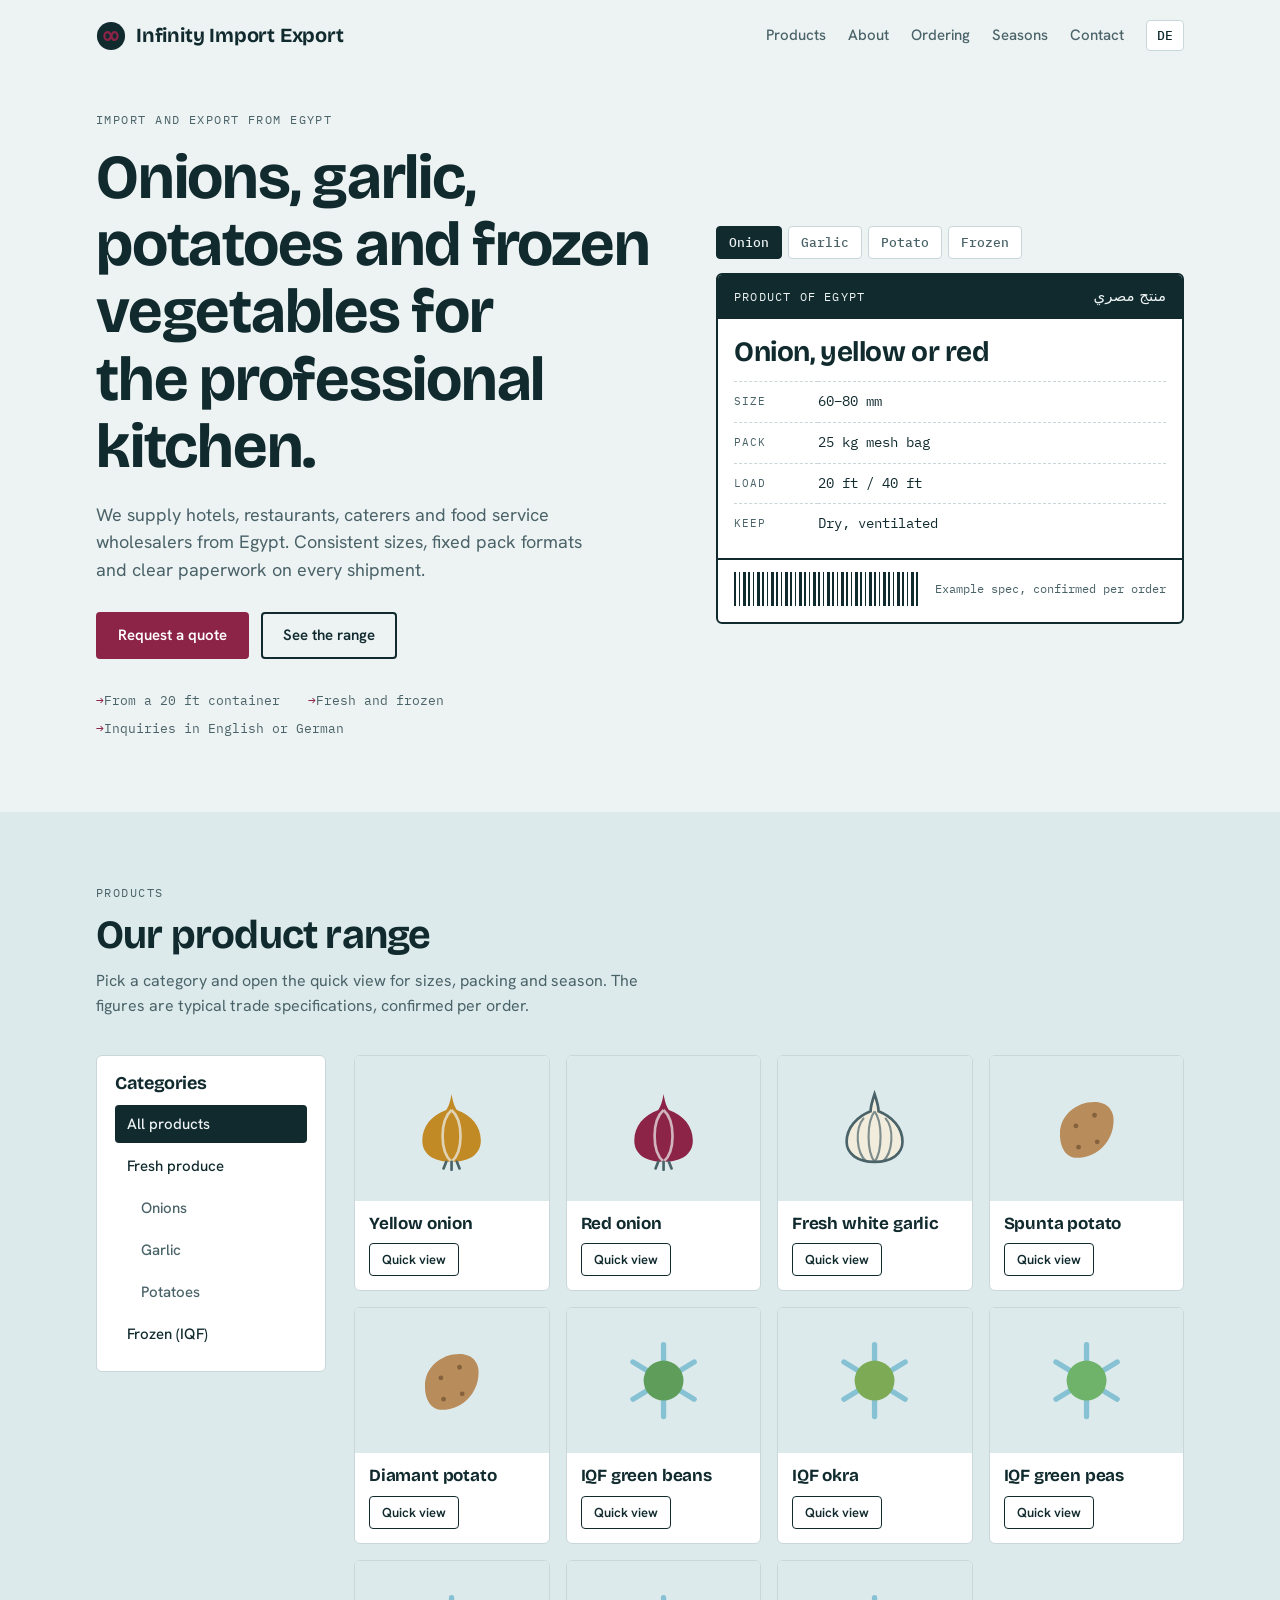
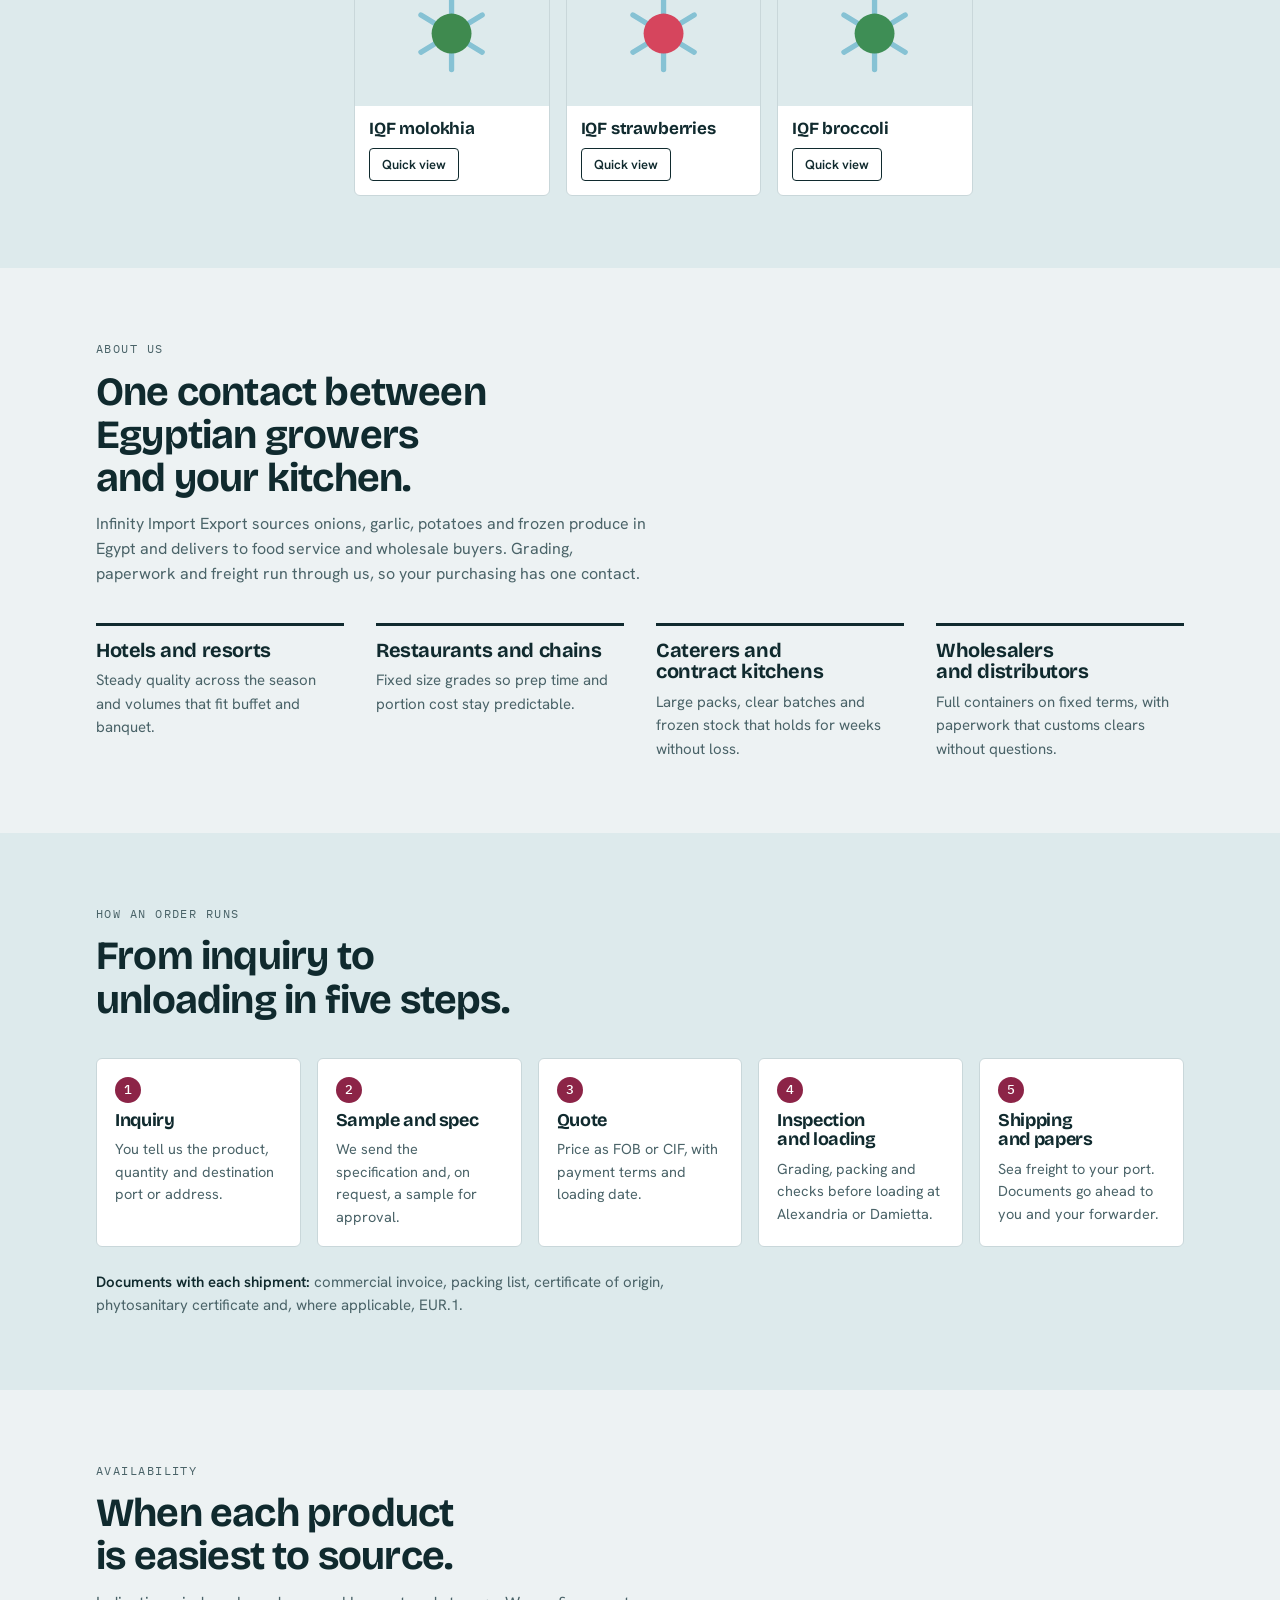
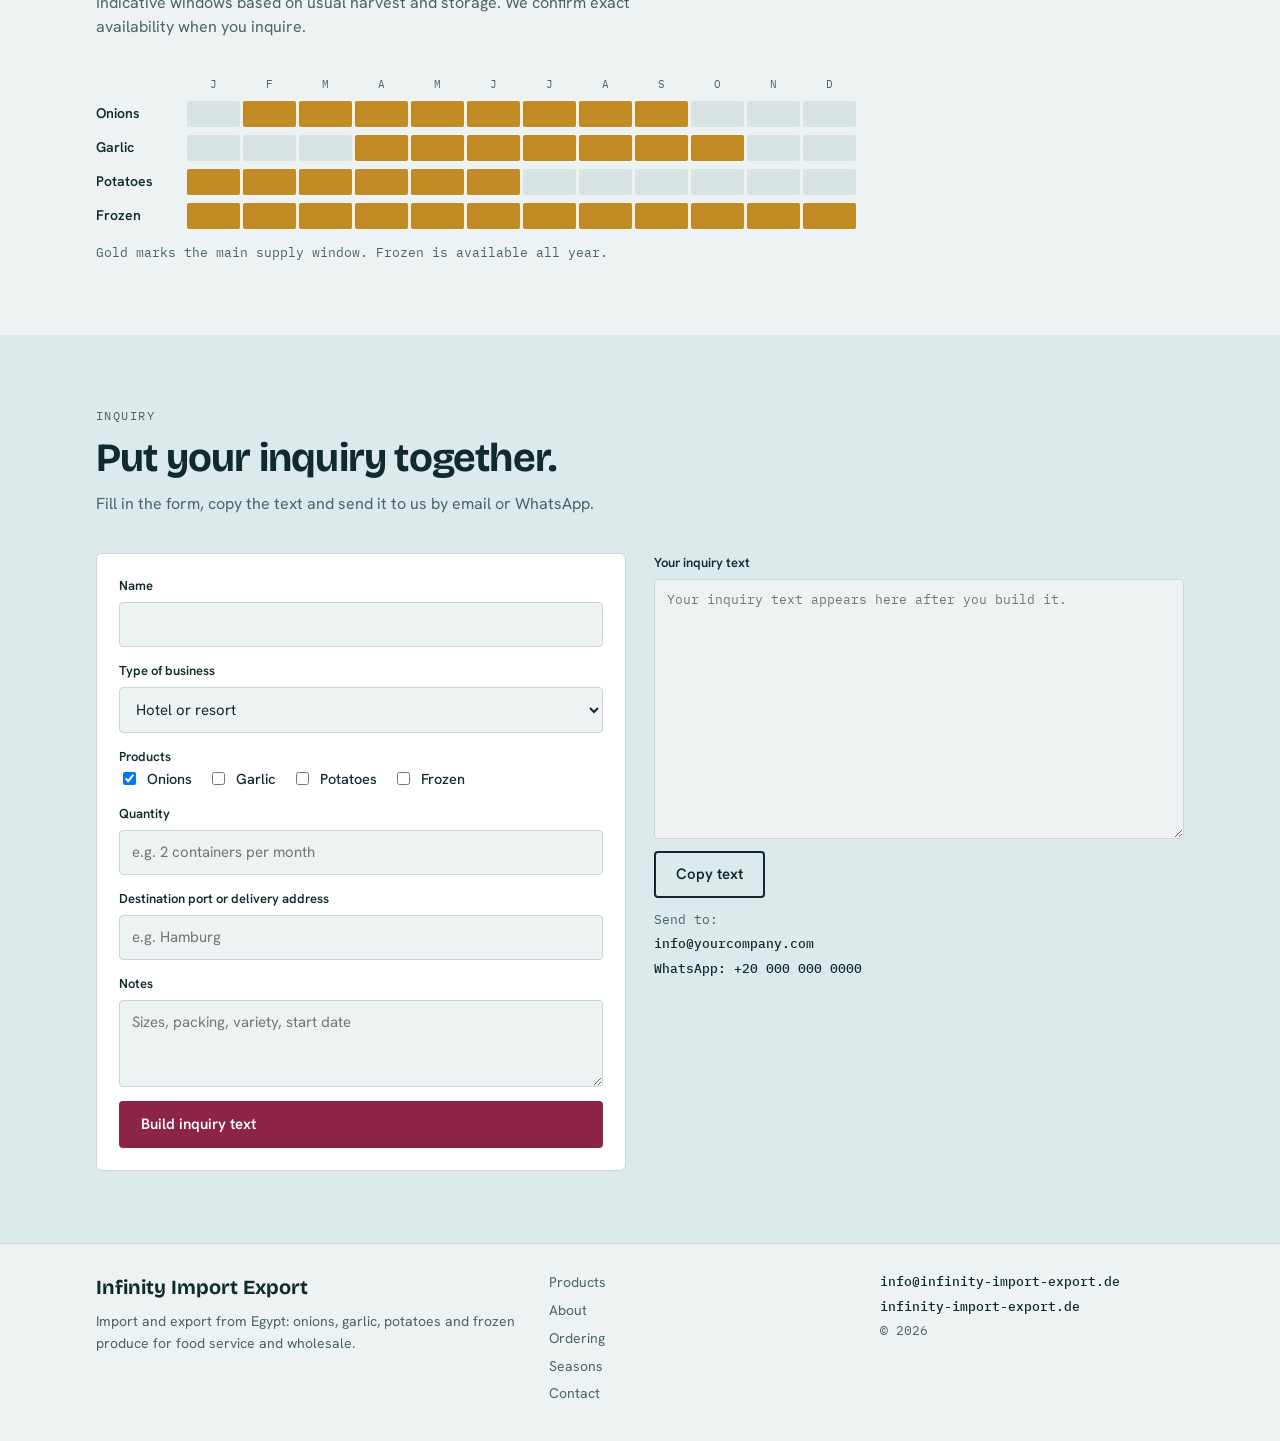
==== index.html @ f9199aa2 "Add files via upload" ====
<!doctype html><html><head><meta charset=utf8><meta name=viewport content="width=device-width,initial-scale=1,viewport-fit=cover"><style>:root{color-scheme:light;box-sizing:border-box;padding-top:env(safe-area-inset-top,0px);padding-bottom:env(safe-area-inset-bottom,0px)}html{scroll-padding-top:env(safe-area-inset-top,0px)}body{margin:0;padding:0;font:14px -apple-system,BlinkMacSystemFont,sans-serif;background:#fff;color:#000}img{max-width:100%}[hidden]:not([hidden=until-found i]){display:none!important}</style></head><body>
<title>Infinity Import Export</title>
<meta name="claude:viewport-fit-sides" content="cover">
<link rel="stylesheet" href="https://fonts.googleapis.com/css2?family=Bricolage+Grotesque:opsz,wght@12..96,500;12..96,700&family=Hanken+Grotesk:wght@400;500;600&family=IBM+Plex+Mono:wght@400;500&display=swap">
<style>
/* Layout concept: a trade catalogue. The hero is a pallet shipping tag whose spec lines switch per crop; the rest reads like a spec sheet: product cards, a real order sequence, an availability calendar, and an inquiry builder. */
:root {
  --bg: #EDF2F3;
  --surface: #FFFFFF;
  --ink: #102A2E;
  --muted: #4A6368;
  --line: #C9D7DA;
  --frost: #DDEAEC;
  --accent: #8C2447;
  --accent-ink: #FFFFFF;
  --gold: #C28A24;
  --garlic: #F2ECDD;
  --earth: #B98C5B;
  --ice: #86C2D4;
  --display: 'Bricolage Grotesque', 'Segoe UI', system-ui, sans-serif;
  --body: 'Hanken Grotesk', system-ui, -apple-system, 'Segoe UI', sans-serif;
  --mono: 'IBM Plex Mono', ui-monospace, 'SF Mono', Menlo, Consolas, monospace;
}
@media (prefers-color-scheme: dark) {
  :root:not([data-theme="light"]) {
    --bg: #0B1E21; --surface: #12292D; --ink: #E7F0F0; --muted: #9DB5B8; --line: #28444A;
    --frost: #16333A; --accent: #E88CAA; --accent-ink: #2A0E19; --gold: #E2B15A;
    --garlic: #D9D2C0; --earth: #C79C68; --ice: #7FB9CC; color-scheme: dark;
  }
}
:root[data-theme="dark"] {
  --bg: #0B1E21; --surface: #12292D; --ink: #E7F0F0; --muted: #9DB5B8; --line: #28444A;
  --frost: #16333A; --accent: #E88CAA; --accent-ink: #2A0E19; --gold: #E2B15A;
  --garlic: #D9D2C0; --earth: #C79C68; --ice: #7FB9CC; color-scheme: dark;
}
* { box-sizing: border-box; }
body { background: var(--bg); color: var(--ink); font-family: var(--body); font-size: 16px; line-height: 1.55; }
h1, h2, h3 { font-family: var(--display); font-weight: 700; letter-spacing: -0.02em; line-height: 1.08; margin: 0; text-wrap: balance; }
p { margin: 0; }
a { color: inherit; }
:focus-visible { outline: 3px solid var(--accent); outline-offset: 2px; }
.wrap { max-width: 1120px; margin: 0 auto; padding-left: max(16px, env(safe-area-inset-left, 0px)); padding-right: max(16px, env(safe-area-inset-right, 0px)); }
.eyebrow { font-family: var(--mono); font-size: 12px; letter-spacing: 0.12em; text-transform: uppercase; color: var(--muted); }
.btn { display: inline-flex; align-items: center; gap: 8px; font: 600 15px/1 var(--body); padding: 14px 20px; border-radius: 4px; border: 2px solid var(--ink); text-decoration: none; cursor: pointer; background: transparent; color: var(--ink); }
.btn.primary { background: var(--accent); border-color: var(--accent); color: var(--accent-ink); }
.btn:hover { transform: translateY(-1px); }

/* Top bar */
.top { display: flex; align-items: center; justify-content: space-between; gap: 16px; flex-wrap: wrap; padding-block: 20px; }
.brand { display: flex; align-items: center; gap: 10px; font-family: var(--display); font-weight: 700; font-size: 20px; letter-spacing: -0.01em; text-decoration: none; }
.brand svg { width: 30px; height: 30px; flex: none; }
.nav { display: flex; align-items: center; gap: 6px 22px; flex-wrap: wrap; font-size: 15px; font-weight: 500; }
.nav a { text-decoration: none; color: var(--muted); }
.nav a:hover { color: var(--ink); }
.lang { font: 500 13px/1 var(--mono); padding: 8px 10px; border: 1px solid var(--line); background: var(--surface); color: var(--ink); border-radius: 4px; cursor: pointer; }

/* Hero */
.hero { display: grid; grid-template-columns: 1.1fr 0.9fr; gap: 48px; align-items: center; padding-block: 40px 72px; }
.hero > * { min-width: 0; }
.hero h1 { font-size: clamp(2.2rem, 5.2vw, 3.9rem); margin-block: 14px 20px; }
.hero .lead { font-size: 18px; color: var(--muted); max-width: 52ch; }
.cta-row { display: flex; gap: 12px; flex-wrap: wrap; margin-top: 28px; }
.facts { display: flex; gap: 8px 28px; flex-wrap: wrap; margin-top: 32px; font-family: var(--mono); font-size: 13px; color: var(--muted); }
.facts span::before { content: "\2192 "; color: var(--accent); }

.tagwrap { display: grid; gap: 14px; }
.tabs { display: flex; gap: 6px; flex-wrap: wrap; }
.tab { font: 500 13px/1 var(--mono); padding: 9px 12px; border: 1px solid var(--line); background: var(--surface); color: var(--muted); border-radius: 4px; cursor: pointer; }
.tab[aria-pressed="true"] { background: var(--ink); color: var(--bg); border-color: var(--ink); }
.tag { background: var(--surface); border: 2px solid var(--ink); border-radius: 6px; overflow: hidden; }
.tag-head { display: flex; justify-content: space-between; align-items: center; gap: 12px; background: var(--ink); color: var(--bg); padding: 10px 16px; font-family: var(--mono); font-size: 12px; letter-spacing: 0.1em; text-transform: uppercase; }
.tag-head [lang="ar"] { font-family: system-ui, 'Segoe UI', Tahoma, sans-serif; font-size: 15px; letter-spacing: 0; text-transform: none; }
.tag-item { padding: 18px 16px 6px; font-family: var(--display); font-weight: 700; font-size: 28px; letter-spacing: -0.015em; line-height: 1.1; }
.tag dl { margin: 0; padding: 8px 16px 14px; display: grid; grid-template-columns: 84px 1fr; gap: 0; font-family: var(--mono); font-size: 14px; }
.tag dt { color: var(--muted); font-size: 11px; letter-spacing: 0.1em; text-transform: uppercase; padding-block: 11px; border-top: 1px dashed var(--line); }
.tag dd { margin: 0; padding-block: 9px; border-top: 1px dashed var(--line); }
.tag-foot { display: flex; align-items: center; justify-content: space-between; gap: 14px; padding: 12px 16px 16px; border-top: 2px solid var(--ink); }
.barcode { height: 34px; flex: 1; max-width: 190px; background: repeating-linear-gradient(90deg, var(--ink) 0 2px, transparent 2px 5px, var(--ink) 5px 6px, transparent 6px 9px, var(--ink) 9px 12px, transparent 12px 14px); }
.tag-foot span { font-family: var(--mono); font-size: 12px; color: var(--muted); text-align: right; }

/* Sections */
.section { padding-block: 72px; }
.band { background: var(--frost); }
.section-head { display: grid; gap: 12px; margin-bottom: 36px; max-width: 62ch; }
.section-head h2 { font-size: clamp(1.7rem, 3.4vw, 2.5rem); }
.section-head p { color: var(--muted); }

.products { display: grid; grid-template-columns: repeat(auto-fit, minmax(240px, 1fr)); gap: 16px; }
.card { background: var(--surface); border: 1px solid var(--line); border-radius: 6px; padding: 22px; display: grid; gap: 14px; align-content: start; min-width: 0; }
.icon { width: 60px; height: 60px; border-radius: 6px; background: var(--frost); display: grid; place-items: center; }
.icon svg { width: 40px; height: 40px; }
.card h3 { font-size: 24px; }
.card p { color: var(--muted); font-size: 15px; }
.spec { margin: 0; display: grid; grid-template-columns: auto 1fr; gap: 0 14px; font-family: var(--mono); font-size: 12.5px; }
.spec dt { color: var(--muted); padding-block: 8px; border-top: 1px dashed var(--line); text-transform: uppercase; letter-spacing: 0.08em; font-size: 11px; }
.spec dd { margin: 0; padding-block: 7px; border-top: 1px dashed var(--line); overflow-wrap: anywhere; }
.note { margin-top: 18px; font-family: var(--mono); font-size: 12.5px; color: var(--muted); }

.customers { display: grid; grid-template-columns: repeat(auto-fit, minmax(220px, 1fr)); gap: 28px 32px; }
.customers > div { border-top: 3px solid var(--ink); padding-top: 14px; display: grid; gap: 8px; align-content: start; }
.customers h3 { font-size: 20px; }
.customers p { color: var(--muted); font-size: 15px; }

.steps { list-style: none; margin: 0; padding: 0; display: grid; grid-template-columns: repeat(auto-fit, minmax(190px, 1fr)); gap: 16px; counter-reset: s; }
.steps li { counter-increment: s; background: var(--surface); border: 1px solid var(--line); border-radius: 6px; padding: 18px; display: grid; gap: 8px; align-content: start; }
.steps li::before { content: counter(s); font-family: var(--mono); font-weight: 500; font-size: 13px; color: var(--accent-ink); background: var(--accent); width: 26px; height: 26px; border-radius: 50%; display: grid; place-items: center; }
.steps h3 { font-size: 18px; }
.steps p { font-size: 14.5px; color: var(--muted); }
.docs { margin-top: 24px; font-size: 15px; color: var(--muted); max-width: 80ch; }
.docs strong { color: var(--ink); font-weight: 600; }

.cal { display: grid; gap: 8px; max-width: 760px; }
.cal-row { display: grid; grid-template-columns: 88px repeat(12, 1fr); gap: 3px; align-items: center; }
.cal-row > b { font-weight: 600; font-size: 14px; }
.cal-m { font-family: var(--mono); font-size: 11px; color: var(--muted); text-align: center; }
.cal-c { height: 26px; background: var(--line); border-radius: 2px; opacity: 0.55; }
.cal-c.on { background: var(--gold); opacity: 1; }
.cal-key { margin-top: 14px; font-family: var(--mono); font-size: 12.5px; color: var(--muted); }

.inquiry { display: grid; grid-template-columns: 1fr 1fr; gap: 28px; align-items: start; }
.inquiry > * { min-width: 0; }
form { display: grid; gap: 14px; background: var(--surface); border: 1px solid var(--line); border-radius: 6px; padding: 22px; }
label, legend { font-size: 13px; font-weight: 600; display: grid; gap: 6px; padding: 0; }
input[type="text"], select, textarea { font: 400 15px/1.4 var(--body); color: var(--ink); background: var(--bg); border: 1px solid var(--line); border-radius: 4px; padding: 11px 12px; width: 100%; }
fieldset { border: 0; margin: 0; padding: 0; display: grid; gap: 8px; min-width: 0; }
.checks { display: flex; flex-wrap: wrap; gap: 8px 16px; }
.checks label { display: flex; align-items: center; gap: 8px; font-weight: 500; font-size: 14.5px; }
.out { display: grid; gap: 12px; }
.out textarea { min-height: 260px; font-family: var(--mono); font-size: 13px; resize: vertical; }
.contact { display: grid; gap: 4px; font-family: var(--mono); font-size: 13px; color: var(--muted); }
.contact b { color: var(--ink); font-weight: 500; }

footer { border-top: 1px solid var(--line); padding-block: 28px 36px; font-size: 14px; color: var(--muted); }
footer .wrap { display: flex; justify-content: space-between; gap: 12px; flex-wrap: wrap; }


/* Catalogue */
.catalog { display: grid; grid-template-columns: 230px 1fr; gap: 28px; align-items: start; }
.catalog > * { min-width: 0; }
.filters { background: var(--surface); border: 1px solid var(--line); border-radius: 6px; padding: 18px; display: grid; gap: 12px; }
.filters h3 { font-size: 18px; }
.cats { display: grid; gap: 4px; }
.cat { font: 500 15px/1.2 var(--body); text-align: left; padding: 10px 12px; border: 0; border-radius: 4px; background: transparent; color: var(--ink); cursor: pointer; }
.cat.sub { padding-left: 26px; color: var(--muted); }
.cat:hover { background: var(--frost); }
.cat[aria-pressed="true"] { background: var(--ink); color: var(--bg); }
.pgrid { display: grid; grid-template-columns: repeat(auto-fill, minmax(190px, 1fr)); gap: 16px; }
.pcard { background: var(--surface); border: 1px solid var(--line); border-radius: 6px; overflow: hidden; display: grid; min-width: 0; }
.pcard .pic { aspect-ratio: 4 / 3; background: var(--frost); display: grid; place-items: center; }
.pcard .pic svg { width: 44%; max-width: 100px; height: auto; }
.pcard .pbody { padding: 14px; display: grid; gap: 10px; align-content: start; }
.pcard h3 { font-size: 17px; letter-spacing: -0.01em; }
.qbtn { justify-self: start; font: 600 13px/1 var(--body); padding: 9px 12px; border: 1.5px solid var(--ink); border-radius: 4px; background: transparent; color: var(--ink); cursor: pointer; }
.qbtn:hover { background: var(--ink); color: var(--bg); }
.qv { position: fixed; inset: 0; z-index: 20; background: rgba(8, 20, 22, 0.62); display: grid; place-items: center; padding: 16px; padding-left: max(16px, env(safe-area-inset-left, 0px)); padding-right: max(16px, env(safe-area-inset-right, 0px)); }
.qv-panel { position: relative; background: var(--surface); color: var(--ink); border: 1px solid var(--line); border-radius: 8px; padding: 26px; width: 100%; max-width: 520px; max-height: 90%; overflow: auto; display: grid; gap: 14px; }
.qv-panel h3 { font-size: 26px; padding-right: 36px; }
.qv-panel p { color: var(--muted); font-size: 15px; }
.qv-icon { width: 76px; height: 76px; border-radius: 6px; background: var(--frost); display: grid; place-items: center; }
.qv-icon svg { width: 48px; height: 48px; }
.qv-close { position: absolute; top: 12px; right: 12px; width: 36px; height: 36px; border-radius: 4px; border: 1px solid var(--line); background: var(--bg); color: var(--ink); font-size: 22px; line-height: 1; cursor: pointer; }
.qv-panel .btn { justify-self: start; }
footer .foot { display: grid; grid-template-columns: 1.4fr 1fr 1fr; gap: 28px; align-items: start; }
.foot-name { font-family: var(--display); font-size: 20px; color: var(--ink); display: block; margin-bottom: 8px; }
.foot-links { display: grid; gap: 6px; }
.foot-links a { text-decoration: none; }
.foot-links a:hover { color: var(--ink); }
@media (max-width: 860px) {
  .catalog { grid-template-columns: 1fr; }
  .cats { display: flex; flex-wrap: wrap; gap: 6px; }
  .cat, .cat.sub { padding: 9px 12px; border: 1px solid var(--line); background: var(--bg); }
  .cat[aria-pressed="true"] { border-color: var(--ink); }
  footer .foot { grid-template-columns: 1fr; }
}

@media (max-width: 860px) {
  .hero { grid-template-columns: 1fr; gap: 36px; padding-block: 24px 48px; }
  .inquiry { grid-template-columns: 1fr; }
  .section { padding-block: 52px; }
}
@media (max-width: 480px) {
  .cal-row { grid-template-columns: 62px repeat(12, 1fr); gap: 2px; }
  .tag-item { font-size: 24px; }
  .tag dl { grid-template-columns: 70px 1fr; }
}
@media (prefers-reduced-motion: reduce) { .btn:hover { transform: none; } }
</style>

<div class="wrap">
  <header class="top">
    <a class="brand" href="#top" id="top">
      <svg viewBox="0 0 32 32" aria-hidden="true"><circle cx="16" cy="16" r="15" fill="var(--ink)"/><path d="M9 16c0-2.6 1.8-4.2 3.6-4.2 4 0 3.4 8.4 6.8 8.4 1.8 0 3.6-1.6 3.6-4.2s-1.8-4.2-3.6-4.2c-3.4 0-2.8 8.4-6.8 8.4C10.8 20.2 9 18.6 9 16z" fill="none" stroke="var(--accent)" stroke-width="2.4" stroke-linejoin="round"/></svg>
      Infinity Import Export
    </a>
    <nav class="nav" aria-label="Main">
      <a href="#products" data-de="Produkte">Products</a>
      <a href="#about" data-de="Über uns">About</a>
      <a href="#ordering" data-de="Bestellung">Ordering</a>
      <a href="#seasons" data-de="Saison">Seasons</a>
      <a href="#inquiry" data-de="Kontakt">Contact</a>
      <button class="lang" id="langBtn" type="button" aria-label="Switch language">DE</button>
    </nav>
  </header>

  <section class="hero">
    <div>
      <p class="eyebrow" data-de="Import und Export aus Ägypten">Import and export from Egypt</p>
      <h1 data-de="Zwiebeln, Knoblauch, Kartoffeln und Tiefkühlgemüse für die Profiküche.">Onions, garlic, potatoes and frozen vegetables for the professional kitchen.</h1>
      <p class="lead" data-de="Wir liefern aus Ägypten an Hotels, Restaurants, Caterer und Großhändler. Gleichmäßige Größen, feste Gebindegrößen und klare Dokumente bei jeder Lieferung.">We supply hotels, restaurants, caterers and food service wholesalers from Egypt. Consistent sizes, fixed pack formats and clear paperwork on every shipment.</p>
      <div class="cta-row">
        <a class="btn primary" href="#inquiry" data-de="Angebot anfragen">Request a quote</a>
        <a class="btn" href="#products" data-de="Sortiment ansehen">See the range</a>
      </div>
      <div class="facts">
        <span data-de="Ab 20-ft-Container">From a 20 ft container</span>
        <span data-de="Frisch und tiefgekühlt">Fresh and frozen</span>
        <span data-de="Anfrage in Englisch oder Deutsch">Inquiries in English or German</span>
      </div>
    </div>

    <div class="tagwrap">
      <div class="tabs" id="tabs" role="group" aria-label="Product examples"></div>
      <div class="tag" aria-live="polite">
        <div class="tag-head"><span>Product of Egypt</span><span lang="ar" dir="rtl">منتج مصري</span></div>
        <div class="tag-item" id="tagItem"></div>
        <dl id="tagList"></dl>
        <div class="tag-foot"><div class="barcode" aria-hidden="true"></div><span data-de="Beispielangaben, je Auftrag bestätigt">Example spec, confirmed per order</span></div>
      </div>
    </div>
  </section>
</div>

<section class="section band" id="products">
  <div class="wrap">
    <div class="section-head">
      <p class="eyebrow" data-de="Produkte">Products</p>
      <h2 data-de="Unser Sortiment">Our product range</h2>
      <p data-de="Wählen Sie eine Kategorie und öffnen Sie die Schnellansicht für Größen, Gebinde und Saison. Die Angaben sind typische Handelsspezifikationen und werden je Auftrag bestätigt.">Pick a category and open the quick view for sizes, packing and season. The figures are typical trade specifications, confirmed per order.</p>
    </div>
    <div class="catalog">
      <aside class="filters" aria-label="Categories">
        <h3 data-de="Kategorien">Categories</h3>
        <div class="cats" id="cats"></div>
      </aside>
      <div class="pgrid" id="grid"></div>
    </div>
  </div>
</section>

<section class="section" id="about">
  <div class="wrap">
    <div class="section-head">
      <p class="eyebrow" data-de="Über uns">About us</p>
      <h2 data-de="Ein Ansprechpartner zwischen ägyptischen Erzeugern und Ihrer Küche.">One contact between Egyptian growers and your kitchen.</h2>
      <p data-de="Infinity Import Export beschafft Zwiebeln, Knoblauch, Kartoffeln und Tiefkühlware in Ägypten und liefert an Gastronomie und Großhandel. Sortierung, Papiere und Fracht laufen über uns, damit Ihr Einkauf nur einen Kontakt hat.">Infinity Import Export sources onions, garlic, potatoes and frozen produce in Egypt and delivers to food service and wholesale buyers. Grading, paperwork and freight run through us, so your purchasing has one contact.</p>
    </div>
    <div class="customers">
      <div><h3 data-de="Hotels und Resorts">Hotels and resorts</h3><p data-de="Gleichbleibende Qualität über die ganze Saison und Mengen, die zu Buffet und Bankett passen.">Steady quality across the season and volumes that fit buffet and banquet.</p></div>
      <div><h3 data-de="Restaurants und Ketten">Restaurants and chains</h3><p data-de="Feste Größenklassen, damit Vorbereitungszeit und Portionskosten berechenbar bleiben.">Fixed size grades so prep time and portion cost stay predictable.</p></div>
      <div><h3 data-de="Caterer und Großküchen">Caterers and contract kitchens</h3><p data-de="Große Gebinde, klare Chargen und Tiefkühlware, die ohne Verlust über Wochen lagert.">Large packs, clear batches and frozen stock that holds for weeks without loss.</p></div>
      <div><h3 data-de="Großhändler">Wholesalers and distributors</h3><p data-de="Ganze Container zu festen Konditionen, mit Dokumenten, die der Zoll ohne Rückfrage annimmt.">Full containers on fixed terms, with paperwork that customs clears without questions.</p></div>
    </div>
  </div>
</section>

<section class="section band" id="ordering">
  <div class="wrap">
    <div class="section-head">
      <p class="eyebrow" data-de="Ablauf">How an order runs</p>
      <h2 data-de="Von der Anfrage bis zur Entladung in fünf Schritten.">From inquiry to unloading in five steps.</h2>
    </div>
    <ol class="steps">
      <li><h3 data-de="Anfrage">Inquiry</h3><p data-de="Sie nennen Ware, Menge und Zielhafen oder Lieferadresse.">You tell us the product, quantity and destination port or address.</p></li>
      <li><h3 data-de="Muster und Spezifikation">Sample and spec</h3><p data-de="Wir senden Spezifikation und auf Wunsch ein Muster zur Freigabe.">We send the specification and, on request, a sample for approval.</p></li>
      <li><h3 data-de="Angebot">Quote</h3><p data-de="Preis als FOB oder CIF, mit Zahlungsbedingungen und Verladetermin.">Price as FOB or CIF, with payment terms and loading date.</p></li>
      <li><h3 data-de="Prüfung und Verladung">Inspection and loading</h3><p data-de="Sortierung, Verpackung und Kontrolle vor der Verladung im Hafen Alexandria oder Damietta.">Grading, packing and checks before loading at Alexandria or Damietta.</p></li>
      <li><h3 data-de="Versand und Papiere">Shipping and papers</h3><p data-de="Seefracht zu Ihrem Hafen. Dokumente gehen vorab an Sie und Ihren Spediteur.">Sea freight to your port. Documents go ahead to you and your forwarder.</p></li>
    </ol>
    <p class="docs"><strong data-de="Dokumente je Sendung:">Documents with each shipment:</strong> <span data-de="Handelsrechnung, Packliste, Ursprungszeugnis, Pflanzengesundheitszeugnis und, wo anwendbar, EUR.1.">commercial invoice, packing list, certificate of origin, phytosanitary certificate and, where applicable, EUR.1.</span></p>
  </div>
</section>

<section class="section" id="seasons">
  <div class="wrap">
    <div class="section-head">
      <p class="eyebrow" data-de="Verfügbarkeit">Availability</p>
      <h2 data-de="Wann welche Ware am besten verfügbar ist.">When each product is easiest to source.</h2>
      <p data-de="Richtwerte nach üblichen Erntezeiten und Lagerung. Die genaue Verfügbarkeit bestätigen wir bei Ihrer Anfrage.">Indicative windows based on usual harvest and storage. We confirm exact availability when you inquire.</p>
    </div>
    <div class="cal" id="cal"></div>
    <p class="cal-key" data-de="Gelb markiert: Hauptlieferzeitraum. Tiefkühlware ist ganzjährig lieferbar.">Gold marks the main supply window. Frozen is available all year.</p>
  </div>
</section>

<section class="section band" id="inquiry">
  <div class="wrap">
    <div class="section-head">
      <p class="eyebrow" data-de="Anfrage">Inquiry</p>
      <h2 data-de="Stellen Sie Ihre Anfrage zusammen.">Put your inquiry together.</h2>
      <p data-de="Füllen Sie das Formular aus, kopieren Sie den Text und senden Sie ihn per E-Mail oder WhatsApp an uns.">Fill in the form, copy the text and send it to us by email or WhatsApp.</p>
    </div>
    <div class="inquiry">
      <form id="form">
        <label><span data-de="Name">Name</span><input type="text" id="f-name" autocomplete="name"></label>
        <label><span data-de="Art des Betriebs">Type of business</span>
          <select id="f-biz">
            <option value="hotel" data-de="Hotel oder Resort">Hotel or resort</option>
            <option value="restaurant" data-de="Restaurant oder Kette">Restaurant or chain</option>
            <option value="caterer" data-de="Caterer oder Großküche">Caterer or contract kitchen</option>
            <option value="wholesale" data-de="Großhändler">Wholesaler or distributor</option>
          </select>
        </label>
        <fieldset>
          <legend data-de="Produkte">Products</legend>
          <div class="checks">
            <label><input type="checkbox" name="p" value="onion" id="p-onion" checked><span data-de="Zwiebeln">Onions</span></label>
            <label><input type="checkbox" name="p" value="garlic" id="p-garlic"><span data-de="Knoblauch">Garlic</span></label>
            <label><input type="checkbox" name="p" value="potato" id="p-potato"><span data-de="Kartoffeln">Potatoes</span></label>
            <label><input type="checkbox" name="p" value="frozen" id="p-frozen"><span data-de="Tiefkühlware">Frozen</span></label>
          </div>
        </fieldset>
        <label><span data-de="Menge">Quantity</span><input type="text" id="f-qty" data-ph-en="e.g. 2 containers per month" data-ph-de="z. B. 2 Container pro Monat"></label>
        <label><span data-de="Zielhafen oder Lieferort">Destination port or delivery address</span><input type="text" id="f-dest" data-ph-en="e.g. Hamburg" data-ph-de="z. B. Hamburg"></label>
        <label><span data-de="Anmerkungen">Notes</span><textarea id="f-notes" rows="3" data-ph-en="Sizes, packing, variety, start date" data-ph-de="Größen, Verpackung, Sorte, Starttermin"></textarea></label>
        <button class="btn primary" type="submit" data-de="Anfragetext erstellen">Build inquiry text</button>
      </form>
      <div class="out">
        <label><span data-de="Ihr Anfragetext">Your inquiry text</span><textarea id="out" readonly data-ph-en="Your inquiry text appears here after you build it." data-ph-de="Ihr Anfragetext erscheint hier, sobald Sie ihn erstellt haben."></textarea></label>
        <div><button class="btn" type="button" id="copyBtn" data-de="Text kopieren">Copy text</button></div>
        <div class="contact">
          <span data-de="Senden an:">Send to:</span>
          <b>info@yourcompany.com</b>
          <b>WhatsApp: +20 000 000 0000</b>
        </div>
      </div>
    </div>
  </div>
</section>

<footer>
  <div class="wrap foot">
    <div>
      <b class="foot-name">Infinity Import Export</b>
      <p data-de="Import und Export aus Ägypten: Zwiebeln, Knoblauch, Kartoffeln und Tiefkühlware für Gastronomie und Großhandel.">Import and export from Egypt: onions, garlic, potatoes and frozen produce for food service and wholesale.</p>
    </div>
    <nav aria-label="Footer" class="foot-links">
      <a href="#products" data-de="Produkte">Products</a>
      <a href="#about" data-de="Über uns">About</a>
      <a href="#ordering" data-de="Bestellung">Ordering</a>
      <a href="#seasons" data-de="Saison">Seasons</a>
      <a href="#inquiry" data-de="Kontakt">Contact</a>
    </nav>
    <div class="contact">
      <b>info@infinity-import-export.de</b>
      <b>infinity-import-export.de</b>
      <span>&copy; 2026</span>
    </div>
  </div>
</footer>

<div class="qv" id="qv" hidden role="dialog" aria-modal="true" aria-labelledby="qvTitle">
  <div class="qv-panel">
    <button class="qv-close" id="qvClose" type="button" aria-label="Close">&times;</button>
    <div class="qv-icon" id="qvIcon"></div>
    <h3 id="qvTitle"></h3>
    <p id="qvDesc"></p>
    <dl class="spec" id="qvSpec"></dl>
    <button class="btn primary" id="qvAsk" type="button"></button>
  </div>
</div>

<script>
(function () {
  var lang = ((navigator.language || 'de') + '').toLowerCase().indexOf('en') === 0 ? 'en' : 'de';

  var TAGS = {
    onion:  { tab: ['Onion', 'Zwiebel'],     item: ['Onion, yellow or red', 'Zwiebel, gelb oder rot'], size: '60–80 mm',  pack: ['25 kg mesh bag', '25-kg-Netzsack'], load: '20 ft / 40 ft', store: ['Dry, ventilated', 'Trocken, belüftet'] },
    garlic: { tab: ['Garlic', 'Knoblauch'],  item: ['Fresh garlic, white', 'Frischer Knoblauch, weiß'], size: '5.5–6.0 cm', pack: ['10 kg carton', '10-kg-Karton'],    load: '20 ft / 40 ft', store: ['Dry, ventilated', 'Trocken, belüftet'] },
    potato: { tab: ['Potato', 'Kartoffel'],  item: ['Table potato, Spunta', 'Speisekartoffel, Spunta'], size: '50–80 mm',  pack: ['25 kg bag', '25-kg-Sack'],         load: '20 ft / 40 ft', store: ['Cool, dark, ventilated', 'Kühl, dunkel, belüftet'] },
    frozen: { tab: ['Frozen', 'Tiefkühl'],   item: ['IQF green beans, cut', 'Grüne Bohnen IQF, geschnitten'], size: '3–5 cm', pack: ['10 kg carton', '10-kg-Karton'],  load: ['40 ft reefer', '40-ft-Kühlcontainer'], store: ['−18 °C', '−18 °C'] }
  };
  var LABELS = { item: ['Item', 'Ware'], size: ['Size', 'Größe'], pack: ['Pack', 'Gebinde'], load: ['Load', 'Ladung'], store: ['Keep', 'Lagerung'] };
  var current = 'onion';

  var CAL = [
    { name: ['Onions', 'Zwiebeln'],       on: [1,2,3,4,5,6,7,8] },
    { name: ['Garlic', 'Knoblauch'],      on: [3,4,5,6,7,8,9] },
    { name: ['Potatoes', 'Kartoffeln'],   on: [0,1,2,3,4,5] },
    { name: ['Frozen', 'Tiefkühl'],       on: [0,1,2,3,4,5,6,7,8,9,10,11] }
  ];
  var MONTHS = [
    ['J','F','M','A','M','J','J','A','S','O','N','D'],
    ['J','F','M','A','M','J','J','A','S','O','N','D']
  ];
  var MONTH_FULL = [
    ['January','February','March','April','May','June','July','August','September','October','November','December'],
    ['Januar','Februar','März','April','Mai','Juni','Juli','August','September','Oktober','November','Dezember']
  ];

  var S = {
    copy: ['Copy text', 'Text kopieren'], copied: ['Copied', 'Kopiert'],
    bizLabel: ['Business', 'Betrieb'],
    hello: ['Hello, I would like to request a quote.', 'Guten Tag, ich möchte ein Angebot anfragen.'],
    name: ['Name', 'Name'], products: ['Products', 'Produkte'], qty: ['Quantity', 'Menge'], dest: ['Destination', 'Ziel'], notes: ['Notes', 'Anmerkungen'],
    thanks: ['Thank you.', 'Vielen Dank.']
  };
  var PNAME = { onion: ['Onions','Zwiebeln'], garlic: ['Garlic','Knoblauch'], potato: ['Potatoes','Kartoffeln'], frozen: ['Frozen vegetables and fruit','Tiefkühlgemüse und -obst'] };

  function li() { return lang === 'de' ? 1 : 0; }
  function pick(v) { return Array.isArray(v) ? v[li()] : v; }

  function renderTabs() {
    var box = document.getElementById('tabs');
    box.innerHTML = '';
    Object.keys(TAGS).forEach(function (k) {
      var b = document.createElement('button');
      b.type = 'button';
      b.className = 'tab';
      b.textContent = TAGS[k].tab[li()];
      b.setAttribute('aria-pressed', k === current ? 'true' : 'false');
      b.addEventListener('click', function () { current = k; renderTabs(); renderTag(); });
      box.appendChild(b);
    });
  }
  function renderTag() {
    var t = TAGS[current];
    document.getElementById('tagItem').textContent = pick(t.item);
    var dl = document.getElementById('tagList');
    dl.innerHTML = '';
    ['size', 'pack', 'load', 'store'].forEach(function (key) {
      var dt = document.createElement('dt'); dt.textContent = LABELS[key][li()];
      var dd = document.createElement('dd'); dd.textContent = pick(t[key]);
      dl.appendChild(dt); dl.appendChild(dd);
    });
  }
  function renderCal() {
    var cal = document.getElementById('cal');
    cal.innerHTML = '';
    var head = document.createElement('div');
    head.className = 'cal-row';
    head.appendChild(document.createElement('span'));
    MONTHS[li()].forEach(function (m, i) {
      var s = document.createElement('span'); s.className = 'cal-m'; s.textContent = m; s.title = MONTH_FULL[li()][i];
      head.appendChild(s);
    });
    cal.appendChild(head);
    CAL.forEach(function (row) {
      var r = document.createElement('div'); r.className = 'cal-row';
      var first = row.on[0], last = row.on[row.on.length - 1];
      r.setAttribute('role', 'img');
      r.setAttribute('aria-label', row.name[li()] + ': ' + MONTH_FULL[li()][first] + ' – ' + MONTH_FULL[li()][last]);
      var b = document.createElement('b'); b.textContent = row.name[li()]; r.appendChild(b);
      for (var i = 0; i < 12; i++) {
        var c = document.createElement('span');
        c.className = 'cal-c' + (row.on.indexOf(i) > -1 ? ' on' : '');
        r.appendChild(c);
      }
      cal.appendChild(r);
    });
  }
  function applyLang() {
    document.documentElement.lang = lang;
    document.querySelectorAll('[data-de]').forEach(function (el) {
      if (!el.dataset.en) el.dataset.en = el.textContent;
      el.textContent = lang === 'de' ? el.dataset.de : el.dataset.en;
    });
    document.querySelectorAll('[data-ph-en]').forEach(function (el) {
      el.placeholder = lang === 'de' ? el.dataset.phDe : el.dataset.phEn;
    });
    document.getElementById('langBtn').textContent = lang === 'de' ? 'EN' : 'DE';
    document.getElementById('langBtn').setAttribute('aria-label', lang === 'de' ? 'Switch to English' : 'Auf Deutsch umschalten');
    renderTabs(); renderTag(); renderCal(); renderCatalog();
  }

  document.getElementById('langBtn').addEventListener('click', function () {
    lang = lang === 'de' ? 'en' : 'de';
    document.getElementById('out').value = '';
    applyLang();
  });

  document.getElementById('form').addEventListener('submit', function (e) {
    e.preventDefault();
    var i = li();
    var biz = document.getElementById('f-biz');
    var prods = Array.prototype.slice.call(document.querySelectorAll('input[name="p"]:checked')).map(function (c) { return PNAME[c.value][i]; });
    var lines = [
      S.hello[i], '',
      S.name[i] + ': ' + document.getElementById('f-name').value.trim(),
      S.bizLabel[i] + ': ' + biz.options[biz.selectedIndex].textContent,
      S.products[i] + ': ' + prods.join(', '),
      S.qty[i] + ': ' + document.getElementById('f-qty').value.trim(),
      S.dest[i] + ': ' + document.getElementById('f-dest').value.trim()
    ];
    var notes = document.getElementById('f-notes').value.trim();
    if (notes) lines.push(S.notes[i] + ': ' + notes);
    lines.push('', S.thanks[i]);
    document.getElementById('out').value = lines.join('\n');
  });

  document.getElementById('copyBtn').addEventListener('click', function () {
    var out = document.getElementById('out');
    var btn = this;
    if (!out.value) return;
    function done() {
      btn.textContent = S.copied[li()];
      setTimeout(function () { btn.textContent = S.copy[li()]; }, 1600);
    }
    function fallback() { out.focus(); out.select(); }
    try {
      navigator.clipboard.writeText(out.value).then(done, fallback);
    } catch (err) { fallback(); }
  });

  /* Catalogue */
  var CATS = [
    { k: 'all',    sub: false, t: ['All products', 'Alle Produkte'] },
    { k: 'fresh',  sub: false, t: ['Fresh produce', 'Frischware'] },
    { k: 'onion',  sub: true,  t: ['Onions', 'Zwiebeln'] },
    { k: 'garlic', sub: true,  t: ['Garlic', 'Knoblauch'] },
    { k: 'potato', sub: true,  t: ['Potatoes', 'Kartoffeln'] },
    { k: 'frozen', sub: false, t: ['Frozen (IQF)', 'Tiefkühlware (IQF)'] }
  ];
  var SPECLBL = { size: ['Size', 'Größe'], pack: ['Pack', 'Gebinde'], keep: ['Storage', 'Lagerung'], season: ['Season', 'Saison'], process: ['Process', 'Verfahren'], use: ['Best for', 'Eignung'] };
  var UI = {
    quick: ['Quick view', 'Schnellansicht'], close: ['Close', 'Schließen'],
    ask: ['Request a quote for this product', 'Angebot für dieses Produkt anfragen']
  };
  var DRY = ['Dry, ventilated', 'Trocken, belüftet'];
  var FROZEN_PACK = ['1, 2.5 and 10 kg bags in carton', '1-, 2,5- und 10-kg-Beutel im Karton'];
  var FROZEN_KEEP = ['−18 °C, reefer container', '−18 °C, Kühlcontainer'];
  var ALLYEAR = ['All year', 'Ganzjährig'];

  var PROD = [
    { cat: 'onion', kind: 'onion', color: 'var(--gold)', name: ['Yellow onion', 'Gelbe Zwiebel'],
      desc: ['Dry yellow onion with firm, tight skins. A kitchen all-rounder for stocks, sauces and sautéing.', 'Trockene gelbe Zwiebel mit fester, anliegender Schale. Der Allrounder für Fonds, Saucen und zum Anbraten.'],
      specs: [['size', '40–60, 60–80, 70+ mm'], ['pack', ['10 and 25 kg mesh bag', '10- und 25-kg-Netzsack']], ['keep', DRY], ['season', ['February to September', 'Februar bis September']]] },
    { cat: 'onion', kind: 'onion', color: 'var(--accent)', name: ['Red onion', 'Rote Zwiebel'],
      desc: ['Red onion with a mild, slightly sweet bite. Suits salads, pickling, grilling and garnish.', 'Rote Zwiebel mit mildem, leicht süßem Biss. Passt zu Salaten, zum Einlegen, Grillen und Garnieren.'],
      specs: [['size', '40–60, 60–80 mm'], ['pack', ['10 and 25 kg mesh bag', '10- und 25-kg-Netzsack']], ['keep', DRY], ['season', ['February to September', 'Februar bis September']]] },
    { cat: 'garlic', kind: 'garlic', color: 'var(--garlic)', name: ['Fresh white garlic', 'Frischer weißer Knoblauch'],
      desc: ['White garlic with firm cloves and dry skins, calibrated by bulb diameter for even portioning.', 'Weißer Knoblauch mit festen Zehen und trockener Schale, nach Knollendurchmesser kalibriert für gleichmäßige Portionen.'],
      specs: [['size', '5.0–5.5, 5.5–6.0, 6.0+ cm'], ['pack', ['5 and 10 kg carton or mesh', '5- und 10-kg-Karton oder Netz']], ['keep', DRY], ['season', ['April to October', 'April bis Oktober']]] },
    { cat: 'potato', kind: 'potato', color: 'var(--earth)', name: ['Spunta potato', 'Kartoffel Spunta'],
      desc: ['Long oval table potato with yellow flesh. A common choice for fries, wedges and boiling.', 'Langovale Speisekartoffel mit gelbem Fleisch. Eine verbreitete Wahl für Pommes, Wedges und zum Kochen.'],
      specs: [['size', '40–60, 50–80 mm'], ['pack', ['10 and 25 kg bag', '10- und 25-kg-Sack']], ['use', ['Fries, wedges, boiling', 'Pommes, Wedges, Kochen']], ['season', ['January to June', 'Januar bis Juni']]] },
    { cat: 'potato', kind: 'potato', color: 'var(--earth)', name: ['Diamant potato', 'Kartoffel Diamant'],
      desc: ['Round to oval table potato with a smooth skin. Holds its shape when boiled and roasts evenly.', 'Runde bis ovale Speisekartoffel mit glatter Schale. Bleibt beim Kochen formstabil und gart im Ofen gleichmäßig.'],
      specs: [['size', '40–60, 50–80 mm'], ['pack', ['10 and 25 kg bag', '10- und 25-kg-Sack']], ['use', ['Roasting, boiling', 'Ofenkartoffeln, Kochen']], ['season', ['January to June', 'Januar bis Juni']]] },
    { cat: 'frozen', kind: 'frozen', color: '#5E9E5A', name: ['IQF green beans', 'Grüne Bohnen IQF'],
      desc: ['Green beans, trimmed and individually quick frozen. Free-flowing, so you take out only what you need.', 'Grüne Bohnen, geputzt und einzeln schockgefrostet. Rieselfähig, sodass Sie nur die benötigte Menge entnehmen.'],
      specs: [['process', 'IQF'], ['size', ['Cut 3–5 cm or whole', 'Geschnitten 3–5 cm oder ganz']], ['pack', FROZEN_PACK], ['keep', FROZEN_KEEP], ['season', ALLYEAR]] },
    { cat: 'frozen', kind: 'frozen', color: '#7DAA55', name: ['IQF okra', 'Okra IQF'],
      desc: ['Okra pods, whole or cut, frozen at peak freshness for stews and slow-cooked dishes.', 'Okraschoten, ganz oder geschnitten, frisch gefroren für Eintöpfe und Schmorgerichte.'],
      specs: [['process', 'IQF'], ['size', ['Whole or cut', 'Ganz oder geschnitten']], ['pack', FROZEN_PACK], ['keep', FROZEN_KEEP], ['season', ALLYEAR]] },
    { cat: 'frozen', kind: 'frozen', color: '#6FB36A', name: ['IQF green peas', 'Grüne Erbsen IQF'],
      desc: ['Sweet green peas, individually frozen and ready to use as a side or in rice and soups.', 'Süße grüne Erbsen, einzeln gefroren und fertig für Beilage, Reis oder Suppe.'],
      specs: [['process', 'IQF'], ['pack', FROZEN_PACK], ['keep', FROZEN_KEEP], ['season', ALLYEAR]] },
    { cat: 'frozen', kind: 'frozen', color: '#3F8A4F', name: ['IQF molokhia', 'Molokhia IQF'],
      desc: ['Chopped molokhia leaves, a staple of Egyptian cooking, frozen for a steady supply all year.', 'Gehackte Molokhia-Blätter, ein Klassiker der ägyptischen Küche, tiefgekühlt für ganzjährig gleichmäßige Versorgung.'],
      specs: [['process', 'IQF'], ['size', ['Chopped', 'Gehackt']], ['pack', FROZEN_PACK], ['keep', FROZEN_KEEP], ['season', ALLYEAR]] },
    { cat: 'frozen', kind: 'frozen', color: '#D6455D', name: ['IQF strawberries', 'Erdbeeren IQF'],
      desc: ['Strawberries frozen whole or in pieces for desserts, smoothies and sauces.', 'Erdbeeren, ganz oder in Stücken gefroren, für Desserts, Smoothies und Saucen.'],
      specs: [['process', 'IQF'], ['size', ['Whole or pieces', 'Ganz oder in Stücken']], ['pack', ['10 kg carton', '10-kg-Karton']], ['keep', FROZEN_KEEP], ['season', ALLYEAR]] },
    { cat: 'frozen', kind: 'frozen', color: '#3E8E55', name: ['IQF broccoli', 'Brokkoli IQF'],
      desc: ['Broccoli florets, individually frozen to keep their shape and colour through steaming and sautéing.', 'Brokkoliröschen, einzeln gefroren, damit Form und Farbe beim Dämpfen und Braten erhalten bleiben.'],
      specs: [['process', 'IQF'], ['size', ['Florets', 'Röschen']], ['pack', FROZEN_PACK], ['keep', FROZEN_KEEP], ['season', ALLYEAR]] }
  ];

  var catKey = 'all';
  var openIdx = -1;

  function icon(kind, color) {
    if (kind === 'onion') return '<svg viewBox="0 0 64 64" aria-hidden="true"><path d="M32 6c1 6 2 9 4 12 11 4 18 12 18 23 0 10-8 16-22 16S10 51 10 41c0-11 7-19 18-23 2-3 3-6 4-12z" fill="' + color + '"/><path d="M32 18c-9 8-9 31 0 39M32 18c9 8 9 31 0 39" fill="none" stroke="var(--bg)" stroke-width="2" opacity=".7"/><path d="M28 57l-2 5M32 57v6M36 57l2 5" stroke="var(--muted)" stroke-width="2" stroke-linecap="round"/></svg>';
    if (kind === 'garlic') return '<svg viewBox="0 0 64 64" aria-hidden="true"><path d="M32 6c2 6 3 9 3 13 10 4 18 12 18 23 0 9-8 15-21 15S11 51 11 42c0-11 8-19 18-23 0-4 1-7 3-13z" fill="' + color + '" stroke="var(--muted)" stroke-width="2"/><path d="M32 19c-6 8-6 30 0 38M32 19c6 8 6 30 0 38M24 24c-7 8-6 26 2 33M40 24c7 8 6 26-2 33" fill="none" stroke="var(--muted)" stroke-width="1.6" opacity=".7"/></svg>';
    if (kind === 'potato') return '<svg viewBox="0 0 64 64" aria-hidden="true"><path d="M12 36c0-14 12-24 26-24 10 0 16 7 14 18-2 14-14 24-27 24-8 0-13-7-13-18z" fill="' + color + '"/><g fill="#5C4126" opacity=".55"><circle cx="24" cy="30" r="1.8"/><circle cx="38" cy="22" r="1.8"/><circle cx="40" cy="42" r="1.8"/><circle cx="26" cy="46" r="1.8"/></g></svg>';
    return '<svg viewBox="0 0 64 64" aria-hidden="true"><g fill="none" stroke="var(--ice)" stroke-width="4" stroke-linecap="round"><path d="M32 5v54M9 18l46 28M9 46l46-28"/></g><circle cx="32" cy="32" r="15" fill="' + color + '"/></svg>';
  }

  function inCat(p) {
    if (catKey === 'all') return true;
    if (catKey === 'fresh') return p.cat !== 'frozen';
    return p.cat === catKey;
  }

  function renderCatalog() {
    var i = li();
    var cats = document.getElementById('cats');
    cats.innerHTML = '';
    CATS.forEach(function (c) {
      var b = document.createElement('button');
      b.type = 'button';
      b.className = 'cat' + (c.sub ? ' sub' : '');
      b.textContent = c.t[i];
      b.setAttribute('aria-pressed', c.k === catKey ? 'true' : 'false');
      b.addEventListener('click', function () { catKey = c.k; renderCatalog(); });
      cats.appendChild(b);
    });
    var grid = document.getElementById('grid');
    grid.innerHTML = '';
    PROD.forEach(function (p, idx) {
      if (!inCat(p)) return;
      var card = document.createElement('article');
      card.className = 'pcard';
      var pic = document.createElement('div');
      pic.className = 'pic';
      pic.innerHTML = icon(p.kind, p.color);
      var body = document.createElement('div');
      body.className = 'pbody';
      var h = document.createElement('h3');
      h.textContent = p.name[i];
      var q = document.createElement('button');
      q.type = 'button';
      q.className = 'qbtn';
      q.textContent = UI.quick[i];
      q.addEventListener('click', function () { openQV(idx); });
      body.appendChild(h); body.appendChild(q);
      card.appendChild(pic); card.appendChild(body);
      grid.appendChild(card);
    });
    document.getElementById('qvClose').setAttribute('aria-label', UI.close[i]);
    if (openIdx > -1) fillQV();
  }

  function fillQV() {
    var i = li(), p = PROD[openIdx];
    document.getElementById('qvIcon').innerHTML = icon(p.kind, p.color);
    document.getElementById('qvTitle').textContent = p.name[i];
    document.getElementById('qvDesc').textContent = p.desc[i];
    var dl = document.getElementById('qvSpec');
    dl.innerHTML = '';
    p.specs.forEach(function (sp) {
      var dt = document.createElement('dt'); dt.textContent = SPECLBL[sp[0]][i];
      var dd = document.createElement('dd'); dd.textContent = pick(sp[1]);
      dl.appendChild(dt); dl.appendChild(dd);
    });
    document.getElementById('qvAsk').textContent = UI.ask[i];
  }
  function openQV(idx) {
    openIdx = idx;
    fillQV();
    document.getElementById('qv').hidden = false;
    document.getElementById('qvClose').focus();
  }
  function closeQV() {
    openIdx = -1;
    document.getElementById('qv').hidden = true;
  }
  document.getElementById('qvClose').addEventListener('click', closeQV);
  document.getElementById('qv').addEventListener('click', function (e) { if (e.target === this) closeQV(); });
  document.addEventListener('keydown', function (e) { if (e.key === 'Escape' && openIdx > -1) closeQV(); });
  document.getElementById('qvAsk').addEventListener('click', function () {
    var p = PROD[openIdx];
    var box = document.getElementById('p-' + p.cat);
    if (box) box.checked = true;
    closeQV();
    document.getElementById('inquiry').scrollIntoView({ behavior: 'smooth' });
  });

  applyLang();
})();
</script>

</body></html>
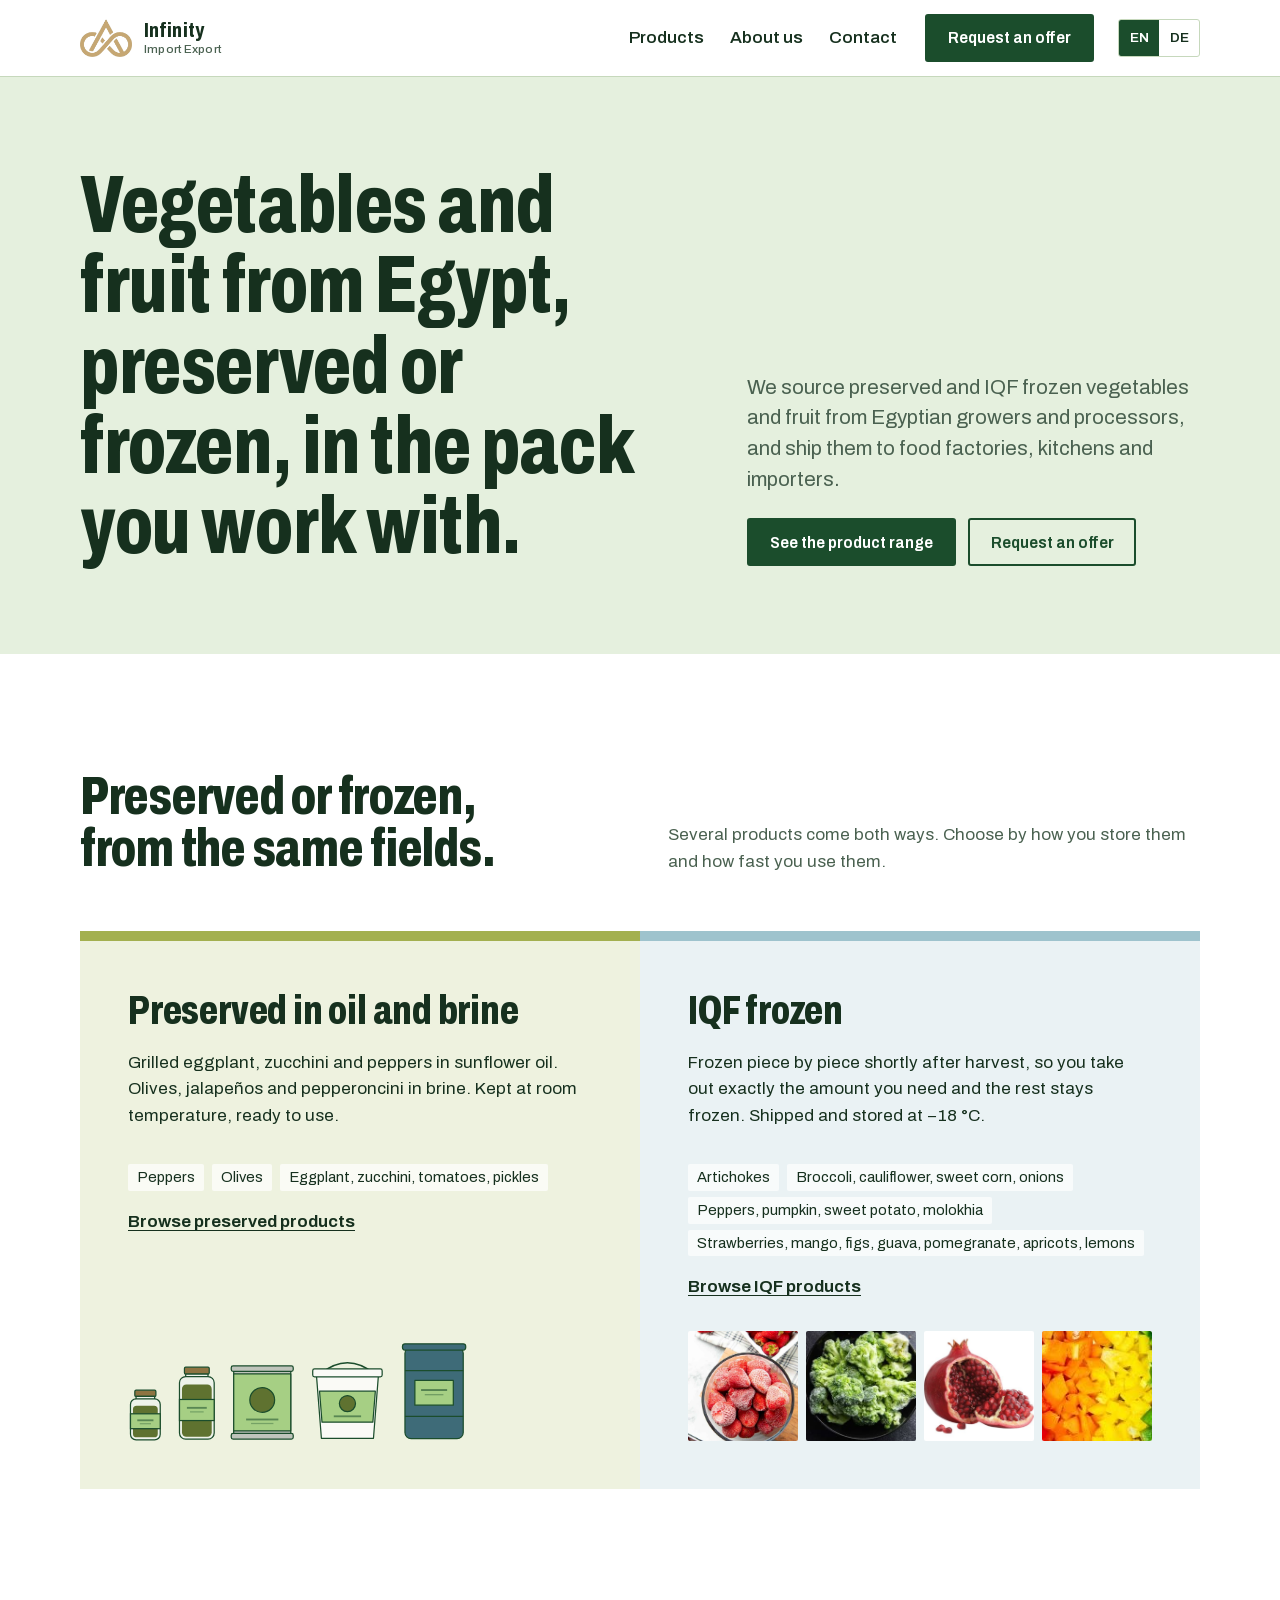
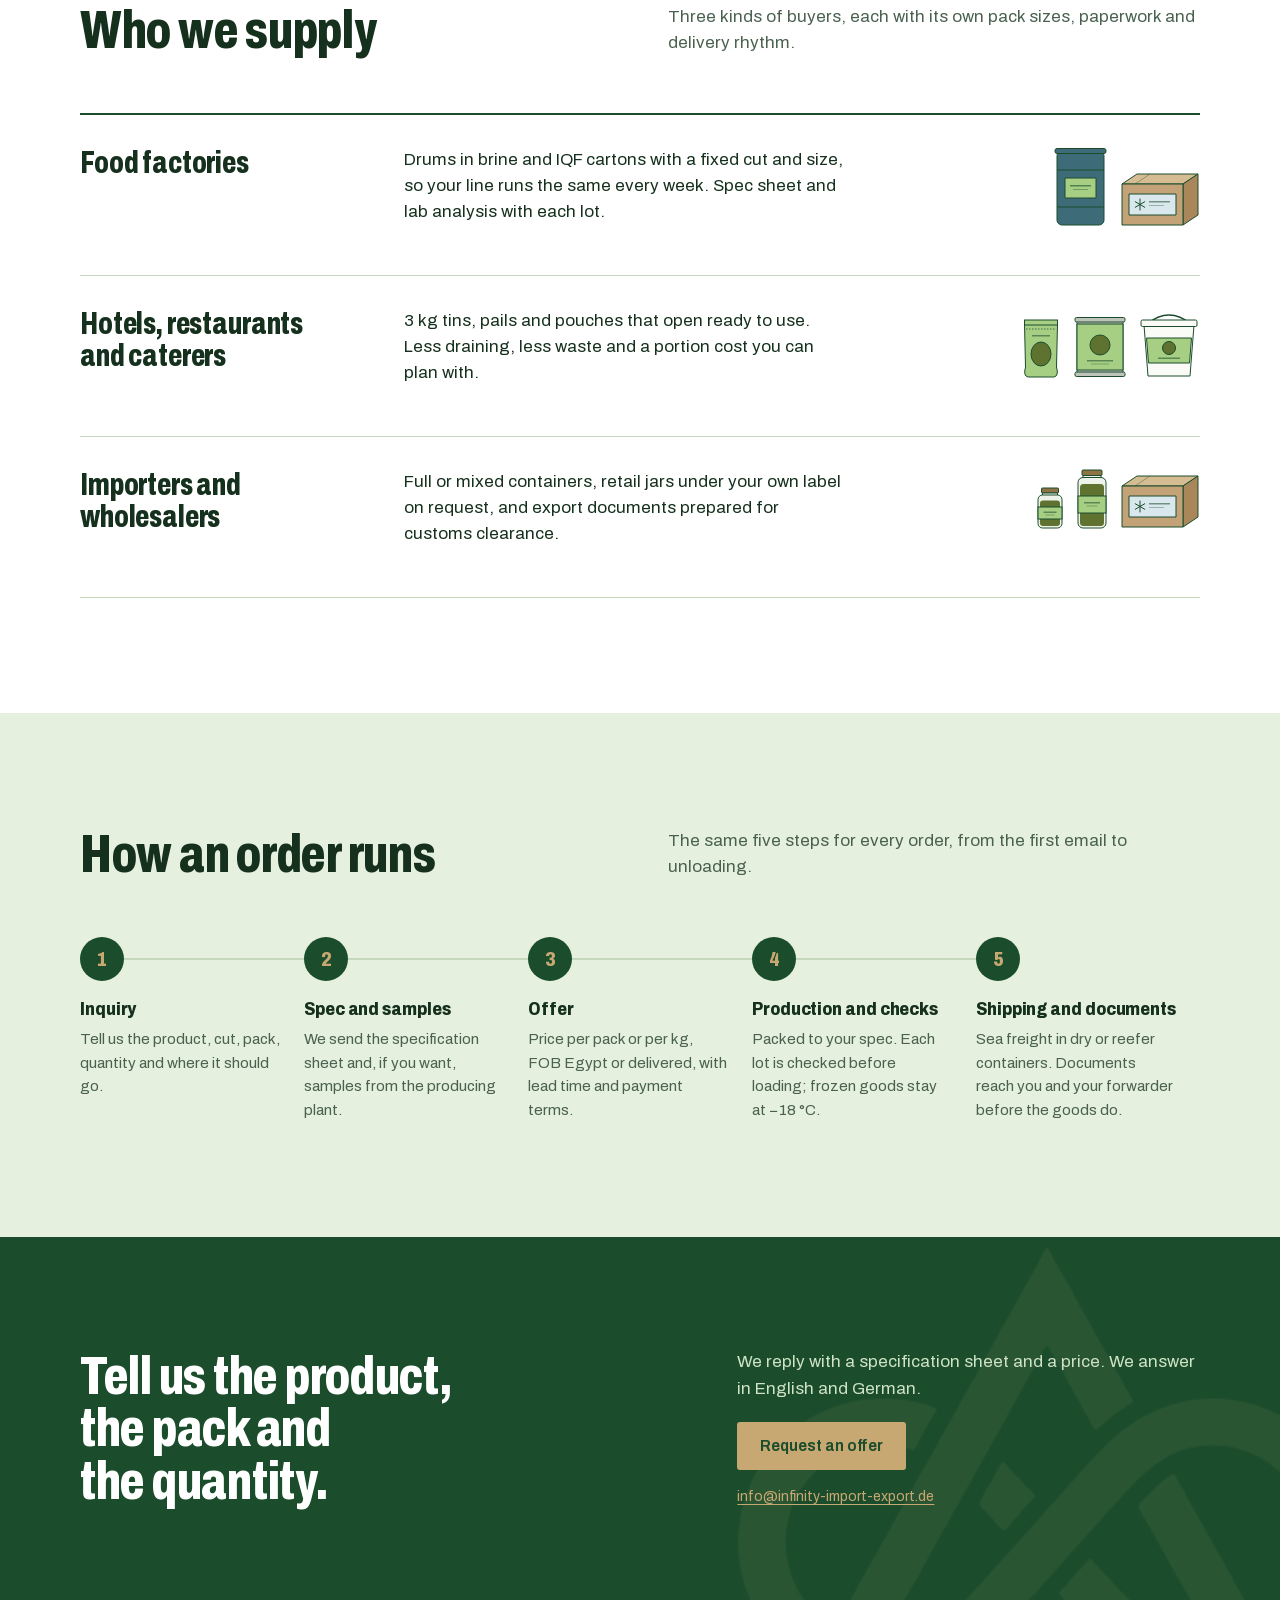
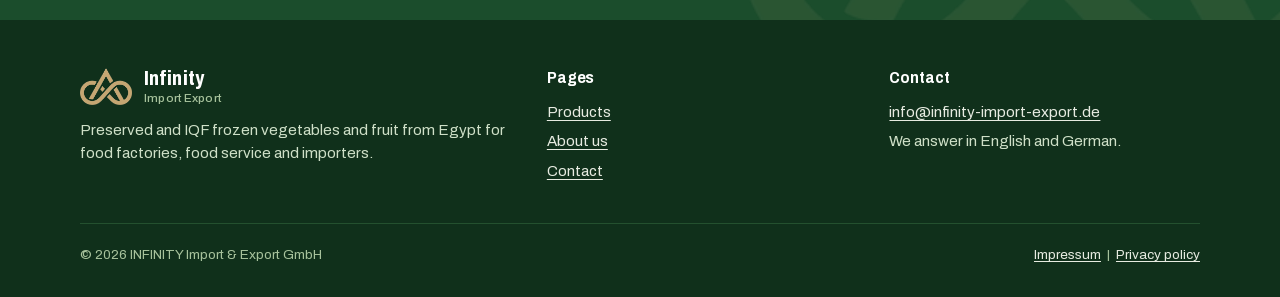
==== commit ad4bee5b: "Build new INFINITY Import & Export website Replace the generated single page with a static, framewor" ====
--- a/index.html
+++ b/index.html
@@ -1,663 +1,207 @@
-<!doctype html><html><head><meta charset=utf8><meta name=viewport content="width=device-width,initial-scale=1,viewport-fit=cover"><style>:root{color-scheme:light;box-sizing:border-box;padding-top:env(safe-area-inset-top,0px);padding-bottom:env(safe-area-inset-bottom,0px)}html{scroll-padding-top:env(safe-area-inset-top,0px)}body{margin:0;padding:0;font:14px -apple-system,BlinkMacSystemFont,sans-serif;background:#fff;color:#000}img{max-width:100%}[hidden]:not([hidden=until-found i]){display:none!important}</style></head><body>
-<title>Infinity Import Export</title>
-<meta name="claude:viewport-fit-sides" content="cover">
-<link rel="stylesheet" href="https://fonts.googleapis.com/css2?family=Bricolage+Grotesque:opsz,wght@12..96,500;12..96,700&family=Hanken+Grotesk:wght@400;500;600&family=IBM+Plex+Mono:wght@400;500&display=swap">
-<style>
-/* Layout concept: a trade catalogue. The hero is a pallet shipping tag whose spec lines switch per crop; the rest reads like a spec sheet: product cards, a real order sequence, an availability calendar, and an inquiry builder. */
-:root {
-  --bg: #EDF2F3;
-  --surface: #FFFFFF;
-  --ink: #102A2E;
-  --muted: #4A6368;
-  --line: #C9D7DA;
-  --frost: #DDEAEC;
-  --accent: #8C2447;
-  --accent-ink: #FFFFFF;
-  --gold: #C28A24;
-  --garlic: #F2ECDD;
-  --earth: #B98C5B;
-  --ice: #86C2D4;
-  --display: 'Bricolage Grotesque', 'Segoe UI', system-ui, sans-serif;
-  --body: 'Hanken Grotesk', system-ui, -apple-system, 'Segoe UI', sans-serif;
-  --mono: 'IBM Plex Mono', ui-monospace, 'SF Mono', Menlo, Consolas, monospace;
-}
-@media (prefers-color-scheme: dark) {
-  :root:not([data-theme="light"]) {
-    --bg: #0B1E21; --surface: #12292D; --ink: #E7F0F0; --muted: #9DB5B8; --line: #28444A;
-    --frost: #16333A; --accent: #E88CAA; --accent-ink: #2A0E19; --gold: #E2B15A;
-    --garlic: #D9D2C0; --earth: #C79C68; --ice: #7FB9CC; color-scheme: dark;
-  }
-}
-:root[data-theme="dark"] {
-  --bg: #0B1E21; --surface: #12292D; --ink: #E7F0F0; --muted: #9DB5B8; --line: #28444A;
-  --frost: #16333A; --accent: #E88CAA; --accent-ink: #2A0E19; --gold: #E2B15A;
-  --garlic: #D9D2C0; --earth: #C79C68; --ice: #7FB9CC; color-scheme: dark;
-}
-* { box-sizing: border-box; }
-body { background: var(--bg); color: var(--ink); font-family: var(--body); font-size: 16px; line-height: 1.55; }
-h1, h2, h3 { font-family: var(--display); font-weight: 700; letter-spacing: -0.02em; line-height: 1.08; margin: 0; text-wrap: balance; }
-p { margin: 0; }
-a { color: inherit; }
-:focus-visible { outline: 3px solid var(--accent); outline-offset: 2px; }
-.wrap { max-width: 1120px; margin: 0 auto; padding-left: max(16px, env(safe-area-inset-left, 0px)); padding-right: max(16px, env(safe-area-inset-right, 0px)); }
-.eyebrow { font-family: var(--mono); font-size: 12px; letter-spacing: 0.12em; text-transform: uppercase; color: var(--muted); }
-.btn { display: inline-flex; align-items: center; gap: 8px; font: 600 15px/1 var(--body); padding: 14px 20px; border-radius: 4px; border: 2px solid var(--ink); text-decoration: none; cursor: pointer; background: transparent; color: var(--ink); }
-.btn.primary { background: var(--accent); border-color: var(--accent); color: var(--accent-ink); }
-.btn:hover { transform: translateY(-1px); }
-
-/* Top bar */
-.top { display: flex; align-items: center; justify-content: space-between; gap: 16px; flex-wrap: wrap; padding-block: 20px; }
-.brand { display: flex; align-items: center; gap: 10px; font-family: var(--display); font-weight: 700; font-size: 20px; letter-spacing: -0.01em; text-decoration: none; }
-.brand svg { width: 30px; height: 30px; flex: none; }
-.nav { display: flex; align-items: center; gap: 6px 22px; flex-wrap: wrap; font-size: 15px; font-weight: 500; }
-.nav a { text-decoration: none; color: var(--muted); }
-.nav a:hover { color: var(--ink); }
-.lang { font: 500 13px/1 var(--mono); padding: 8px 10px; border: 1px solid var(--line); background: var(--surface); color: var(--ink); border-radius: 4px; cursor: pointer; }
-
-/* Hero */
-.hero { display: grid; grid-template-columns: 1.1fr 0.9fr; gap: 48px; align-items: center; padding-block: 40px 72px; }
-.hero > * { min-width: 0; }
-.hero h1 { font-size: clamp(2.2rem, 5.2vw, 3.9rem); margin-block: 14px 20px; }
-.hero .lead { font-size: 18px; color: var(--muted); max-width: 52ch; }
-.cta-row { display: flex; gap: 12px; flex-wrap: wrap; margin-top: 28px; }
-.facts { display: flex; gap: 8px 28px; flex-wrap: wrap; margin-top: 32px; font-family: var(--mono); font-size: 13px; color: var(--muted); }
-.facts span::before { content: "\2192 "; color: var(--accent); }
-
-.tagwrap { display: grid; gap: 14px; }
-.tabs { display: flex; gap: 6px; flex-wrap: wrap; }
-.tab { font: 500 13px/1 var(--mono); padding: 9px 12px; border: 1px solid var(--line); background: var(--surface); color: var(--muted); border-radius: 4px; cursor: pointer; }
-.tab[aria-pressed="true"] { background: var(--ink); color: var(--bg); border-color: var(--ink); }
-.tag { background: var(--surface); border: 2px solid var(--ink); border-radius: 6px; overflow: hidden; }
-.tag-head { display: flex; justify-content: space-between; align-items: center; gap: 12px; background: var(--ink); color: var(--bg); padding: 10px 16px; font-family: var(--mono); font-size: 12px; letter-spacing: 0.1em; text-transform: uppercase; }
-.tag-head [lang="ar"] { font-family: system-ui, 'Segoe UI', Tahoma, sans-serif; font-size: 15px; letter-spacing: 0; text-transform: none; }
-.tag-item { padding: 18px 16px 6px; font-family: var(--display); font-weight: 700; font-size: 28px; letter-spacing: -0.015em; line-height: 1.1; }
-.tag dl { margin: 0; padding: 8px 16px 14px; display: grid; grid-template-columns: 84px 1fr; gap: 0; font-family: var(--mono); font-size: 14px; }
-.tag dt { color: var(--muted); font-size: 11px; letter-spacing: 0.1em; text-transform: uppercase; padding-block: 11px; border-top: 1px dashed var(--line); }
-.tag dd { margin: 0; padding-block: 9px; border-top: 1px dashed var(--line); }
-.tag-foot { display: flex; align-items: center; justify-content: space-between; gap: 14px; padding: 12px 16px 16px; border-top: 2px solid var(--ink); }
-.barcode { height: 34px; flex: 1; max-width: 190px; background: repeating-linear-gradient(90deg, var(--ink) 0 2px, transparent 2px 5px, var(--ink) 5px 6px, transparent 6px 9px, var(--ink) 9px 12px, transparent 12px 14px); }
-.tag-foot span { font-family: var(--mono); font-size: 12px; color: var(--muted); text-align: right; }
-
-/* Sections */
-.section { padding-block: 72px; }
-.band { background: var(--frost); }
-.section-head { display: grid; gap: 12px; margin-bottom: 36px; max-width: 62ch; }
-.section-head h2 { font-size: clamp(1.7rem, 3.4vw, 2.5rem); }
-.section-head p { color: var(--muted); }
-
-.products { display: grid; grid-template-columns: repeat(auto-fit, minmax(240px, 1fr)); gap: 16px; }
-.card { background: var(--surface); border: 1px solid var(--line); border-radius: 6px; padding: 22px; display: grid; gap: 14px; align-content: start; min-width: 0; }
-.icon { width: 60px; height: 60px; border-radius: 6px; background: var(--frost); display: grid; place-items: center; }
-.icon svg { width: 40px; height: 40px; }
-.card h3 { font-size: 24px; }
-.card p { color: var(--muted); font-size: 15px; }
-.spec { margin: 0; display: grid; grid-template-columns: auto 1fr; gap: 0 14px; font-family: var(--mono); font-size: 12.5px; }
-.spec dt { color: var(--muted); padding-block: 8px; border-top: 1px dashed var(--line); text-transform: uppercase; letter-spacing: 0.08em; font-size: 11px; }
-.spec dd { margin: 0; padding-block: 7px; border-top: 1px dashed var(--line); overflow-wrap: anywhere; }
-.note { margin-top: 18px; font-family: var(--mono); font-size: 12.5px; color: var(--muted); }
-
-.customers { display: grid; grid-template-columns: repeat(auto-fit, minmax(220px, 1fr)); gap: 28px 32px; }
-.customers > div { border-top: 3px solid var(--ink); padding-top: 14px; display: grid; gap: 8px; align-content: start; }
-.customers h3 { font-size: 20px; }
-.customers p { color: var(--muted); font-size: 15px; }
-
-.steps { list-style: none; margin: 0; padding: 0; display: grid; grid-template-columns: repeat(auto-fit, minmax(190px, 1fr)); gap: 16px; counter-reset: s; }
-.steps li { counter-increment: s; background: var(--surface); border: 1px solid var(--line); border-radius: 6px; padding: 18px; display: grid; gap: 8px; align-content: start; }
-.steps li::before { content: counter(s); font-family: var(--mono); font-weight: 500; font-size: 13px; color: var(--accent-ink); background: var(--accent); width: 26px; height: 26px; border-radius: 50%; display: grid; place-items: center; }
-.steps h3 { font-size: 18px; }
-.steps p { font-size: 14.5px; color: var(--muted); }
-.docs { margin-top: 24px; font-size: 15px; color: var(--muted); max-width: 80ch; }
-.docs strong { color: var(--ink); font-weight: 600; }
-
-.cal { display: grid; gap: 8px; max-width: 760px; }
-.cal-row { display: grid; grid-template-columns: 88px repeat(12, 1fr); gap: 3px; align-items: center; }
-.cal-row > b { font-weight: 600; font-size: 14px; }
-.cal-m { font-family: var(--mono); font-size: 11px; color: var(--muted); text-align: center; }
-.cal-c { height: 26px; background: var(--line); border-radius: 2px; opacity: 0.55; }
-.cal-c.on { background: var(--gold); opacity: 1; }
-.cal-key { margin-top: 14px; font-family: var(--mono); font-size: 12.5px; color: var(--muted); }
-
-.inquiry { display: grid; grid-template-columns: 1fr 1fr; gap: 28px; align-items: start; }
-.inquiry > * { min-width: 0; }
-form { display: grid; gap: 14px; background: var(--surface); border: 1px solid var(--line); border-radius: 6px; padding: 22px; }
-label, legend { font-size: 13px; font-weight: 600; display: grid; gap: 6px; padding: 0; }
-input[type="text"], select, textarea { font: 400 15px/1.4 var(--body); color: var(--ink); background: var(--bg); border: 1px solid var(--line); border-radius: 4px; padding: 11px 12px; width: 100%; }
-fieldset { border: 0; margin: 0; padding: 0; display: grid; gap: 8px; min-width: 0; }
-.checks { display: flex; flex-wrap: wrap; gap: 8px 16px; }
-.checks label { display: flex; align-items: center; gap: 8px; font-weight: 500; font-size: 14.5px; }
-.out { display: grid; gap: 12px; }
-.out textarea { min-height: 260px; font-family: var(--mono); font-size: 13px; resize: vertical; }
-.contact { display: grid; gap: 4px; font-family: var(--mono); font-size: 13px; color: var(--muted); }
-.contact b { color: var(--ink); font-weight: 500; }
-
-footer { border-top: 1px solid var(--line); padding-block: 28px 36px; font-size: 14px; color: var(--muted); }
-footer .wrap { display: flex; justify-content: space-between; gap: 12px; flex-wrap: wrap; }
-
-
-/* Catalogue */
-.catalog { display: grid; grid-template-columns: 230px 1fr; gap: 28px; align-items: start; }
-.catalog > * { min-width: 0; }
-.filters { background: var(--surface); border: 1px solid var(--line); border-radius: 6px; padding: 18px; display: grid; gap: 12px; }
-.filters h3 { font-size: 18px; }
-.cats { display: grid; gap: 4px; }
-.cat { font: 500 15px/1.2 var(--body); text-align: left; padding: 10px 12px; border: 0; border-radius: 4px; background: transparent; color: var(--ink); cursor: pointer; }
-.cat.sub { padding-left: 26px; color: var(--muted); }
-.cat:hover { background: var(--frost); }
-.cat[aria-pressed="true"] { background: var(--ink); color: var(--bg); }
-.pgrid { display: grid; grid-template-columns: repeat(auto-fill, minmax(190px, 1fr)); gap: 16px; }
-.pcard { background: var(--surface); border: 1px solid var(--line); border-radius: 6px; overflow: hidden; display: grid; min-width: 0; }
-.pcard .pic { aspect-ratio: 4 / 3; background: var(--frost); display: grid; place-items: center; }
-.pcard .pic svg { width: 44%; max-width: 100px; height: auto; }
-.pcard .pbody { padding: 14px; display: grid; gap: 10px; align-content: start; }
-.pcard h3 { font-size: 17px; letter-spacing: -0.01em; }
-.qbtn { justify-self: start; font: 600 13px/1 var(--body); padding: 9px 12px; border: 1.5px solid var(--ink); border-radius: 4px; background: transparent; color: var(--ink); cursor: pointer; }
-.qbtn:hover { background: var(--ink); color: var(--bg); }
-.qv { position: fixed; inset: 0; z-index: 20; background: rgba(8, 20, 22, 0.62); display: grid; place-items: center; padding: 16px; padding-left: max(16px, env(safe-area-inset-left, 0px)); padding-right: max(16px, env(safe-area-inset-right, 0px)); }
-.qv-panel { position: relative; background: var(--surface); color: var(--ink); border: 1px solid var(--line); border-radius: 8px; padding: 26px; width: 100%; max-width: 520px; max-height: 90%; overflow: auto; display: grid; gap: 14px; }
-.qv-panel h3 { font-size: 26px; padding-right: 36px; }
-.qv-panel p { color: var(--muted); font-size: 15px; }
-.qv-icon { width: 76px; height: 76px; border-radius: 6px; background: var(--frost); display: grid; place-items: center; }
-.qv-icon svg { width: 48px; height: 48px; }
-.qv-close { position: absolute; top: 12px; right: 12px; width: 36px; height: 36px; border-radius: 4px; border: 1px solid var(--line); background: var(--bg); color: var(--ink); font-size: 22px; line-height: 1; cursor: pointer; }
-.qv-panel .btn { justify-self: start; }
-footer .foot { display: grid; grid-template-columns: 1.4fr 1fr 1fr; gap: 28px; align-items: start; }
-.foot-name { font-family: var(--display); font-size: 20px; color: var(--ink); display: block; margin-bottom: 8px; }
-.foot-links { display: grid; gap: 6px; }
-.foot-links a { text-decoration: none; }
-.foot-links a:hover { color: var(--ink); }
-@media (max-width: 860px) {
-  .catalog { grid-template-columns: 1fr; }
-  .cats { display: flex; flex-wrap: wrap; gap: 6px; }
-  .cat, .cat.sub { padding: 9px 12px; border: 1px solid var(--line); background: var(--bg); }
-  .cat[aria-pressed="true"] { border-color: var(--ink); }
-  footer .foot { grid-template-columns: 1fr; }
-}
-
-@media (max-width: 860px) {
-  .hero { grid-template-columns: 1fr; gap: 36px; padding-block: 24px 48px; }
-  .inquiry { grid-template-columns: 1fr; }
-  .section { padding-block: 52px; }
-}
-@media (max-width: 480px) {
-  .cal-row { grid-template-columns: 62px repeat(12, 1fr); gap: 2px; }
-  .tag-item { font-size: 24px; }
-  .tag dl { grid-template-columns: 70px 1fr; }
-}
-@media (prefers-reduced-motion: reduce) { .btn:hover { transform: none; } }
-</style>
-
-<div class="wrap">
-  <header class="top">
-    <a class="brand" href="#top" id="top">
-      <svg viewBox="0 0 32 32" aria-hidden="true"><circle cx="16" cy="16" r="15" fill="var(--ink)"/><path d="M9 16c0-2.6 1.8-4.2 3.6-4.2 4 0 3.4 8.4 6.8 8.4 1.8 0 3.6-1.6 3.6-4.2s-1.8-4.2-3.6-4.2c-3.4 0-2.8 8.4-6.8 8.4C10.8 20.2 9 18.6 9 16z" fill="none" stroke="var(--accent)" stroke-width="2.4" stroke-linejoin="round"/></svg>
-      Infinity Import Export
+<!doctype html>
+<html lang="en">
+<head>
+  <meta charset="utf-8">
+  <meta name="viewport" content="width=device-width, initial-scale=1">
+  <title data-i18n="home.title">Infinity Import Export | Preserved and frozen vegetables and fruit from Egypt</title>
+  <meta name="description" content="Grilled vegetables, peppers, olives and IQF frozen vegetables and fruit from Egypt, in jars, tins, pouches, pails, drums and frozen cartons for food factories, food service and importers." data-i18n-attr="content:home.desc">
+  <link rel="icon" href="assets/img/icon-32.png" sizes="32x32">
+  <link rel="apple-touch-icon" href="assets/img/icon-180.png">
+  <link rel="preload" href="assets/fonts/archivo-latin-var.woff2" as="font" type="font/woff2" crossorigin>
+  <link rel="stylesheet" href="assets/css/site.css">
+  <script>(function(){var d=document.documentElement,l;d.classList.add('js');try{l=localStorage.getItem('lang')}catch(e){}if(!l)l=/^de/i.test(navigator.language||'')?'de':'en';d.lang=l;if(l==='de'){d.classList.add('i18n-pending');setTimeout(function(){d.classList.remove('i18n-pending')},1500)}})();</script>
+</head>
+<body>
+<a class="skip" href="#main" data-i18n="skip">Skip to content</a>
+
+<header class="site-header">
+  <div class="wrap">
+    <a class="brand" href="index.html">
+      <img src="assets/img/logo.png" alt="" width="52" height="37">
+      <span class="brand-name">Infinity<span>Import Export</span></span>
     </a>
-    <nav class="nav" aria-label="Main">
-      <a href="#products" data-de="Produkte">Products</a>
-      <a href="#about" data-de="Über uns">About</a>
-      <a href="#ordering" data-de="Bestellung">Ordering</a>
-      <a href="#seasons" data-de="Saison">Seasons</a>
-      <a href="#inquiry" data-de="Kontakt">Contact</a>
-      <button class="lang" id="langBtn" type="button" aria-label="Switch language">DE</button>
+    <div class="lang" role="group" aria-label="Language / Sprache">
+      <button type="button" data-lang="en" aria-pressed="true">EN</button>
+      <button type="button" data-lang="de" aria-pressed="false">DE</button>
+    </div>
+    <button class="nav-toggle" type="button" aria-expanded="false" aria-controls="nav">
+      <svg viewBox="0 0 20 20" aria-hidden="true"><path d="M2 5h16M2 10h16M2 15h16" stroke="currentColor" stroke-width="2"/></svg>
+      <span data-i18n="nav.menu">Menu</span>
+    </button>
+    <nav class="nav" id="nav" aria-label="Main">
+      <ul class="nav-links">
+        <li><a href="products.html" data-i18n="nav.products">Products</a></li>
+        <li><a href="about.html" data-i18n="nav.about">About us</a></li>
+        <li><a href="contact.html" data-i18n="nav.contact">Contact</a></li>
+      </ul>
+      <a class="btn btn-solid" href="contact.html" data-i18n="cta.offer">Request an offer</a>
     </nav>
-  </header>
-
-  <section class="hero">
+  </div>
+</header>
+
+<main id="main">
+  <section class="hero" aria-labelledby="hero-title">
+    <div class="wrap">
+      <div class="hero-text">
+        <h1 id="hero-title" data-i18n="home.h1">Vegetables and fruit from Egypt, preserved or frozen, in the pack you work with.</h1>
+        <div>
+          <p class="lead" data-i18n="home.lead">We source preserved and IQF frozen vegetables and fruit from Egyptian growers and processors, and ship them to food factories, kitchens and importers.</p>
+          <div class="btn-row">
+            <a class="btn btn-solid" href="products.html" data-i18n="home.see">See the product range</a>
+            <a class="btn" href="contact.html" data-i18n="cta.offer">Request an offer</a>
+          </div>
+        </div>
+      </div>
+
+    </div>
+  </section>
+
+  <section class="section" aria-labelledby="ranges-title">
+    <div class="wrap">
+      <div class="section-head">
+        <h2 id="ranges-title" data-i18n="home.ranges.h">Preserved or frozen, from the same fields.</h2>
+        <p data-i18n="home.ranges.p">Several products come both ways. Choose by how you store them and how fast you use them.</p>
+      </div>
+      <div class="ranges">
+        <article class="range range-preserved">
+          <h3 data-i18n="range.preserved.h">Preserved in oil and brine</h3>
+          <p data-i18n="range.preserved.p">Grilled eggplant, zucchini and peppers in sunflower oil. Olives, jalapeños and pepperoncini in brine. Kept at room temperature, ready to use.</p>
+          <ul class="range-list">
+            <li data-i18n="type.peppers">Peppers</li>
+            <li data-i18n="type.olives">Olives</li>
+            <li data-i18n="range.preserved.more">Eggplant, zucchini, tomatoes, pickles</li>
+          </ul>
+          <a class="more" href="products.html?range=preserved" data-i18n="range.preserved.link">Browse preserved products</a>
+          <div class="range-packs" aria-hidden="true">
+            <svg style="--h:84px;--ar:56/84"><use href="assets/img/packs.svg#jar-s"/></svg>
+            <svg style="--h:120px;--ar:64/120"><use href="assets/img/packs.svg#jar-l"/></svg>
+            <svg style="--h:124px;--ar:104/124"><use href="assets/img/packs.svg#tin"/></svg>
+            <svg style="--h:140px;--ar:124/140"><use href="assets/img/packs.svg#pail"/></svg>
+            <svg style="--h:160px;--ar:110/160"><use href="assets/img/packs.svg#drum"/></svg>
+          </div>
+        </article>
+        <article class="range range-iqf">
+          <h3 data-i18n="range.iqf.h">IQF frozen</h3>
+          <p data-i18n="range.iqf.p">Frozen piece by piece shortly after harvest, so you take out exactly the amount you need and the rest stays frozen. Shipped and stored at −18 °C.</p>
+          <ul class="range-list">
+            <li data-i18n="type.artichokes">Artichokes</li>
+            <li data-i18n="range.iqf.l2">Broccoli, cauliflower, sweet corn, onions</li>
+            <li data-i18n="range.iqf.l3">Peppers, pumpkin, sweet potato, molokhia</li>
+            <li data-i18n="range.iqf.l4">Strawberries, mango, figs, guava, pomegranate, apricots, lemons</li>
+          </ul>
+          <a class="more" href="products.html?range=iqf" data-i18n="range.iqf.link">Browse IQF products</a>
+          <ul class="range-photos">
+            <li><img src="assets/img/products/iqf-strawberries.jpg" alt="Frozen strawberries" data-i18n-attr="alt:photo.strawberries" loading="lazy"></li>
+            <li><img src="assets/img/products/iqf-broccoli.jpg" alt="Frozen broccoli florets" data-i18n-attr="alt:photo.broccoli" loading="lazy"></li>
+            <li><img src="assets/img/products/iqf-pomegranate.jpg" alt="Pomegranate arils" data-i18n-attr="alt:photo.pomegranate" loading="lazy"></li>
+            <li><img src="assets/img/products/iqf-mixed-peppers.jpg" alt="Diced red, yellow and green peppers" data-i18n-attr="alt:photo.peppers" loading="lazy"></li>
+          </ul>
+        </article>
+      </div>
+    </div>
+  </section>
+
+  <section class="section" style="padding-top:0" aria-labelledby="buyers-title">
+    <div class="wrap">
+      <div class="section-head">
+        <h2 id="buyers-title" data-i18n="home.buyers.h">Who we supply</h2>
+        <p data-i18n="home.buyers.p">Three kinds of buyers, each with its own pack sizes, paperwork and delivery rhythm.</p>
+      </div>
+      <ul class="buyers">
+        <li class="buyer">
+          <h3 data-i18n="buyer.factory.h">Food factories</h3>
+          <p data-i18n="buyer.factory.p">Drums in brine and IQF cartons with a fixed cut and size, so your line runs the same every week. Spec sheet and lab analysis with each lot.</p>
+          <div class="buyer-packs" aria-hidden="true">
+            <svg style="--h:160px;--ar:110/160"><use href="assets/img/packs.svg#drum"/></svg>
+            <svg class="iqf" style="--h:112px;--ar:160/112"><use href="assets/img/packs.svg#carton"/></svg>
+          </div>
+        </li>
+        <li class="buyer">
+          <h3 data-i18n="buyer.horeca.h">Hotels, restaurants and caterers</h3>
+          <p data-i18n="buyer.horeca.p">3 kg tins, pails and pouches that open ready to use. Less draining, less waste and a portion cost you can plan with.</p>
+          <div class="buyer-packs" aria-hidden="true">
+            <svg style="--h:120px;--ar:84/120"><use href="assets/img/packs.svg#pouch"/></svg>
+            <svg style="--h:124px;--ar:104/124"><use href="assets/img/packs.svg#tin"/></svg>
+            <svg style="--h:140px;--ar:124/140"><use href="assets/img/packs.svg#pail"/></svg>
+          </div>
+        </li>
+        <li class="buyer">
+          <h3 data-i18n="buyer.import.h">Importers and wholesalers</h3>
+          <p data-i18n="buyer.import.p">Full or mixed containers, retail jars under your own label on request, and export documents prepared for customs clearance.</p>
+          <div class="buyer-packs" aria-hidden="true">
+            <svg style="--h:84px;--ar:56/84"><use href="assets/img/packs.svg#jar-s"/></svg>
+            <svg style="--h:120px;--ar:64/120"><use href="assets/img/packs.svg#jar-l"/></svg>
+            <svg class="iqf" style="--h:112px;--ar:160/112"><use href="assets/img/packs.svg#carton"/></svg>
+          </div>
+        </li>
+      </ul>
+    </div>
+  </section>
+
+  <section class="section" style="background:var(--sage)" aria-labelledby="steps-title">
+    <div class="wrap">
+      <div class="section-head">
+        <h2 id="steps-title" data-i18n="home.steps.h">How an order runs</h2>
+        <p data-i18n="home.steps.p">The same five steps for every order, from the first email to unloading.</p>
+      </div>
+      <ol class="steps">
+        <li class="step"><h4 data-i18n="step1.h">Inquiry</h4><p data-i18n="step1.p">Tell us the product, cut, pack, quantity and where it should go.</p></li>
+        <li class="step"><h4 data-i18n="step2.h">Spec and samples</h4><p data-i18n="step2.p">We send the specification sheet and, if you want, samples from the producing plant.</p></li>
+        <li class="step"><h4 data-i18n="step3.h">Offer</h4><p data-i18n="step3.p">Price per pack or per kg, FOB Egypt or delivered, with lead time and payment terms.</p></li>
+        <li class="step"><h4 data-i18n="step4.h">Production and checks</h4><p data-i18n="step4.p">Packed to your spec. Each lot is checked before loading; frozen goods stay at −18 °C.</p></li>
+        <li class="step"><h4 data-i18n="step5.h">Shipping and documents</h4><p data-i18n="step5.p">Sea freight in dry or reefer containers. Documents reach you and your forwarder before the goods do.</p></li>
+      </ol>
+    </div>
+  </section>
+
+  <section class="cta-band" aria-labelledby="cta-title">
+    <img class="cta-mark" src="assets/img/logo.png" alt="">
+    <div class="wrap">
+      <h2 id="cta-title" data-i18n="cta.h">Tell us the product, the pack and the quantity.</h2>
+      <div>
+        <p data-i18n="cta.p">We reply with a specification sheet and a price. We answer in English and German.</p>
+        <div class="btn-row" style="margin-top:20px">
+          <a class="btn btn-gold" href="contact.html" data-i18n="cta.offer">Request an offer</a>
+        </div>
+        <p class="small" style="margin-top:16px"><a href="mailto:info@infinity-import-export.de">info@infinity-import-export.de</a></p>
+      </div>
+    </div>
+  </section>
+</main>
+
+<footer class="site-footer">
+  <div class="wrap">
     <div>
-      <p class="eyebrow" data-de="Import und Export aus Ägypten">Import and export from Egypt</p>
-      <h1 data-de="Zwiebeln, Knoblauch, Kartoffeln und Tiefkühlgemüse für die Profiküche.">Onions, garlic, potatoes and frozen vegetables for the professional kitchen.</h1>
-      <p class="lead" data-de="Wir liefern aus Ägypten an Hotels, Restaurants, Caterer und Großhändler. Gleichmäßige Größen, feste Gebindegrößen und klare Dokumente bei jeder Lieferung.">We supply hotels, restaurants, caterers and food service wholesalers from Egypt. Consistent sizes, fixed pack formats and clear paperwork on every shipment.</p>
-      <div class="cta-row">
-        <a class="btn primary" href="#inquiry" data-de="Angebot anfragen">Request a quote</a>
-        <a class="btn" href="#products" data-de="Sortiment ansehen">See the range</a>
-      </div>
-      <div class="facts">
-        <span data-de="Ab 20-ft-Container">From a 20 ft container</span>
-        <span data-de="Frisch und tiefgekühlt">Fresh and frozen</span>
-        <span data-de="Anfrage in Englisch oder Deutsch">Inquiries in English or German</span>
-      </div>
-    </div>
-
-    <div class="tagwrap">
-      <div class="tabs" id="tabs" role="group" aria-label="Product examples"></div>
-      <div class="tag" aria-live="polite">
-        <div class="tag-head"><span>Product of Egypt</span><span lang="ar" dir="rtl">منتج مصري</span></div>
-        <div class="tag-item" id="tagItem"></div>
-        <dl id="tagList"></dl>
-        <div class="tag-foot"><div class="barcode" aria-hidden="true"></div><span data-de="Beispielangaben, je Auftrag bestätigt">Example spec, confirmed per order</span></div>
-      </div>
-    </div>
-  </section>
-</div>
-
-<section class="section band" id="products">
-  <div class="wrap">
-    <div class="section-head">
-      <p class="eyebrow" data-de="Produkte">Products</p>
-      <h2 data-de="Unser Sortiment">Our product range</h2>
-      <p data-de="Wählen Sie eine Kategorie und öffnen Sie die Schnellansicht für Größen, Gebinde und Saison. Die Angaben sind typische Handelsspezifikationen und werden je Auftrag bestätigt.">Pick a category and open the quick view for sizes, packing and season. The figures are typical trade specifications, confirmed per order.</p>
-    </div>
-    <div class="catalog">
-      <aside class="filters" aria-label="Categories">
-        <h3 data-de="Kategorien">Categories</h3>
-        <div class="cats" id="cats"></div>
-      </aside>
-      <div class="pgrid" id="grid"></div>
-    </div>
-  </div>
-</section>
-
-<section class="section" id="about">
-  <div class="wrap">
-    <div class="section-head">
-      <p class="eyebrow" data-de="Über uns">About us</p>
-      <h2 data-de="Ein Ansprechpartner zwischen ägyptischen Erzeugern und Ihrer Küche.">One contact between Egyptian growers and your kitchen.</h2>
-      <p data-de="Infinity Import Export beschafft Zwiebeln, Knoblauch, Kartoffeln und Tiefkühlware in Ägypten und liefert an Gastronomie und Großhandel. Sortierung, Papiere und Fracht laufen über uns, damit Ihr Einkauf nur einen Kontakt hat.">Infinity Import Export sources onions, garlic, potatoes and frozen produce in Egypt and delivers to food service and wholesale buyers. Grading, paperwork and freight run through us, so your purchasing has one contact.</p>
-    </div>
-    <div class="customers">
-      <div><h3 data-de="Hotels und Resorts">Hotels and resorts</h3><p data-de="Gleichbleibende Qualität über die ganze Saison und Mengen, die zu Buffet und Bankett passen.">Steady quality across the season and volumes that fit buffet and banquet.</p></div>
-      <div><h3 data-de="Restaurants und Ketten">Restaurants and chains</h3><p data-de="Feste Größenklassen, damit Vorbereitungszeit und Portionskosten berechenbar bleiben.">Fixed size grades so prep time and portion cost stay predictable.</p></div>
-      <div><h3 data-de="Caterer und Großküchen">Caterers and contract kitchens</h3><p data-de="Große Gebinde, klare Chargen und Tiefkühlware, die ohne Verlust über Wochen lagert.">Large packs, clear batches and frozen stock that holds for weeks without loss.</p></div>
-      <div><h3 data-de="Großhändler">Wholesalers and distributors</h3><p data-de="Ganze Container zu festen Konditionen, mit Dokumenten, die der Zoll ohne Rückfrage annimmt.">Full containers on fixed terms, with paperwork that customs clears without questions.</p></div>
-    </div>
-  </div>
-</section>
-
-<section class="section band" id="ordering">
-  <div class="wrap">
-    <div class="section-head">
-      <p class="eyebrow" data-de="Ablauf">How an order runs</p>
-      <h2 data-de="Von der Anfrage bis zur Entladung in fünf Schritten.">From inquiry to unloading in five steps.</h2>
-    </div>
-    <ol class="steps">
-      <li><h3 data-de="Anfrage">Inquiry</h3><p data-de="Sie nennen Ware, Menge und Zielhafen oder Lieferadresse.">You tell us the product, quantity and destination port or address.</p></li>
-      <li><h3 data-de="Muster und Spezifikation">Sample and spec</h3><p data-de="Wir senden Spezifikation und auf Wunsch ein Muster zur Freigabe.">We send the specification and, on request, a sample for approval.</p></li>
-      <li><h3 data-de="Angebot">Quote</h3><p data-de="Preis als FOB oder CIF, mit Zahlungsbedingungen und Verladetermin.">Price as FOB or CIF, with payment terms and loading date.</p></li>
-      <li><h3 data-de="Prüfung und Verladung">Inspection and loading</h3><p data-de="Sortierung, Verpackung und Kontrolle vor der Verladung im Hafen Alexandria oder Damietta.">Grading, packing and checks before loading at Alexandria or Damietta.</p></li>
-      <li><h3 data-de="Versand und Papiere">Shipping and papers</h3><p data-de="Seefracht zu Ihrem Hafen. Dokumente gehen vorab an Sie und Ihren Spediteur.">Sea freight to your port. Documents go ahead to you and your forwarder.</p></li>
-    </ol>
-    <p class="docs"><strong data-de="Dokumente je Sendung:">Documents with each shipment:</strong> <span data-de="Handelsrechnung, Packliste, Ursprungszeugnis, Pflanzengesundheitszeugnis und, wo anwendbar, EUR.1.">commercial invoice, packing list, certificate of origin, phytosanitary certificate and, where applicable, EUR.1.</span></p>
-  </div>
-</section>
-
-<section class="section" id="seasons">
-  <div class="wrap">
-    <div class="section-head">
-      <p class="eyebrow" data-de="Verfügbarkeit">Availability</p>
-      <h2 data-de="Wann welche Ware am besten verfügbar ist.">When each product is easiest to source.</h2>
-      <p data-de="Richtwerte nach üblichen Erntezeiten und Lagerung. Die genaue Verfügbarkeit bestätigen wir bei Ihrer Anfrage.">Indicative windows based on usual harvest and storage. We confirm exact availability when you inquire.</p>
-    </div>
-    <div class="cal" id="cal"></div>
-    <p class="cal-key" data-de="Gelb markiert: Hauptlieferzeitraum. Tiefkühlware ist ganzjährig lieferbar.">Gold marks the main supply window. Frozen is available all year.</p>
-  </div>
-</section>
-
-<section class="section band" id="inquiry">
-  <div class="wrap">
-    <div class="section-head">
-      <p class="eyebrow" data-de="Anfrage">Inquiry</p>
-      <h2 data-de="Stellen Sie Ihre Anfrage zusammen.">Put your inquiry together.</h2>
-      <p data-de="Füllen Sie das Formular aus, kopieren Sie den Text und senden Sie ihn per E-Mail oder WhatsApp an uns.">Fill in the form, copy the text and send it to us by email or WhatsApp.</p>
-    </div>
-    <div class="inquiry">
-      <form id="form">
-        <label><span data-de="Name">Name</span><input type="text" id="f-name" autocomplete="name"></label>
-        <label><span data-de="Art des Betriebs">Type of business</span>
-          <select id="f-biz">
-            <option value="hotel" data-de="Hotel oder Resort">Hotel or resort</option>
-            <option value="restaurant" data-de="Restaurant oder Kette">Restaurant or chain</option>
-            <option value="caterer" data-de="Caterer oder Großküche">Caterer or contract kitchen</option>
-            <option value="wholesale" data-de="Großhändler">Wholesaler or distributor</option>
-          </select>
-        </label>
-        <fieldset>
-          <legend data-de="Produkte">Products</legend>
-          <div class="checks">
-            <label><input type="checkbox" name="p" value="onion" id="p-onion" checked><span data-de="Zwiebeln">Onions</span></label>
-            <label><input type="checkbox" name="p" value="garlic" id="p-garlic"><span data-de="Knoblauch">Garlic</span></label>
-            <label><input type="checkbox" name="p" value="potato" id="p-potato"><span data-de="Kartoffeln">Potatoes</span></label>
-            <label><input type="checkbox" name="p" value="frozen" id="p-frozen"><span data-de="Tiefkühlware">Frozen</span></label>
-          </div>
-        </fieldset>
-        <label><span data-de="Menge">Quantity</span><input type="text" id="f-qty" data-ph-en="e.g. 2 containers per month" data-ph-de="z. B. 2 Container pro Monat"></label>
-        <label><span data-de="Zielhafen oder Lieferort">Destination port or delivery address</span><input type="text" id="f-dest" data-ph-en="e.g. Hamburg" data-ph-de="z. B. Hamburg"></label>
-        <label><span data-de="Anmerkungen">Notes</span><textarea id="f-notes" rows="3" data-ph-en="Sizes, packing, variety, start date" data-ph-de="Größen, Verpackung, Sorte, Starttermin"></textarea></label>
-        <button class="btn primary" type="submit" data-de="Anfragetext erstellen">Build inquiry text</button>
-      </form>
-      <div class="out">
-        <label><span data-de="Ihr Anfragetext">Your inquiry text</span><textarea id="out" readonly data-ph-en="Your inquiry text appears here after you build it." data-ph-de="Ihr Anfragetext erscheint hier, sobald Sie ihn erstellt haben."></textarea></label>
-        <div><button class="btn" type="button" id="copyBtn" data-de="Text kopieren">Copy text</button></div>
-        <div class="contact">
-          <span data-de="Senden an:">Send to:</span>
-          <b>info@yourcompany.com</b>
-          <b>WhatsApp: +20 000 000 0000</b>
-        </div>
-      </div>
-    </div>
-  </div>
-</section>
-
-<footer>
-  <div class="wrap foot">
+      <a class="brand" href="index.html" style="margin-bottom:14px">
+        <img src="assets/img/logo.png" alt="" width="44" height="31">
+        <span class="brand-name">Infinity<span>Import Export</span></span>
+      </a>
+      <p data-i18n="footer.p">Preserved and IQF frozen vegetables and fruit from Egypt for food factories, food service and importers.</p>
+    </div>
     <div>
-      <b class="foot-name">Infinity Import Export</b>
-      <p data-de="Import und Export aus Ägypten: Zwiebeln, Knoblauch, Kartoffeln und Tiefkühlware für Gastronomie und Großhandel.">Import and export from Egypt: onions, garlic, potatoes and frozen produce for food service and wholesale.</p>
-    </div>
-    <nav aria-label="Footer" class="foot-links">
-      <a href="#products" data-de="Produkte">Products</a>
-      <a href="#about" data-de="Über uns">About</a>
-      <a href="#ordering" data-de="Bestellung">Ordering</a>
-      <a href="#seasons" data-de="Saison">Seasons</a>
-      <a href="#inquiry" data-de="Kontakt">Contact</a>
-    </nav>
-    <div class="contact">
-      <b>info@infinity-import-export.de</b>
-      <b>infinity-import-export.de</b>
-      <span>&copy; 2026</span>
+      <h2 data-i18n="footer.pages">Pages</h2>
+      <ul>
+        <li><a href="products.html" data-i18n="nav.products">Products</a></li>
+        <li><a href="about.html" data-i18n="nav.about">About us</a></li>
+        <li><a href="contact.html" data-i18n="nav.contact">Contact</a></li>
+      </ul>
+    </div>
+    <div>
+      <h2 data-i18n="nav.contact">Contact</h2>
+      <ul>
+        <li><a href="mailto:info@infinity-import-export.de">info@infinity-import-export.de</a></li>
+        <li data-i18n="footer.langs">We answer in English and German.</li>
+      </ul>
+    </div>
+    <div class="footer-base">
+      <span>© 2026 INFINITY Import &amp; Export GmbH</span>
+      <span><a href="impressum.html">Impressum</a> &nbsp;|&nbsp; <a href="datenschutz.html" data-i18n="footer.privacy">Privacy policy</a></span>
     </div>
   </div>
 </footer>
 
-<div class="qv" id="qv" hidden role="dialog" aria-modal="true" aria-labelledby="qvTitle">
-  <div class="qv-panel">
-    <button class="qv-close" id="qvClose" type="button" aria-label="Close">&times;</button>
-    <div class="qv-icon" id="qvIcon"></div>
-    <h3 id="qvTitle"></h3>
-    <p id="qvDesc"></p>
-    <dl class="spec" id="qvSpec"></dl>
-    <button class="btn primary" id="qvAsk" type="button"></button>
-  </div>
-</div>
-
-<script>
-(function () {
-  var lang = ((navigator.language || 'de') + '').toLowerCase().indexOf('en') === 0 ? 'en' : 'de';
-
-  var TAGS = {
-    onion:  { tab: ['Onion', 'Zwiebel'],     item: ['Onion, yellow or red', 'Zwiebel, gelb oder rot'], size: '60–80 mm',  pack: ['25 kg mesh bag', '25-kg-Netzsack'], load: '20 ft / 40 ft', store: ['Dry, ventilated', 'Trocken, belüftet'] },
-    garlic: { tab: ['Garlic', 'Knoblauch'],  item: ['Fresh garlic, white', 'Frischer Knoblauch, weiß'], size: '5.5–6.0 cm', pack: ['10 kg carton', '10-kg-Karton'],    load: '20 ft / 40 ft', store: ['Dry, ventilated', 'Trocken, belüftet'] },
-    potato: { tab: ['Potato', 'Kartoffel'],  item: ['Table potato, Spunta', 'Speisekartoffel, Spunta'], size: '50–80 mm',  pack: ['25 kg bag', '25-kg-Sack'],         load: '20 ft / 40 ft', store: ['Cool, dark, ventilated', 'Kühl, dunkel, belüftet'] },
-    frozen: { tab: ['Frozen', 'Tiefkühl'],   item: ['IQF green beans, cut', 'Grüne Bohnen IQF, geschnitten'], size: '3–5 cm', pack: ['10 kg carton', '10-kg-Karton'],  load: ['40 ft reefer', '40-ft-Kühlcontainer'], store: ['−18 °C', '−18 °C'] }
-  };
-  var LABELS = { item: ['Item', 'Ware'], size: ['Size', 'Größe'], pack: ['Pack', 'Gebinde'], load: ['Load', 'Ladung'], store: ['Keep', 'Lagerung'] };
-  var current = 'onion';
-
-  var CAL = [
-    { name: ['Onions', 'Zwiebeln'],       on: [1,2,3,4,5,6,7,8] },
-    { name: ['Garlic', 'Knoblauch'],      on: [3,4,5,6,7,8,9] },
-    { name: ['Potatoes', 'Kartoffeln'],   on: [0,1,2,3,4,5] },
-    { name: ['Frozen', 'Tiefkühl'],       on: [0,1,2,3,4,5,6,7,8,9,10,11] }
-  ];
-  var MONTHS = [
-    ['J','F','M','A','M','J','J','A','S','O','N','D'],
-    ['J','F','M','A','M','J','J','A','S','O','N','D']
-  ];
-  var MONTH_FULL = [
-    ['January','February','March','April','May','June','July','August','September','October','November','December'],
-    ['Januar','Februar','März','April','Mai','Juni','Juli','August','September','Oktober','November','Dezember']
-  ];
-
-  var S = {
-    copy: ['Copy text', 'Text kopieren'], copied: ['Copied', 'Kopiert'],
-    bizLabel: ['Business', 'Betrieb'],
-    hello: ['Hello, I would like to request a quote.', 'Guten Tag, ich möchte ein Angebot anfragen.'],
-    name: ['Name', 'Name'], products: ['Products', 'Produkte'], qty: ['Quantity', 'Menge'], dest: ['Destination', 'Ziel'], notes: ['Notes', 'Anmerkungen'],
-    thanks: ['Thank you.', 'Vielen Dank.']
-  };
-  var PNAME = { onion: ['Onions','Zwiebeln'], garlic: ['Garlic','Knoblauch'], potato: ['Potatoes','Kartoffeln'], frozen: ['Frozen vegetables and fruit','Tiefkühlgemüse und -obst'] };
-
-  function li() { return lang === 'de' ? 1 : 0; }
-  function pick(v) { return Array.isArray(v) ? v[li()] : v; }
-
-  function renderTabs() {
-    var box = document.getElementById('tabs');
-    box.innerHTML = '';
-    Object.keys(TAGS).forEach(function (k) {
-      var b = document.createElement('button');
-      b.type = 'button';
-      b.className = 'tab';
-      b.textContent = TAGS[k].tab[li()];
-      b.setAttribute('aria-pressed', k === current ? 'true' : 'false');
-      b.addEventListener('click', function () { current = k; renderTabs(); renderTag(); });
-      box.appendChild(b);
-    });
-  }
-  function renderTag() {
-    var t = TAGS[current];
-    document.getElementById('tagItem').textContent = pick(t.item);
-    var dl = document.getElementById('tagList');
-    dl.innerHTML = '';
-    ['size', 'pack', 'load', 'store'].forEach(function (key) {
-      var dt = document.createElement('dt'); dt.textContent = LABELS[key][li()];
-      var dd = document.createElement('dd'); dd.textContent = pick(t[key]);
-      dl.appendChild(dt); dl.appendChild(dd);
-    });
-  }
-  function renderCal() {
-    var cal = document.getElementById('cal');
-    cal.innerHTML = '';
-    var head = document.createElement('div');
-    head.className = 'cal-row';
-    head.appendChild(document.createElement('span'));
-    MONTHS[li()].forEach(function (m, i) {
-      var s = document.createElement('span'); s.className = 'cal-m'; s.textContent = m; s.title = MONTH_FULL[li()][i];
-      head.appendChild(s);
-    });
-    cal.appendChild(head);
-    CAL.forEach(function (row) {
-      var r = document.createElement('div'); r.className = 'cal-row';
-      var first = row.on[0], last = row.on[row.on.length - 1];
-      r.setAttribute('role', 'img');
-      r.setAttribute('aria-label', row.name[li()] + ': ' + MONTH_FULL[li()][first] + ' – ' + MONTH_FULL[li()][last]);
-      var b = document.createElement('b'); b.textContent = row.name[li()]; r.appendChild(b);
-      for (var i = 0; i < 12; i++) {
-        var c = document.createElement('span');
-        c.className = 'cal-c' + (row.on.indexOf(i) > -1 ? ' on' : '');
-        r.appendChild(c);
-      }
-      cal.appendChild(r);
-    });
-  }
-  function applyLang() {
-    document.documentElement.lang = lang;
-    document.querySelectorAll('[data-de]').forEach(function (el) {
-      if (!el.dataset.en) el.dataset.en = el.textContent;
-      el.textContent = lang === 'de' ? el.dataset.de : el.dataset.en;
-    });
-    document.querySelectorAll('[data-ph-en]').forEach(function (el) {
-      el.placeholder = lang === 'de' ? el.dataset.phDe : el.dataset.phEn;
-    });
-    document.getElementById('langBtn').textContent = lang === 'de' ? 'EN' : 'DE';
-    document.getElementById('langBtn').setAttribute('aria-label', lang === 'de' ? 'Switch to English' : 'Auf Deutsch umschalten');
-    renderTabs(); renderTag(); renderCal(); renderCatalog();
-  }
-
-  document.getElementById('langBtn').addEventListener('click', function () {
-    lang = lang === 'de' ? 'en' : 'de';
-    document.getElementById('out').value = '';
-    applyLang();
-  });
-
-  document.getElementById('form').addEventListener('submit', function (e) {
-    e.preventDefault();
-    var i = li();
-    var biz = document.getElementById('f-biz');
-    var prods = Array.prototype.slice.call(document.querySelectorAll('input[name="p"]:checked')).map(function (c) { return PNAME[c.value][i]; });
-    var lines = [
-      S.hello[i], '',
-      S.name[i] + ': ' + document.getElementById('f-name').value.trim(),
-      S.bizLabel[i] + ': ' + biz.options[biz.selectedIndex].textContent,
-      S.products[i] + ': ' + prods.join(', '),
-      S.qty[i] + ': ' + document.getElementById('f-qty').value.trim(),
-      S.dest[i] + ': ' + document.getElementById('f-dest').value.trim()
-    ];
-    var notes = document.getElementById('f-notes').value.trim();
-    if (notes) lines.push(S.notes[i] + ': ' + notes);
-    lines.push('', S.thanks[i]);
-    document.getElementById('out').value = lines.join('\n');
-  });
-
-  document.getElementById('copyBtn').addEventListener('click', function () {
-    var out = document.getElementById('out');
-    var btn = this;
-    if (!out.value) return;
-    function done() {
-      btn.textContent = S.copied[li()];
-      setTimeout(function () { btn.textContent = S.copy[li()]; }, 1600);
-    }
-    function fallback() { out.focus(); out.select(); }
-    try {
-      navigator.clipboard.writeText(out.value).then(done, fallback);
-    } catch (err) { fallback(); }
-  });
-
-  /* Catalogue */
-  var CATS = [
-    { k: 'all',    sub: false, t: ['All products', 'Alle Produkte'] },
-    { k: 'fresh',  sub: false, t: ['Fresh produce', 'Frischware'] },
-    { k: 'onion',  sub: true,  t: ['Onions', 'Zwiebeln'] },
-    { k: 'garlic', sub: true,  t: ['Garlic', 'Knoblauch'] },
-    { k: 'potato', sub: true,  t: ['Potatoes', 'Kartoffeln'] },
-    { k: 'frozen', sub: false, t: ['Frozen (IQF)', 'Tiefkühlware (IQF)'] }
-  ];
-  var SPECLBL = { size: ['Size', 'Größe'], pack: ['Pack', 'Gebinde'], keep: ['Storage', 'Lagerung'], season: ['Season', 'Saison'], process: ['Process', 'Verfahren'], use: ['Best for', 'Eignung'] };
-  var UI = {
-    quick: ['Quick view', 'Schnellansicht'], close: ['Close', 'Schließen'],
-    ask: ['Request a quote for this product', 'Angebot für dieses Produkt anfragen']
-  };
-  var DRY = ['Dry, ventilated', 'Trocken, belüftet'];
-  var FROZEN_PACK = ['1, 2.5 and 10 kg bags in carton', '1-, 2,5- und 10-kg-Beutel im Karton'];
-  var FROZEN_KEEP = ['−18 °C, reefer container', '−18 °C, Kühlcontainer'];
-  var ALLYEAR = ['All year', 'Ganzjährig'];
-
-  var PROD = [
-    { cat: 'onion', kind: 'onion', color: 'var(--gold)', name: ['Yellow onion', 'Gelbe Zwiebel'],
-      desc: ['Dry yellow onion with firm, tight skins. A kitchen all-rounder for stocks, sauces and sautéing.', 'Trockene gelbe Zwiebel mit fester, anliegender Schale. Der Allrounder für Fonds, Saucen und zum Anbraten.'],
-      specs: [['size', '40–60, 60–80, 70+ mm'], ['pack', ['10 and 25 kg mesh bag', '10- und 25-kg-Netzsack']], ['keep', DRY], ['season', ['February to September', 'Februar bis September']]] },
-    { cat: 'onion', kind: 'onion', color: 'var(--accent)', name: ['Red onion', 'Rote Zwiebel'],
-      desc: ['Red onion with a mild, slightly sweet bite. Suits salads, pickling, grilling and garnish.', 'Rote Zwiebel mit mildem, leicht süßem Biss. Passt zu Salaten, zum Einlegen, Grillen und Garnieren.'],
-      specs: [['size', '40–60, 60–80 mm'], ['pack', ['10 and 25 kg mesh bag', '10- und 25-kg-Netzsack']], ['keep', DRY], ['season', ['February to September', 'Februar bis September']]] },
-    { cat: 'garlic', kind: 'garlic', color: 'var(--garlic)', name: ['Fresh white garlic', 'Frischer weißer Knoblauch'],
-      desc: ['White garlic with firm cloves and dry skins, calibrated by bulb diameter for even portioning.', 'Weißer Knoblauch mit festen Zehen und trockener Schale, nach Knollendurchmesser kalibriert für gleichmäßige Portionen.'],
-      specs: [['size', '5.0–5.5, 5.5–6.0, 6.0+ cm'], ['pack', ['5 and 10 kg carton or mesh', '5- und 10-kg-Karton oder Netz']], ['keep', DRY], ['season', ['April to October', 'April bis Oktober']]] },
-    { cat: 'potato', kind: 'potato', color: 'var(--earth)', name: ['Spunta potato', 'Kartoffel Spunta'],
-      desc: ['Long oval table potato with yellow flesh. A common choice for fries, wedges and boiling.', 'Langovale Speisekartoffel mit gelbem Fleisch. Eine verbreitete Wahl für Pommes, Wedges und zum Kochen.'],
-      specs: [['size', '40–60, 50–80 mm'], ['pack', ['10 and 25 kg bag', '10- und 25-kg-Sack']], ['use', ['Fries, wedges, boiling', 'Pommes, Wedges, Kochen']], ['season', ['January to June', 'Januar bis Juni']]] },
-    { cat: 'potato', kind: 'potato', color: 'var(--earth)', name: ['Diamant potato', 'Kartoffel Diamant'],
-      desc: ['Round to oval table potato with a smooth skin. Holds its shape when boiled and roasts evenly.', 'Runde bis ovale Speisekartoffel mit glatter Schale. Bleibt beim Kochen formstabil und gart im Ofen gleichmäßig.'],
-      specs: [['size', '40–60, 50–80 mm'], ['pack', ['10 and 25 kg bag', '10- und 25-kg-Sack']], ['use', ['Roasting, boiling', 'Ofenkartoffeln, Kochen']], ['season', ['January to June', 'Januar bis Juni']]] },
-    { cat: 'frozen', kind: 'frozen', color: '#5E9E5A', name: ['IQF green beans', 'Grüne Bohnen IQF'],
-      desc: ['Green beans, trimmed and individually quick frozen. Free-flowing, so you take out only what you need.', 'Grüne Bohnen, geputzt und einzeln schockgefrostet. Rieselfähig, sodass Sie nur die benötigte Menge entnehmen.'],
-      specs: [['process', 'IQF'], ['size', ['Cut 3–5 cm or whole', 'Geschnitten 3–5 cm oder ganz']], ['pack', FROZEN_PACK], ['keep', FROZEN_KEEP], ['season', ALLYEAR]] },
-    { cat: 'frozen', kind: 'frozen', color: '#7DAA55', name: ['IQF okra', 'Okra IQF'],
-      desc: ['Okra pods, whole or cut, frozen at peak freshness for stews and slow-cooked dishes.', 'Okraschoten, ganz oder geschnitten, frisch gefroren für Eintöpfe und Schmorgerichte.'],
-      specs: [['process', 'IQF'], ['size', ['Whole or cut', 'Ganz oder geschnitten']], ['pack', FROZEN_PACK], ['keep', FROZEN_KEEP], ['season', ALLYEAR]] },
-    { cat: 'frozen', kind: 'frozen', color: '#6FB36A', name: ['IQF green peas', 'Grüne Erbsen IQF'],
-      desc: ['Sweet green peas, individually frozen and ready to use as a side or in rice and soups.', 'Süße grüne Erbsen, einzeln gefroren und fertig für Beilage, Reis oder Suppe.'],
-      specs: [['process', 'IQF'], ['pack', FROZEN_PACK], ['keep', FROZEN_KEEP], ['season', ALLYEAR]] },
-    { cat: 'frozen', kind: 'frozen', color: '#3F8A4F', name: ['IQF molokhia', 'Molokhia IQF'],
-      desc: ['Chopped molokhia leaves, a staple of Egyptian cooking, frozen for a steady supply all year.', 'Gehackte Molokhia-Blätter, ein Klassiker der ägyptischen Küche, tiefgekühlt für ganzjährig gleichmäßige Versorgung.'],
-      specs: [['process', 'IQF'], ['size', ['Chopped', 'Gehackt']], ['pack', FROZEN_PACK], ['keep', FROZEN_KEEP], ['season', ALLYEAR]] },
-    { cat: 'frozen', kind: 'frozen', color: '#D6455D', name: ['IQF strawberries', 'Erdbeeren IQF'],
-      desc: ['Strawberries frozen whole or in pieces for desserts, smoothies and sauces.', 'Erdbeeren, ganz oder in Stücken gefroren, für Desserts, Smoothies und Saucen.'],
-      specs: [['process', 'IQF'], ['size', ['Whole or pieces', 'Ganz oder in Stücken']], ['pack', ['10 kg carton', '10-kg-Karton']], ['keep', FROZEN_KEEP], ['season', ALLYEAR]] },
-    { cat: 'frozen', kind: 'frozen', color: '#3E8E55', name: ['IQF broccoli', 'Brokkoli IQF'],
-      desc: ['Broccoli florets, individually frozen to keep their shape and colour through steaming and sautéing.', 'Brokkoliröschen, einzeln gefroren, damit Form und Farbe beim Dämpfen und Braten erhalten bleiben.'],
-      specs: [['process', 'IQF'], ['size', ['Florets', 'Röschen']], ['pack', FROZEN_PACK], ['keep', FROZEN_KEEP], ['season', ALLYEAR]] }
-  ];
-
-  var catKey = 'all';
-  var openIdx = -1;
-
-  function icon(kind, color) {
-    if (kind === 'onion') return '<svg viewBox="0 0 64 64" aria-hidden="true"><path d="M32 6c1 6 2 9 4 12 11 4 18 12 18 23 0 10-8 16-22 16S10 51 10 41c0-11 7-19 18-23 2-3 3-6 4-12z" fill="' + color + '"/><path d="M32 18c-9 8-9 31 0 39M32 18c9 8 9 31 0 39" fill="none" stroke="var(--bg)" stroke-width="2" opacity=".7"/><path d="M28 57l-2 5M32 57v6M36 57l2 5" stroke="var(--muted)" stroke-width="2" stroke-linecap="round"/></svg>';
-    if (kind === 'garlic') return '<svg viewBox="0 0 64 64" aria-hidden="true"><path d="M32 6c2 6 3 9 3 13 10 4 18 12 18 23 0 9-8 15-21 15S11 51 11 42c0-11 8-19 18-23 0-4 1-7 3-13z" fill="' + color + '" stroke="var(--muted)" stroke-width="2"/><path d="M32 19c-6 8-6 30 0 38M32 19c6 8 6 30 0 38M24 24c-7 8-6 26 2 33M40 24c7 8 6 26-2 33" fill="none" stroke="var(--muted)" stroke-width="1.6" opacity=".7"/></svg>';
-    if (kind === 'potato') return '<svg viewBox="0 0 64 64" aria-hidden="true"><path d="M12 36c0-14 12-24 26-24 10 0 16 7 14 18-2 14-14 24-27 24-8 0-13-7-13-18z" fill="' + color + '"/><g fill="#5C4126" opacity=".55"><circle cx="24" cy="30" r="1.8"/><circle cx="38" cy="22" r="1.8"/><circle cx="40" cy="42" r="1.8"/><circle cx="26" cy="46" r="1.8"/></g></svg>';
-    return '<svg viewBox="0 0 64 64" aria-hidden="true"><g fill="none" stroke="var(--ice)" stroke-width="4" stroke-linecap="round"><path d="M32 5v54M9 18l46 28M9 46l46-28"/></g><circle cx="32" cy="32" r="15" fill="' + color + '"/></svg>';
-  }
-
-  function inCat(p) {
-    if (catKey === 'all') return true;
-    if (catKey === 'fresh') return p.cat !== 'frozen';
-    return p.cat === catKey;
-  }
-
-  function renderCatalog() {
-    var i = li();
-    var cats = document.getElementById('cats');
-    cats.innerHTML = '';
-    CATS.forEach(function (c) {
-      var b = document.createElement('button');
-      b.type = 'button';
-      b.className = 'cat' + (c.sub ? ' sub' : '');
-      b.textContent = c.t[i];
-      b.setAttribute('aria-pressed', c.k === catKey ? 'true' : 'false');
-      b.addEventListener('click', function () { catKey = c.k; renderCatalog(); });
-      cats.appendChild(b);
-    });
-    var grid = document.getElementById('grid');
-    grid.innerHTML = '';
-    PROD.forEach(function (p, idx) {
-      if (!inCat(p)) return;
-      var card = document.createElement('article');
-      card.className = 'pcard';
-      var pic = document.createElement('div');
-      pic.className = 'pic';
-      pic.innerHTML = icon(p.kind, p.color);
-      var body = document.createElement('div');
-      body.className = 'pbody';
-      var h = document.createElement('h3');
-      h.textContent = p.name[i];
-      var q = document.createElement('button');
-      q.type = 'button';
-      q.className = 'qbtn';
-      q.textContent = UI.quick[i];
-      q.addEventListener('click', function () { openQV(idx); });
-      body.appendChild(h); body.appendChild(q);
-      card.appendChild(pic); card.appendChild(body);
-      grid.appendChild(card);
-    });
-    document.getElementById('qvClose').setAttribute('aria-label', UI.close[i]);
-    if (openIdx > -1) fillQV();
-  }
-
-  function fillQV() {
-    var i = li(), p = PROD[openIdx];
-    document.getElementById('qvIcon').innerHTML = icon(p.kind, p.color);
-    document.getElementById('qvTitle').textContent = p.name[i];
-    document.getElementById('qvDesc').textContent = p.desc[i];
-    var dl = document.getElementById('qvSpec');
-    dl.innerHTML = '';
-    p.specs.forEach(function (sp) {
-      var dt = document.createElement('dt'); dt.textContent = SPECLBL[sp[0]][i];
-      var dd = document.createElement('dd'); dd.textContent = pick(sp[1]);
-      dl.appendChild(dt); dl.appendChild(dd);
-    });
-    document.getElementById('qvAsk').textContent = UI.ask[i];
-  }
-  function openQV(idx) {
-    openIdx = idx;
-    fillQV();
-    document.getElementById('qv').hidden = false;
-    document.getElementById('qvClose').focus();
-  }
-  function closeQV() {
-    openIdx = -1;
-    document.getElementById('qv').hidden = true;
-  }
-  document.getElementById('qvClose').addEventListener('click', closeQV);
-  document.getElementById('qv').addEventListener('click', function (e) { if (e.target === this) closeQV(); });
-  document.addEventListener('keydown', function (e) { if (e.key === 'Escape' && openIdx > -1) closeQV(); });
-  document.getElementById('qvAsk').addEventListener('click', function () {
-    var p = PROD[openIdx];
-    var box = document.getElementById('p-' + p.cat);
-    if (box) box.checked = true;
-    closeQV();
-    document.getElementById('inquiry').scrollIntoView({ behavior: 'smooth' });
-  });
-
-  applyLang();
-})();
-</script>
-
-</body></html>+<script src="assets/js/products.js"></script>
+<script src="assets/js/i18n.js"></script>
+<script src="assets/js/site.js"></script>
+</body>
+</html>
--- a/assets/css/site.css
+++ b/assets/css/site.css
@@ -0,0 +1,385 @@
+/* Infinity Import Export — site styles
+   Colour encodes the product range everywhere:
+   gold = preserved in oil / brine, frost = IQF frozen. */
+
+@font-face {
+  font-family: "Archivo";
+  src: url("../fonts/archivo-latin-var.woff2") format("woff2");
+  font-weight: 100 900;
+  font-stretch: 62% 125%;
+  font-style: normal;
+  font-display: swap;
+}
+
+:root {
+  /* brand greens */
+  --brine: #1B4D2C;      /* deep green: text, buttons, dark bands */
+  --brine-2: #236238;    /* hover of deep green */
+  --green: #2E7D3E;      /* fresh green: active states, links */
+  --leaf: #3F8F3A;
+  --sage: #E5F0DE;       /* light green background bands */
+  --sage-2: #D2E4C6;
+  --paper: #FFFFFF;
+  --line: #C6D8BC;
+  --ink: #16301E;
+  --muted: #4A6150;
+  --gold: #C7A872;
+  --gold-ink: #7A5C26;
+  --gold-tint: #F3ECDD;
+  /* preserved range = olive-oil green, IQF range = frost */
+  --olive: #A3B04F;
+  --olive-tint: #EEF2DF;
+  --olive-ink: #4F5A18;
+  --pk-band: #A6CF84;    /* label colour on the pack drawings */
+  --pk-veg: #5F7230;     /* contents colour on the pack drawings */
+  --frost: #D9E8EC;
+  --frost-ink: #2F5C69;
+  --frost-tint: #EAF2F4;
+
+  --font: "Archivo", "Helvetica Neue", Arial, sans-serif;
+  --wrap: 1200px;
+  --gutter: clamp(16px, 4vw, 40px);
+  --radius: 3px;
+}
+
+*, *::before, *::after { box-sizing: border-box; }
+
+html { -webkit-text-size-adjust: 100%; scroll-behavior: smooth; }
+html.i18n-pending body { visibility: hidden; }
+
+body {
+  margin: 0;
+  background: var(--paper);
+  color: var(--ink);
+  font-family: var(--font);
+  font-size: 17px;
+  line-height: 1.55;
+  font-stretch: 100%;
+  font-weight: 400;
+  -webkit-font-smoothing: antialiased;
+}
+
+img, svg { display: block; max-width: 100%; }
+a { color: inherit; text-underline-offset: .18em; text-decoration-thickness: 1px; }
+a:hover { text-decoration-thickness: 2px; }
+p { margin: 0 0 1em; max-width: 64ch; }
+p:last-child { margin-bottom: 0; }
+ul, ol { margin: 0; padding: 0; }
+button { font: inherit; color: inherit; }
+
+:focus-visible { outline: 3px solid var(--green); outline-offset: 3px; border-radius: 2px; }
+
+h1, h2, h3, h4 {
+  margin: 0;
+  font-weight: 800;
+  font-stretch: 72%;
+  line-height: .98;
+  letter-spacing: -.005em;
+  text-wrap: balance;
+}
+h1 { font-size: clamp(2.6rem, 6.4vw, 5.4rem); }
+h2 { font-size: clamp(2rem, 4.2vw, 3.4rem); }
+h3 { font-size: clamp(1.35rem, 2vw, 1.7rem); line-height: 1.05; }
+h4 { font-size: 1.15rem; font-stretch: 85%; line-height: 1.15; }
+
+.wrap { max-width: var(--wrap); margin-inline: auto; padding-inline: var(--gutter); }
+.lead { font-size: clamp(1.1rem, 1.6vw, 1.3rem); line-height: 1.5; color: var(--muted); max-width: 46ch; }
+.small { font-size: .875rem; color: var(--muted); }
+.visually-hidden {
+  position: absolute !important; width: 1px; height: 1px; overflow: hidden;
+  clip: rect(0 0 0 0); white-space: nowrap;
+}
+.skip { position: absolute; left: 12px; top: -60px; background: var(--brine); color: #fff; padding: 10px 14px; z-index: 50; }
+.skip:focus { top: 12px; }
+
+/* Buttons ------------------------------------------------------------- */
+.btn {
+  display: inline-flex; align-items: center; justify-content: center; gap: .5em;
+  min-height: 48px; padding: .7em 1.3em;
+  border: 2px solid var(--brine); border-radius: var(--radius);
+  background: transparent; color: var(--brine);
+  font-weight: 650; font-stretch: 90%; font-size: 1rem; line-height: 1.1;
+  text-decoration: none; cursor: pointer;
+  transition: background-color .15s, color .15s;
+}
+.btn:hover { background: var(--brine); color: #fff; }
+.btn-solid { background: var(--brine); color: #fff; }
+.btn-solid:hover { background: var(--brine-2); border-color: var(--brine-2); }
+.btn-gold { background: var(--gold); border-color: var(--gold); color: var(--brine); }
+.btn-gold:hover { background: #D6BC8E; border-color: #D6BC8E; color: var(--brine); }
+.btn-row { display: flex; flex-wrap: wrap; gap: 12px; }
+
+/* Header -------------------------------------------------------------- */
+.site-header { border-bottom: 1px solid var(--line); background: var(--paper); position: relative; z-index: 20; }
+.site-header .wrap { display: flex; align-items: center; gap: 24px; min-height: 76px; }
+.brand { display: flex; align-items: center; gap: 12px; text-decoration: none; margin-right: auto; }
+.brand img { width: 52px; height: auto; }
+.brand-name { font-weight: 750; font-stretch: 78%; font-size: 1.28rem; line-height: 1; letter-spacing: .005em; }
+.brand-name span { display: block; font-weight: 500; font-stretch: 100%; font-size: .74rem; color: var(--muted); letter-spacing: .02em; margin-top: 4px; }
+
+.nav { display: flex; align-items: center; gap: 28px; }
+.nav-links { display: flex; gap: 26px; list-style: none; }
+.nav-links a { text-decoration: none; font-weight: 550; padding: 6px 0; border-bottom: 2px solid transparent; }
+.nav-links a:hover { border-bottom-color: var(--line); }
+.nav-links a[aria-current="page"] { border-bottom-color: var(--green); color: var(--green); }
+
+.lang { display: inline-flex; border: 1px solid var(--line); border-radius: var(--radius); overflow: hidden; order: 3; }
+.lang button {
+  border: 0; background: transparent; cursor: pointer;
+  padding: 7px 10px; min-width: 40px; font-size: .85rem; font-weight: 600;
+}
+.lang button[aria-pressed="true"] { background: var(--brine); color: #fff; }
+
+.nav-toggle { display: none; }
+
+@media (max-width: 860px) {
+  .nav-toggle {
+    display: inline-flex; align-items: center; gap: 8px; min-height: 44px;
+    border: 1px solid var(--line); border-radius: var(--radius); background: var(--paper);
+    padding: 0 12px; font-weight: 600; cursor: pointer;
+  }
+  .nav-toggle svg { width: 18px; height: 18px; }
+  .nav {
+    position: absolute; left: 0; right: 0; top: 100%;
+    flex-direction: column; align-items: stretch; gap: 0;
+    background: var(--paper); border-bottom: 1px solid var(--line);
+    padding: 8px var(--gutter) 20px;
+    display: none;
+  }
+  .nav.open { display: flex; }
+  .nav-links { flex-direction: column; gap: 0; }
+  .nav-links a { display: block; padding: 14px 0; border-bottom: 1px solid var(--sage-2); }
+  .nav-links a[aria-current="page"] { border-bottom-color: var(--sage-2); box-shadow: inset 4px 0 0 var(--green); padding-left: 12px; }
+  .nav .btn { margin-top: 16px; }
+  .site-header .wrap { gap: 10px; }
+  .lang { order: 0; }
+  .lang button { min-height: 42px; }
+}
+
+/* Hero --------------------------------------------------------------- */
+.hero { background: var(--sage); padding-block: clamp(40px, 7vw, 88px) clamp(48px, 7vw, 88px); }
+.hero-text { display: grid; grid-template-columns: minmax(0, 1.35fr) minmax(0, 1fr); gap: 32px 56px; align-items: end; }
+.hero h1 { max-width: 15ch; }
+.hero .lead { margin-bottom: 24px; }
+
+@media (max-width: 860px) {
+  .hero-text { grid-template-columns: 1fr; }
+}
+@media (prefers-reduced-motion: reduce) {
+  html { scroll-behavior: auto; }
+  *, *::before, *::after { transition: none !important; animation: none !important; }
+}
+
+/* Sections ------------------------------------------------------------ */
+.section { padding-block: clamp(64px, 9vw, 120px); }
+.section-head { display: grid; grid-template-columns: minmax(0, 1fr) minmax(0, 1fr); gap: 20px 56px; align-items: end; margin-bottom: clamp(32px, 5vw, 56px); }
+.section-head p { color: var(--muted); }
+@media (max-width: 760px) { .section-head { grid-template-columns: 1fr; } }
+
+/* Two ranges */
+.ranges { display: grid; grid-template-columns: 1fr 1fr; gap: 0; }
+.range { padding: clamp(28px, 4vw, 48px); display: flex; flex-direction: column; gap: 18px; min-height: 420px; }
+.range-preserved { background: var(--olive-tint); border-top: 10px solid var(--olive); }
+.range-iqf { background: var(--frost-tint); border-top: 10px solid #9EC3CD; }
+.range h3 { font-size: clamp(1.9rem, 3.2vw, 2.7rem); }
+.range-packs { display: flex; align-items: flex-end; gap: 14px; margin-top: auto; padding-top: 12px; color: var(--brine); }
+.range-packs svg { height: calc(var(--h) * .62); width: auto; aspect-ratio: var(--ar); }
+.range-iqf .range-packs svg { --pk-band: var(--frost); }
+.range-photos { display: grid; grid-template-columns: repeat(4, minmax(0, 1fr)); gap: 8px; margin-top: auto; padding-top: 12px; list-style: none; }
+.range-photos img { width: 100%; aspect-ratio: 1; object-fit: cover; border-radius: 2px; }
+.range .more { font-weight: 650; }
+.range-list { list-style: none; display: flex; flex-wrap: wrap; gap: 6px 8px; }
+.range-list li { font-size: .92rem; padding: 2px 9px; border-radius: 2px; background: rgba(255,255,255,.7); }
+@media (max-width: 760px) { .ranges { grid-template-columns: 1fr; } .range { min-height: 0; } }
+
+/* Buyers */
+.buyers { list-style: none; border-top: 2px solid var(--brine); }
+.buyer {
+  display: grid; grid-template-columns: minmax(0, .9fr) minmax(0, 1.4fr) minmax(0, 1fr);
+  gap: 16px 40px; padding: 32px 0; border-bottom: 1px solid var(--line); align-items: start;
+}
+.buyer h3 { font-size: clamp(1.5rem, 2.4vw, 2rem); }
+.buyer-packs { display: flex; align-items: flex-end; gap: 12px; color: var(--brine); justify-self: end; }
+.buyer-packs svg { height: calc(var(--h) * .5); width: auto; aspect-ratio: var(--ar); }
+.buyer-packs .iqf { --pk-band: var(--frost); }
+@media (max-width: 860px) {
+  .buyer { grid-template-columns: 1fr; }
+  .buyer-packs { justify-self: start; }
+}
+
+/* Order steps — a real sequence, so numbered */
+.steps { list-style: none; display: grid; grid-template-columns: repeat(5, minmax(0, 1fr)); gap: 0; counter-reset: step; }
+.step { padding: 0 24px 0 0; position: relative; counter-increment: step; }
+.step::before {
+  content: counter(step);
+  display: flex; align-items: center; justify-content: center;
+  width: 44px; height: 44px; border-radius: 50%;
+  background: var(--brine); color: var(--gold); font-weight: 800; font-stretch: 75%; font-size: 1.3rem;
+  position: relative; z-index: 1; margin-bottom: 18px;
+}
+.step::after { content: ""; position: absolute; top: 21px; left: 44px; right: 0; height: 2px; background: var(--line); }
+.step:last-child::after { display: none; }
+.step h4 { margin-bottom: 8px; }
+.step p { font-size: .95rem; color: var(--muted); }
+@media (max-width: 960px) {
+  .steps { grid-template-columns: 1fr; gap: 0; }
+  .step { padding: 0 0 28px 64px; }
+  .step::before { position: absolute; left: 0; top: 0; margin: 0; }
+  .step::after { left: 21px; top: 44px; bottom: 0; right: auto; width: 2px; height: auto; }
+}
+
+/* Dark call-to-action band */
+.cta-band { background: var(--brine); color: #EEF1EA; position: relative; overflow: hidden; }
+.cta-band .wrap { display: grid; grid-template-columns: minmax(0, 1.3fr) minmax(0, 1fr); gap: 32px 56px; align-items: center; padding-block: clamp(64px, 9vw, 112px); position: relative; }
+.cta-band h2 { color: #fff; max-width: 16ch; }
+.cta-band p { color: #CFE3C6; }
+.cta-band a:not(.btn) { color: var(--gold); }
+.cta-mark { position: absolute; right: -6%; bottom: -18%; width: min(52vw, 620px); opacity: .09; pointer-events: none; }
+@media (max-width: 760px) { .cta-band .wrap { grid-template-columns: 1fr; } }
+
+/* Footer */
+.site-footer { background: #10301B; color: #CFE0C8; padding-block: 48px 32px; font-size: .95rem; }
+.site-footer .wrap { display: grid; grid-template-columns: minmax(0, 1.4fr) repeat(2, minmax(0, 1fr)); gap: 32px; }
+.site-footer h2 { font-size: 1rem; font-stretch: 90%; font-weight: 700; color: #fff; margin-bottom: 12px; line-height: 1.3; }
+.site-footer ul { list-style: none; display: grid; gap: 6px; }
+.site-footer a { color: #E7EBE1; }
+.site-footer .brand-name { color: #fff; }
+.site-footer .brand-name span { color: #A7C29C; }
+.footer-base { grid-column: 1 / -1; border-top: 1px solid #24502F; padding-top: 20px; margin-top: 8px; display: flex; flex-wrap: wrap; justify-content: space-between; gap: 12px; color: #A7C29C; font-size: .85rem; }
+@media (max-width: 760px) { .site-footer .wrap { grid-template-columns: 1fr; } }
+
+/* Inner page heading */
+.page-head { background: var(--sage); padding-block: clamp(48px, 7vw, 96px) clamp(40px, 5vw, 64px); }
+.page-head h1 { font-size: clamp(2.4rem, 5.4vw, 4.4rem); max-width: 18ch; margin-bottom: 20px; }
+
+/* Products page ------------------------------------------------------- */
+.catalogue { display: grid; grid-template-columns: 240px minmax(0, 1fr); gap: 48px; padding-block: 48px 96px; }
+.filters { position: sticky; top: 20px; align-self: start; display: grid; gap: 28px; }
+.filters fieldset { border: 0; padding: 0; margin: 0; }
+.filters legend { font-weight: 700; font-stretch: 85%; font-size: 1.05rem; margin-bottom: 10px; padding: 0; }
+.chips { display: flex; flex-wrap: wrap; gap: 6px; }
+.chip {
+  border: 1px solid var(--line); background: var(--paper); border-radius: 2px; cursor: pointer;
+  padding: 6px 11px; font-size: .9rem; font-weight: 550; min-height: 36px;
+}
+.chip:hover { border-color: var(--green); }
+.chip[aria-pressed="true"] { background: var(--brine); border-color: var(--brine); color: #fff; }
+.chip[data-value="preserved"][aria-pressed="true"] { background: var(--olive); border-color: var(--olive); color: var(--brine); }
+.chip[data-value="iqf"][aria-pressed="true"] { background: #9EC3CD; border-color: #9EC3CD; color: var(--brine); }
+.result-bar { display: flex; justify-content: space-between; align-items: baseline; gap: 16px; margin-bottom: 18px; flex-wrap: wrap; }
+.result-count { font-weight: 600; }
+.reset { background: none; border: 0; text-decoration: underline; cursor: pointer; color: var(--muted); padding: 4px 0; }
+
+.grid { list-style: none; display: grid; grid-template-columns: repeat(auto-fill, minmax(230px, 1fr)); gap: 16px; }
+.product {
+  display: flex; flex-direction: column; height: 100%; width: 100%; text-align: left;
+  background: var(--paper); border: 1px solid var(--line); border-radius: var(--radius);
+  padding: 0; cursor: pointer; overflow: hidden;
+}
+.product:hover { border-color: var(--green); }
+.product-art { display: flex; align-items: flex-end; justify-content: center; gap: 10px; height: 150px; padding: 16px 16px 0; color: var(--brine); border-bottom: 6px solid var(--olive); background: var(--olive-tint); }
+.product[data-range="iqf"] .product-art { background: var(--frost-tint); border-bottom-color: #9EC3CD; }
+.product[data-range="iqf"] .product-art svg { --pk-band: var(--frost); }
+.product-art svg { height: calc(var(--h) * .82); width: auto; aspect-ratio: var(--ar); }
+.product-art.has-img { padding: 0; height: 190px; }
+.product-art img { width: 100%; height: 100%; object-fit: cover; }
+.product-body { padding: 14px 16px 18px; display: grid; gap: 6px; }
+.product-name { font-weight: 750; font-stretch: 82%; font-size: 1.2rem; line-height: 1.12; }
+.product-meta { font-size: .9rem; color: var(--muted); }
+
+.empty { padding: 40px; background: var(--sage); border-radius: var(--radius); }
+.empty p { margin-bottom: 14px; }
+
+@media (max-width: 860px) {
+  .catalogue { grid-template-columns: 1fr; gap: 28px; padding-top: 28px; }
+  .filters { position: static; gap: 18px; }
+}
+
+/* Quick view dialog */
+dialog.quick {
+  width: min(760px, calc(100vw - 32px)); max-height: calc(100vh - 32px);
+  border: 0; border-radius: var(--radius); padding: 0; color: var(--ink);
+  box-shadow: 0 30px 80px rgba(20, 30, 15, .35);
+}
+dialog.quick::backdrop { background: rgba(16, 48, 27, .6); }
+.quick-art { display: flex; align-items: flex-end; justify-content: center; gap: 18px; padding: 32px 24px 0; min-height: 200px; background: var(--olive-tint); border-bottom: 8px solid var(--olive); color: var(--brine); }
+.quick[data-range="iqf"] .quick-art { background: var(--frost-tint); border-bottom-color: #9EC3CD; }
+.quick[data-range="iqf"] .quick-art svg { --pk-band: var(--frost); }
+.quick-art.has-img { padding: 0; min-height: 0; }
+.quick-art img { width: 100%; height: clamp(200px, 40vh, 340px); object-fit: cover; }
+.quick-art svg { height: calc(var(--h) * 1.05); width: auto; aspect-ratio: var(--ar); }
+.quick-body { padding: 24px clamp(20px, 4vw, 36px) 32px; display: grid; gap: 18px; }
+.quick-body h2 { font-size: clamp(1.8rem, 4vw, 2.6rem); }
+.specs { display: grid; grid-template-columns: max-content minmax(0, 1fr); gap: 0; margin: 0; border-top: 1px solid var(--line); }
+.specs dt, .specs dd { padding: 10px 0; border-bottom: 1px solid var(--line); margin: 0; }
+.specs dt { font-weight: 650; padding-right: 24px; font-size: .95rem; }
+.close {
+  position: absolute; top: 12px; right: 12px; width: 44px; height: 44px;
+  border: 0; border-radius: 50%; background: var(--paper); cursor: pointer;
+  display: flex; align-items: center; justify-content: center;
+}
+.close svg { width: 18px; height: 18px; }
+
+/* Prose pages (about, legal) ----------------------------------------- */
+.split { display: grid; grid-template-columns: minmax(0, .8fr) minmax(0, 1.2fr); gap: 24px 64px; padding-block: clamp(48px, 7vw, 88px); border-bottom: 1px solid var(--line); }
+.split:last-of-type { border-bottom: 0; }
+.split h2 { font-size: clamp(1.8rem, 3.4vw, 2.6rem); }
+.checklist { list-style: none; display: grid; gap: 0; border-top: 1px solid var(--line); }
+.checklist li { padding: 14px 0 14px 34px; border-bottom: 1px solid var(--line); position: relative; }
+.checklist li::before {
+  content: ""; position: absolute; left: 4px; top: 21px; width: 14px; height: 8px;
+  border-left: 2.5px solid var(--leaf); border-bottom: 2.5px solid var(--leaf); transform: rotate(-45deg);
+}
+.checklist strong { font-weight: 650; }
+.facts-row { display: grid; grid-template-columns: repeat(3, minmax(0, 1fr)); gap: 0; border-top: 2px solid var(--brine); margin-top: 8px; }
+.facts-row div { padding: 18px 20px 0 0; }
+.facts-row b { display: block; font-weight: 800; font-stretch: 75%; font-size: 1.5rem; line-height: 1.1; margin-bottom: 6px; }
+.facts-row span { font-size: .95rem; color: var(--muted); }
+@media (max-width: 760px) {
+  .split { grid-template-columns: 1fr; }
+  .facts-row { grid-template-columns: 1fr; }
+}
+
+.legal { padding-block: 48px 96px; }
+.legal > * { max-width: 760px; }
+.legal h2 { font-size: 1.6rem; margin: 40px 0 12px; font-stretch: 85%; }
+.legal h3 { font-size: 1.15rem; margin: 24px 0 8px; font-stretch: 90%; }
+.legal address { font-style: normal; }
+.fill { background: #FFF3C9; padding: 0 4px; border-radius: 2px; }
+.note { background: var(--sage); padding: 16px 20px; border-left: 4px solid var(--green); margin-bottom: 32px; }
+
+/* Contact page -------------------------------------------------------- */
+.contact { display: grid; grid-template-columns: minmax(0, 1.5fr) minmax(0, 1fr); gap: 48px 72px; padding-block: 56px 112px; }
+.form { display: grid; grid-template-columns: 1fr 1fr; gap: 20px 20px; }
+.field { display: grid; gap: 6px; }
+.field.full, .form fieldset, .form .btn-row, .form .out { grid-column: 1 / -1; }
+.field label, .form legend { font-weight: 650; font-size: .95rem; }
+.field .hint { font-size: .85rem; color: var(--muted); }
+input[type="text"], input[type="email"], select, textarea {
+  width: 100%; font: inherit; font-size: 1rem; color: var(--ink);
+  border: 1px solid #AEB7A3; border-radius: var(--radius); background: var(--paper);
+  padding: 11px 12px; min-height: 48px;
+}
+textarea { min-height: 120px; resize: vertical; line-height: 1.45; }
+input:focus-visible, select:focus-visible, textarea:focus-visible { outline: 3px solid var(--green); outline-offset: 0; border-color: var(--brine); }
+.form fieldset { border: 0; padding: 0; margin: 0; }
+.form legend { padding: 0; margin-bottom: 10px; }
+.checks { display: flex; flex-wrap: wrap; gap: 8px; }
+.checks label { display: inline-flex; align-items: center; gap: 8px; border: 1px solid var(--line); border-radius: 2px; padding: 8px 12px; cursor: pointer; font-size: .95rem; min-height: 44px; }
+.checks input { width: 18px; height: 18px; accent-color: var(--brine); margin: 0; }
+.checks label:has(input:checked) { border-color: var(--brine); background: var(--sage); }
+.form-status { font-size: .95rem; min-height: 1.5em; }
+.form-status.error { color: #9B2C1C; font-weight: 600; }
+.out { display: none; }
+.out.show { display: grid; gap: 10px; }
+.out textarea { min-height: 200px; background: var(--sage); font-size: .95rem; }
+
+.contact-aside { display: grid; gap: 32px; align-content: start; }
+.contact-aside h2 { font-size: 1.5rem; font-stretch: 80%; margin-bottom: 10px; }
+.contact-aside .email { font-size: 1.15rem; font-weight: 650; word-break: break-word; }
+.aside-box { background: var(--sage); padding: 24px; border-radius: var(--radius); }
+
+@media (max-width: 860px) {
+  .contact { grid-template-columns: 1fr; }
+  .form { grid-template-columns: 1fr; }
+}
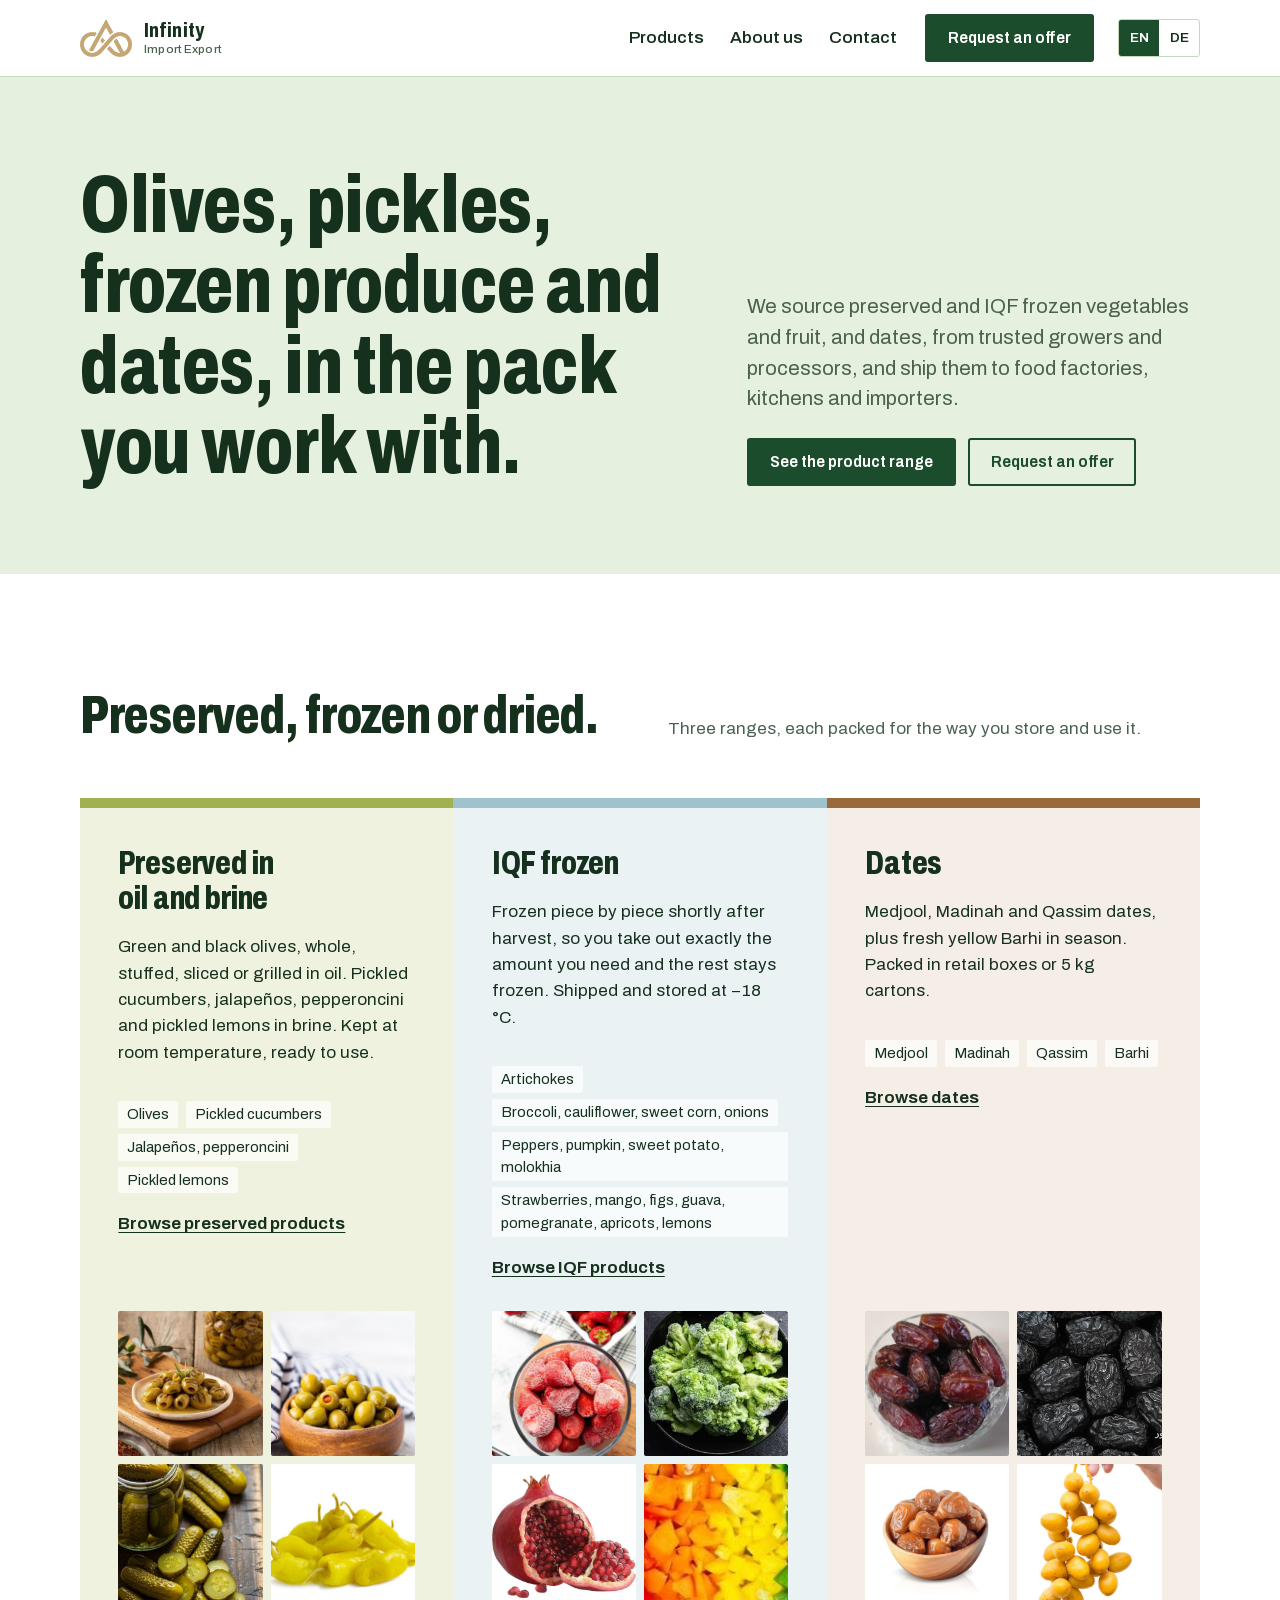
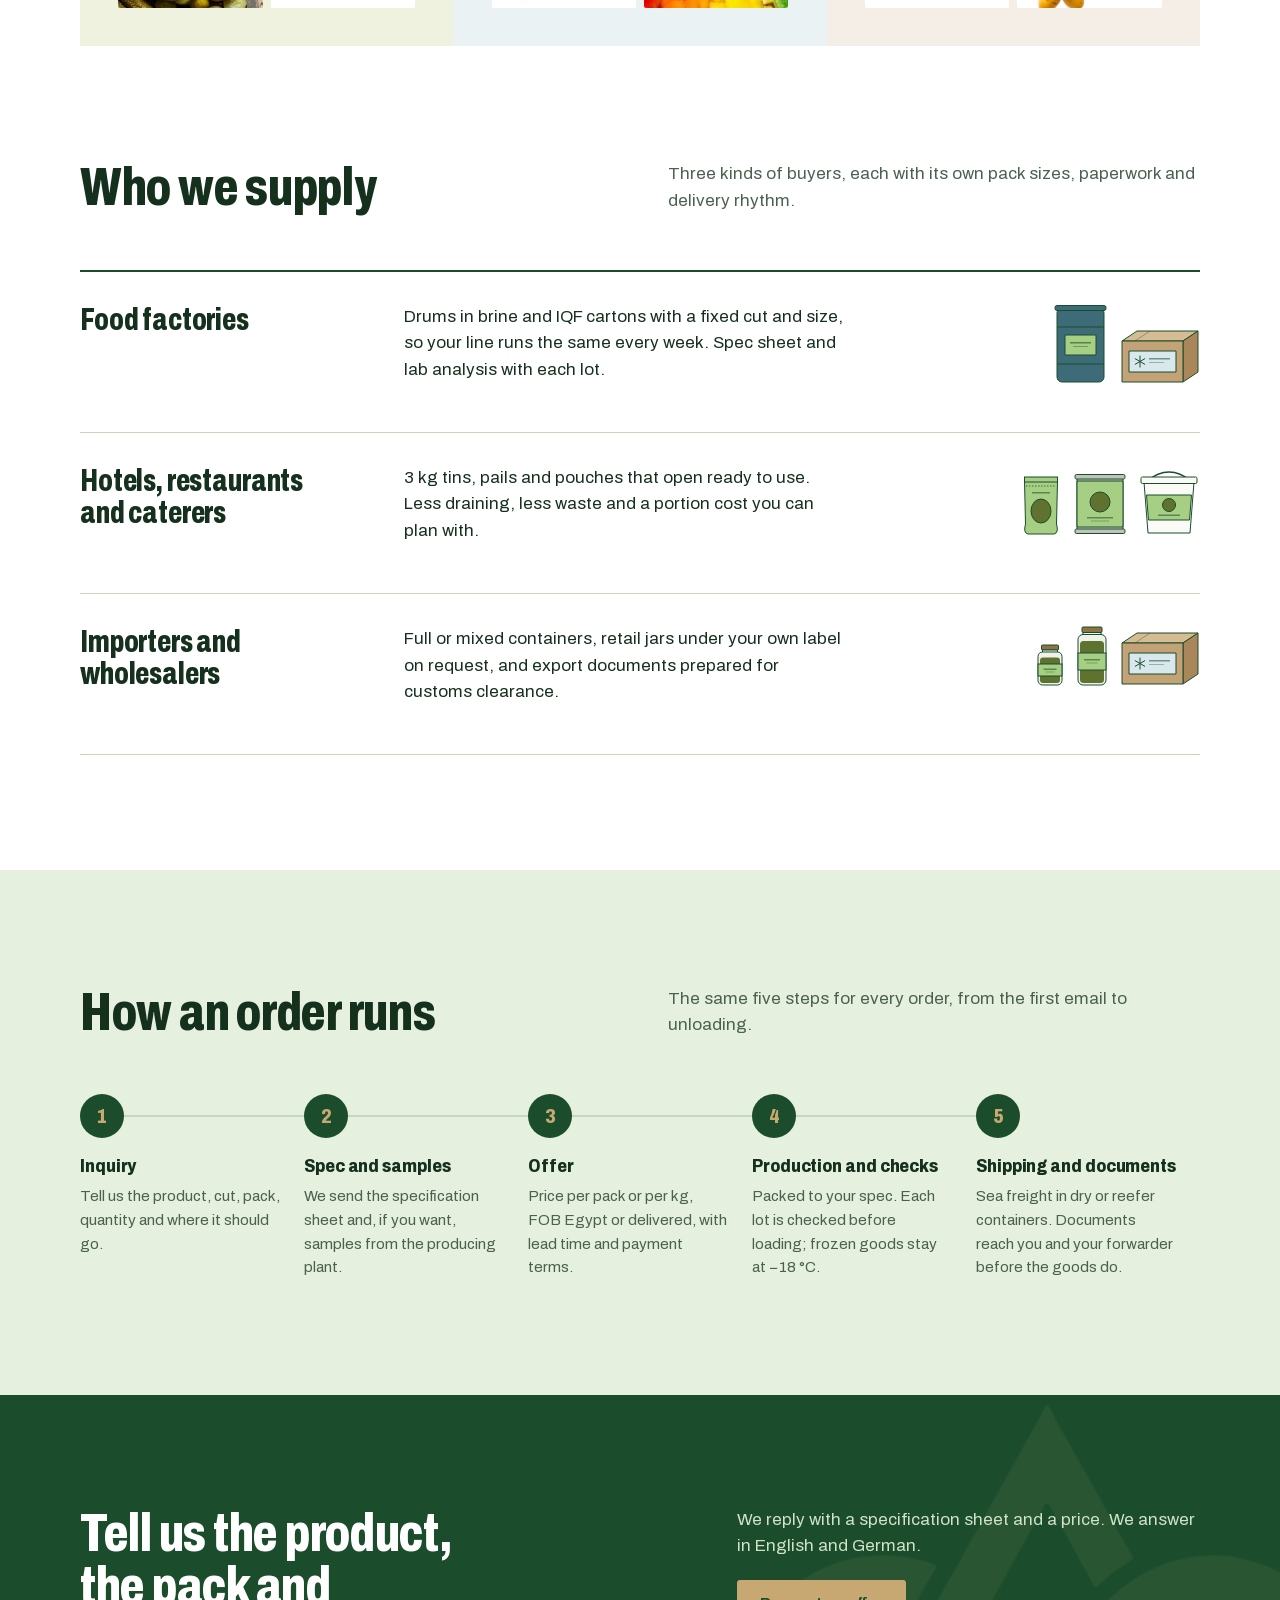
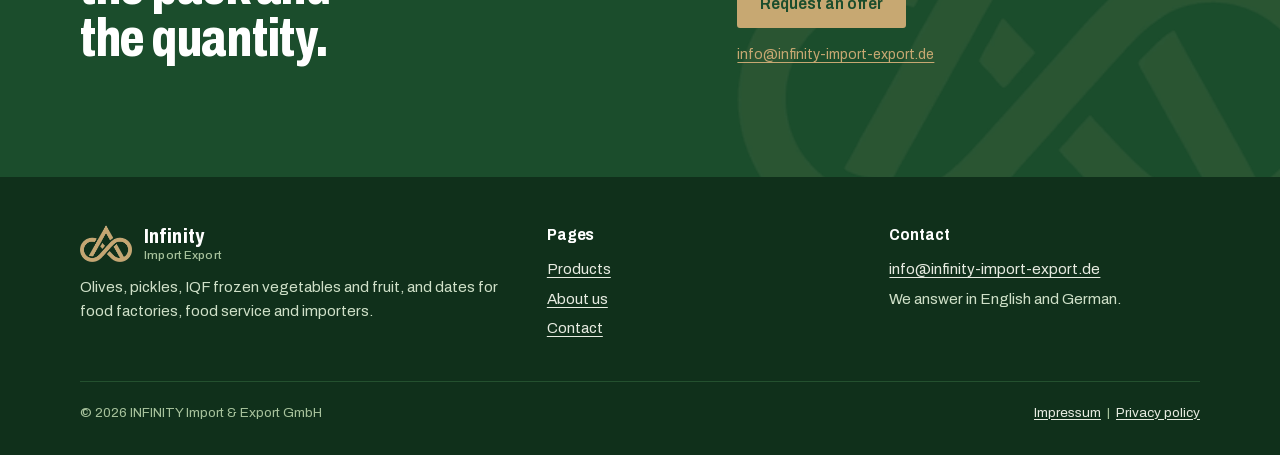
==== commit 2488ea77: "Rebuild preserved range from product photos, add dates range - Preserved range now matches the suppl" ====
--- a/index.html
+++ b/index.html
@@ -3,8 +3,8 @@
 <head>
   <meta charset="utf-8">
   <meta name="viewport" content="width=device-width, initial-scale=1">
-  <title data-i18n="home.title">Infinity Import Export | Preserved and frozen vegetables and fruit from Egypt</title>
-  <meta name="description" content="Grilled vegetables, peppers, olives and IQF frozen vegetables and fruit from Egypt, in jars, tins, pouches, pails, drums and frozen cartons for food factories, food service and importers." data-i18n-attr="content:home.desc">
+  <title data-i18n="home.title">Infinity Import Export | Olives, pickles, frozen produce and dates</title>
+  <meta name="description" content="Olives, pickles, peppers, IQF frozen vegetables and fruit, and dates, in jars, tins, pouches, pails, drums and frozen cartons for food factories, food service and importers." data-i18n-attr="content:home.desc">
   <link rel="icon" href="assets/img/icon-32.png" sizes="32x32">
   <link rel="apple-touch-icon" href="assets/img/icon-180.png">
   <link rel="preload" href="assets/fonts/archivo-latin-var.woff2" as="font" type="font/woff2" crossorigin>
@@ -43,9 +43,9 @@
   <section class="hero" aria-labelledby="hero-title">
     <div class="wrap">
       <div class="hero-text">
-        <h1 id="hero-title" data-i18n="home.h1">Vegetables and fruit from Egypt, preserved or frozen, in the pack you work with.</h1>
+        <h1 id="hero-title" data-i18n="home.h1">Olives, pickles, frozen produce and dates, in the pack you work with.</h1>
         <div>
-          <p class="lead" data-i18n="home.lead">We source preserved and IQF frozen vegetables and fruit from Egyptian growers and processors, and ship them to food factories, kitchens and importers.</p>
+          <p class="lead" data-i18n="home.lead">We source preserved and IQF frozen vegetables and fruit, and dates, from trusted growers and processors, and ship them to food factories, kitchens and importers.</p>
           <div class="btn-row">
             <a class="btn btn-solid" href="products.html" data-i18n="home.see">See the product range</a>
             <a class="btn" href="contact.html" data-i18n="cta.offer">Request an offer</a>
@@ -59,26 +59,26 @@
   <section class="section" aria-labelledby="ranges-title">
     <div class="wrap">
       <div class="section-head">
-        <h2 id="ranges-title" data-i18n="home.ranges.h">Preserved or frozen, from the same fields.</h2>
-        <p data-i18n="home.ranges.p">Several products come both ways. Choose by how you store them and how fast you use them.</p>
+        <h2 id="ranges-title" data-i18n="home.ranges.h">Preserved, frozen or dried.</h2>
+        <p data-i18n="home.ranges.p">Three ranges, each packed for the way you store and use it.</p>
       </div>
       <div class="ranges">
         <article class="range range-preserved">
           <h3 data-i18n="range.preserved.h">Preserved in oil and brine</h3>
-          <p data-i18n="range.preserved.p">Grilled eggplant, zucchini and peppers in sunflower oil. Olives, jalapeños and pepperoncini in brine. Kept at room temperature, ready to use.</p>
+          <p data-i18n="range.preserved.p">Green and black olives, whole, stuffed, sliced or grilled in oil. Pickled cucumbers, jalapeños, pepperoncini and pickled lemons in brine. Kept at room temperature, ready to use.</p>
           <ul class="range-list">
-            <li data-i18n="type.peppers">Peppers</li>
             <li data-i18n="type.olives">Olives</li>
-            <li data-i18n="range.preserved.more">Eggplant, zucchini, tomatoes, pickles</li>
+            <li data-i18n="range.preserved.l2">Pickled cucumbers</li>
+            <li data-i18n="range.preserved.l3">Jalapeños, pepperoncini</li>
+            <li data-i18n="range.preserved.l4">Pickled lemons</li>
           </ul>
           <a class="more" href="products.html?range=preserved" data-i18n="range.preserved.link">Browse preserved products</a>
-          <div class="range-packs" aria-hidden="true">
-            <svg style="--h:84px;--ar:56/84"><use href="assets/img/packs.svg#jar-s"/></svg>
-            <svg style="--h:120px;--ar:64/120"><use href="assets/img/packs.svg#jar-l"/></svg>
-            <svg style="--h:124px;--ar:104/124"><use href="assets/img/packs.svg#tin"/></svg>
-            <svg style="--h:140px;--ar:124/140"><use href="assets/img/packs.svg#pail"/></svg>
-            <svg style="--h:160px;--ar:110/160"><use href="assets/img/packs.svg#drum"/></svg>
-          </div>
+          <ul class="range-photos">
+            <li><img src="assets/img/products/grilled-olives.jpg" alt="Grilled green olives in oil" data-i18n-attr="alt:photo.grilledolives" loading="lazy"></li>
+            <li><img src="assets/img/products/stuffed-olives.jpg" alt="Stuffed green olives" data-i18n-attr="alt:photo.stuffedolives" loading="lazy"></li>
+            <li><img src="assets/img/products/pickled-cucumbers.jpg" alt="Pickled cucumbers" data-i18n-attr="alt:photo.cucumbers" loading="lazy"></li>
+            <li><img src="assets/img/products/pepperoncini.jpg" alt="Pepperoncini" data-i18n-attr="alt:photo.pepperoncini" loading="lazy"></li>
+          </ul>
         </article>
         <article class="range range-iqf">
           <h3 data-i18n="range.iqf.h">IQF frozen</h3>
@@ -97,6 +97,23 @@
             <li><img src="assets/img/products/iqf-mixed-peppers.jpg" alt="Diced red, yellow and green peppers" data-i18n-attr="alt:photo.peppers" loading="lazy"></li>
           </ul>
         </article>
+        <article class="range range-dates">
+          <h3 data-i18n="range.dates.h">Dates</h3>
+          <p data-i18n="range.dates.p">Medjool, Madinah and Qassim dates, plus fresh yellow Barhi in season. Packed in retail boxes or 5 kg cartons.</p>
+          <ul class="range-list">
+            <li data-i18n="range.dates.l1">Medjool</li>
+            <li data-i18n="range.dates.l2">Madinah</li>
+            <li>Qassim</li>
+            <li>Barhi</li>
+          </ul>
+          <a class="more" href="products.html?range=dates" data-i18n="range.dates.link">Browse dates</a>
+          <ul class="range-photos">
+            <li><img src="assets/img/products/medjool-dates.jpg" alt="Medjool dates" data-i18n-attr="alt:photo.medjool" loading="lazy"></li>
+            <li><img src="assets/img/products/madinah-dates.jpg" alt="Madinah dates" data-i18n-attr="alt:photo.madinah" loading="lazy"></li>
+            <li><img src="assets/img/products/qassim-dates.jpg" alt="Qassim dates" data-i18n-attr="alt:photo.qassim" loading="lazy"></li>
+            <li><img src="assets/img/products/barhi-dates.jpg" alt="Fresh Barhi dates on the strand" data-i18n-attr="alt:photo.barhi" loading="lazy"></li>
+          </ul>
+        </article>
       </div>
     </div>
   </section>
@@ -176,7 +193,7 @@
         <img src="assets/img/logo.png" alt="" width="44" height="31">
         <span class="brand-name">Infinity<span>Import Export</span></span>
       </a>
-      <p data-i18n="footer.p">Preserved and IQF frozen vegetables and fruit from Egypt for food factories, food service and importers.</p>
+      <p data-i18n="footer.p">Olives, pickles, IQF frozen vegetables and fruit, and dates for food factories, food service and importers.</p>
     </div>
     <div>
       <h2 data-i18n="footer.pages">Pages</h2>
--- a/assets/css/site.css
+++ b/assets/css/site.css
@@ -30,6 +30,9 @@
   --olive: #A3B04F;
   --olive-tint: #EEF2DF;
   --olive-ink: #4F5A18;
+  --date: #9A6A3A;       /* dates range */
+  --date-tint: #F5EEE6;
+  --date-ink: #6A4521;
   --pk-band: #A6CF84;    /* label colour on the pack drawings */
   --pk-veg: #5F7230;     /* contents colour on the pack drawings */
   --frost: #D9E8EC;
@@ -170,6 +173,12 @@
   *, *::before, *::after { transition: none !important; animation: none !important; }
 }
 
+/* Range tags (product cards, quick view) */
+.tag { display: inline-block; font-size: .85rem; font-weight: 600; line-height: 1.4; padding: 3px 9px; border-radius: 2px; }
+.tag-preserved { background: var(--olive-tint); color: var(--olive-ink); box-shadow: inset 0 0 0 1px #D5DCB4; }
+.tag-iqf { background: var(--frost-tint); color: var(--frost-ink); box-shadow: inset 0 0 0 1px #C5DCE2; }
+.tag-dates { background: var(--date-tint); color: var(--date-ink); box-shadow: inset 0 0 0 1px #E3D3C1; }
+
 /* Sections ------------------------------------------------------------ */
 .section { padding-block: clamp(64px, 9vw, 120px); }
 .section-head { display: grid; grid-template-columns: minmax(0, 1fr) minmax(0, 1fr); gap: 20px 56px; align-items: end; margin-bottom: clamp(32px, 5vw, 56px); }
@@ -177,20 +186,19 @@
 @media (max-width: 760px) { .section-head { grid-template-columns: 1fr; } }
 
 /* Two ranges */
-.ranges { display: grid; grid-template-columns: 1fr 1fr; gap: 0; }
-.range { padding: clamp(28px, 4vw, 48px); display: flex; flex-direction: column; gap: 18px; min-height: 420px; }
+.ranges { display: grid; grid-template-columns: repeat(3, minmax(0, 1fr)); gap: 0; }
+.range { padding: clamp(24px, 3vw, 40px); display: flex; flex-direction: column; gap: 18px; min-height: 420px; }
 .range-preserved { background: var(--olive-tint); border-top: 10px solid var(--olive); }
 .range-iqf { background: var(--frost-tint); border-top: 10px solid #9EC3CD; }
-.range h3 { font-size: clamp(1.9rem, 3.2vw, 2.7rem); }
-.range-packs { display: flex; align-items: flex-end; gap: 14px; margin-top: auto; padding-top: 12px; color: var(--brine); }
-.range-packs svg { height: calc(var(--h) * .62); width: auto; aspect-ratio: var(--ar); }
-.range-iqf .range-packs svg { --pk-band: var(--frost); }
-.range-photos { display: grid; grid-template-columns: repeat(4, minmax(0, 1fr)); gap: 8px; margin-top: auto; padding-top: 12px; list-style: none; }
-.range-photos img { width: 100%; aspect-ratio: 1; object-fit: cover; border-radius: 2px; }
+.range h3 { font-size: clamp(1.7rem, 2.6vw, 2.3rem); }
+.range-dates { background: var(--date-tint); border-top: 10px solid var(--date); }
+.range-photos { display: grid; grid-template-columns: repeat(2, minmax(0, 1fr)); gap: 8px; margin-top: auto; padding-top: 12px; list-style: none; }
+.range-photos li { position: relative; aspect-ratio: 1; overflow: hidden; border-radius: 2px; }
+.range-photos img { position: absolute; inset: 0; width: 100%; height: 100%; object-fit: cover; }
 .range .more { font-weight: 650; }
 .range-list { list-style: none; display: flex; flex-wrap: wrap; gap: 6px 8px; }
 .range-list li { font-size: .92rem; padding: 2px 9px; border-radius: 2px; background: rgba(255,255,255,.7); }
-@media (max-width: 760px) { .ranges { grid-template-columns: 1fr; } .range { min-height: 0; } }
+@media (max-width: 960px) { .ranges { grid-template-columns: 1fr; } .range { min-height: 0; } .range-photos { grid-template-columns: repeat(4, minmax(0, 1fr)); } }
 
 /* Buyers */
 .buyers { list-style: none; border-top: 2px solid var(--brine); }
@@ -265,6 +273,7 @@
 .chip:hover { border-color: var(--green); }
 .chip[aria-pressed="true"] { background: var(--brine); border-color: var(--brine); color: #fff; }
 .chip[data-value="preserved"][aria-pressed="true"] { background: var(--olive); border-color: var(--olive); color: var(--brine); }
+.chip[data-value="dates"][aria-pressed="true"] { background: var(--date); border-color: var(--date); color: #fff; }
 .chip[data-value="iqf"][aria-pressed="true"] { background: #9EC3CD; border-color: #9EC3CD; color: var(--brine); }
 .result-bar { display: flex; justify-content: space-between; align-items: baseline; gap: 16px; margin-bottom: 18px; flex-wrap: wrap; }
 .result-count { font-weight: 600; }
@@ -279,10 +288,12 @@
 .product:hover { border-color: var(--green); }
 .product-art { display: flex; align-items: flex-end; justify-content: center; gap: 10px; height: 150px; padding: 16px 16px 0; color: var(--brine); border-bottom: 6px solid var(--olive); background: var(--olive-tint); }
 .product[data-range="iqf"] .product-art { background: var(--frost-tint); border-bottom-color: #9EC3CD; }
+.product[data-range="dates"] .product-art { background: var(--date-tint); border-bottom-color: var(--date); }
 .product[data-range="iqf"] .product-art svg { --pk-band: var(--frost); }
 .product-art svg { height: calc(var(--h) * .82); width: auto; aspect-ratio: var(--ar); }
-.product-art.has-img { padding: 0; height: 190px; }
-.product-art img { width: 100%; height: 100%; object-fit: cover; }
+/* photos: pinned to all four edges so small and large images fill the frame alike (Safari ignores % sizes on flex items here) */
+.product-art.has-img { display: block; position: relative; padding: 0; height: 190px; overflow: hidden; }
+.product-art.has-img img { position: absolute; inset: 0; width: 100%; height: 100%; object-fit: cover; }
 .product-body { padding: 14px 16px 18px; display: grid; gap: 6px; }
 .product-name { font-weight: 750; font-stretch: 82%; font-size: 1.2rem; line-height: 1.12; }
 .product-meta { font-size: .9rem; color: var(--muted); }
@@ -304,9 +315,10 @@
 dialog.quick::backdrop { background: rgba(16, 48, 27, .6); }
 .quick-art { display: flex; align-items: flex-end; justify-content: center; gap: 18px; padding: 32px 24px 0; min-height: 200px; background: var(--olive-tint); border-bottom: 8px solid var(--olive); color: var(--brine); }
 .quick[data-range="iqf"] .quick-art { background: var(--frost-tint); border-bottom-color: #9EC3CD; }
+.quick[data-range="dates"] .quick-art { background: var(--date-tint); border-bottom-color: var(--date); }
 .quick[data-range="iqf"] .quick-art svg { --pk-band: var(--frost); }
-.quick-art.has-img { padding: 0; min-height: 0; }
-.quick-art img { width: 100%; height: clamp(200px, 40vh, 340px); object-fit: cover; }
+.quick-art.has-img { display: block; position: relative; padding: 0; min-height: 0; height: clamp(200px, 40vh, 340px); overflow: hidden; }
+.quick-art.has-img img { position: absolute; inset: 0; width: 100%; height: 100%; object-fit: cover; }
 .quick-art svg { height: calc(var(--h) * 1.05); width: auto; aspect-ratio: var(--ar); }
 .quick-body { padding: 24px clamp(20px, 4vw, 36px) 32px; display: grid; gap: 18px; }
 .quick-body h2 { font-size: clamp(1.8rem, 4vw, 2.6rem); }
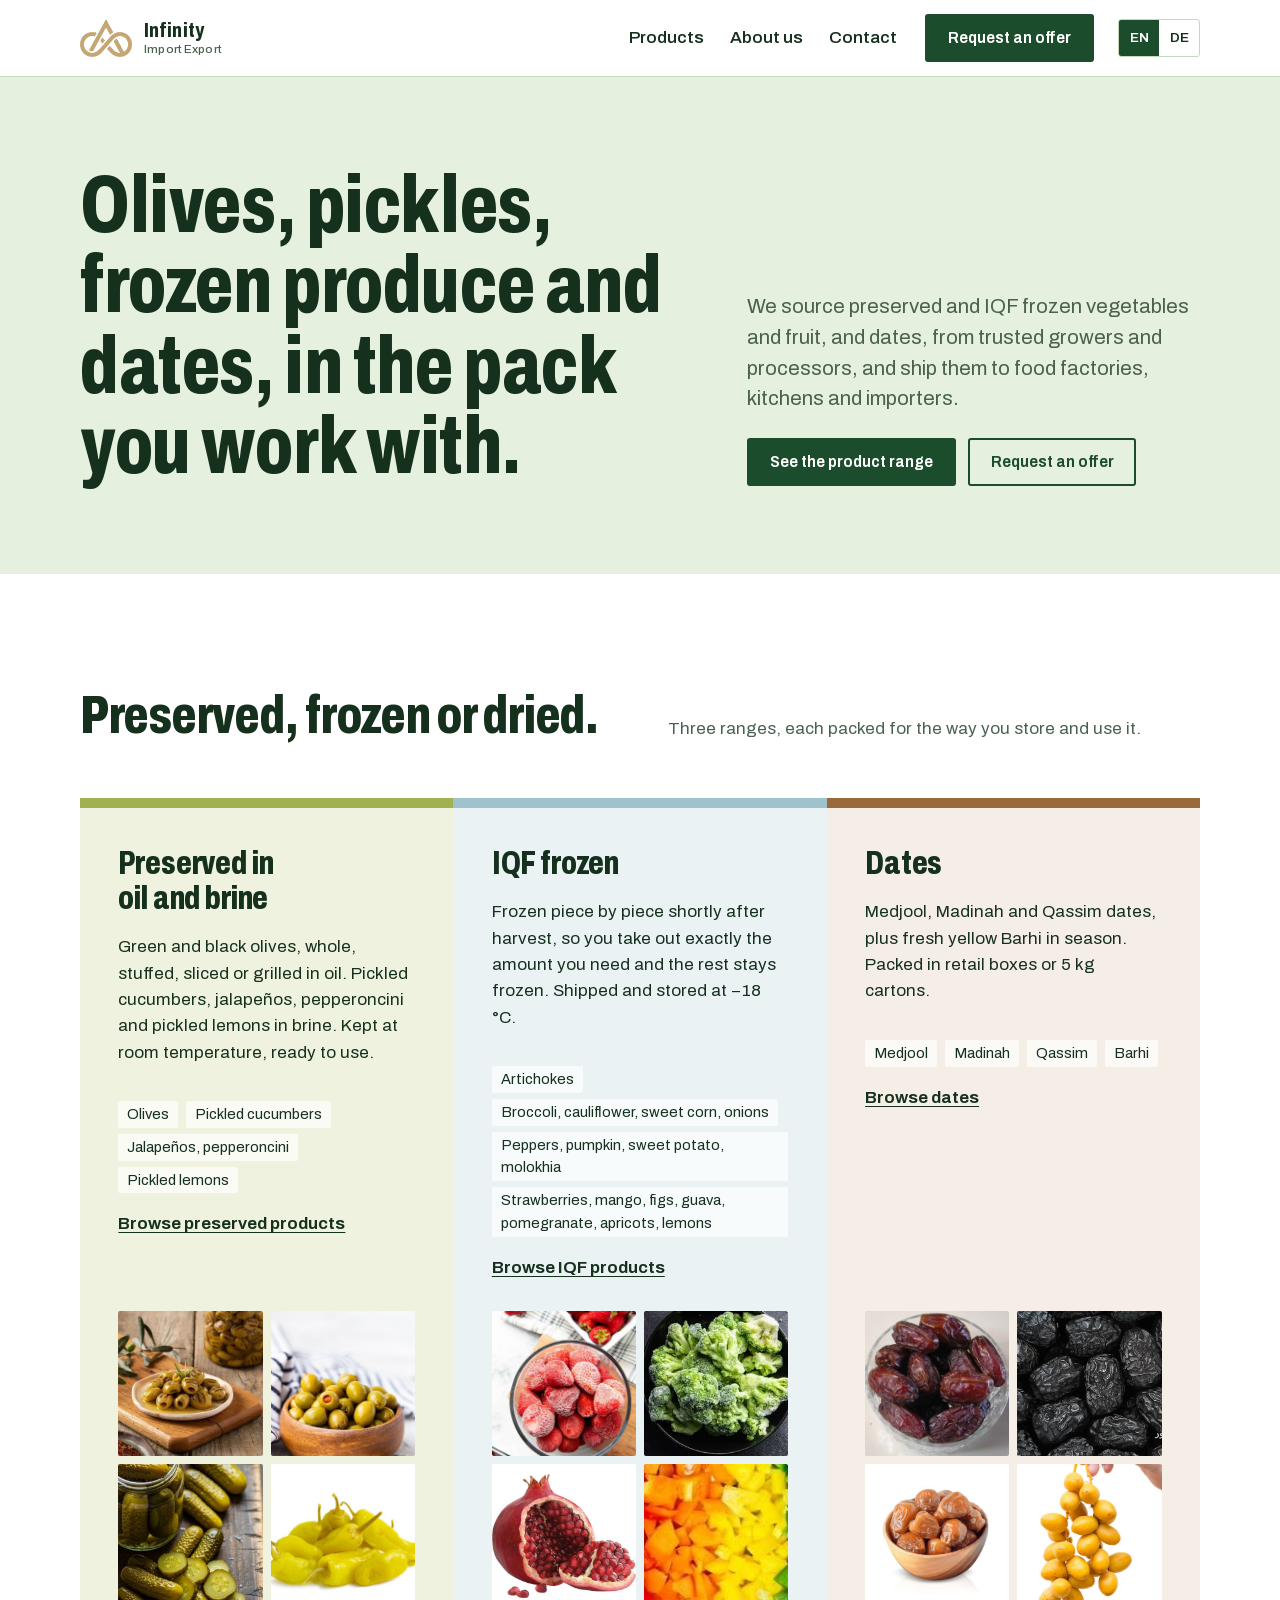
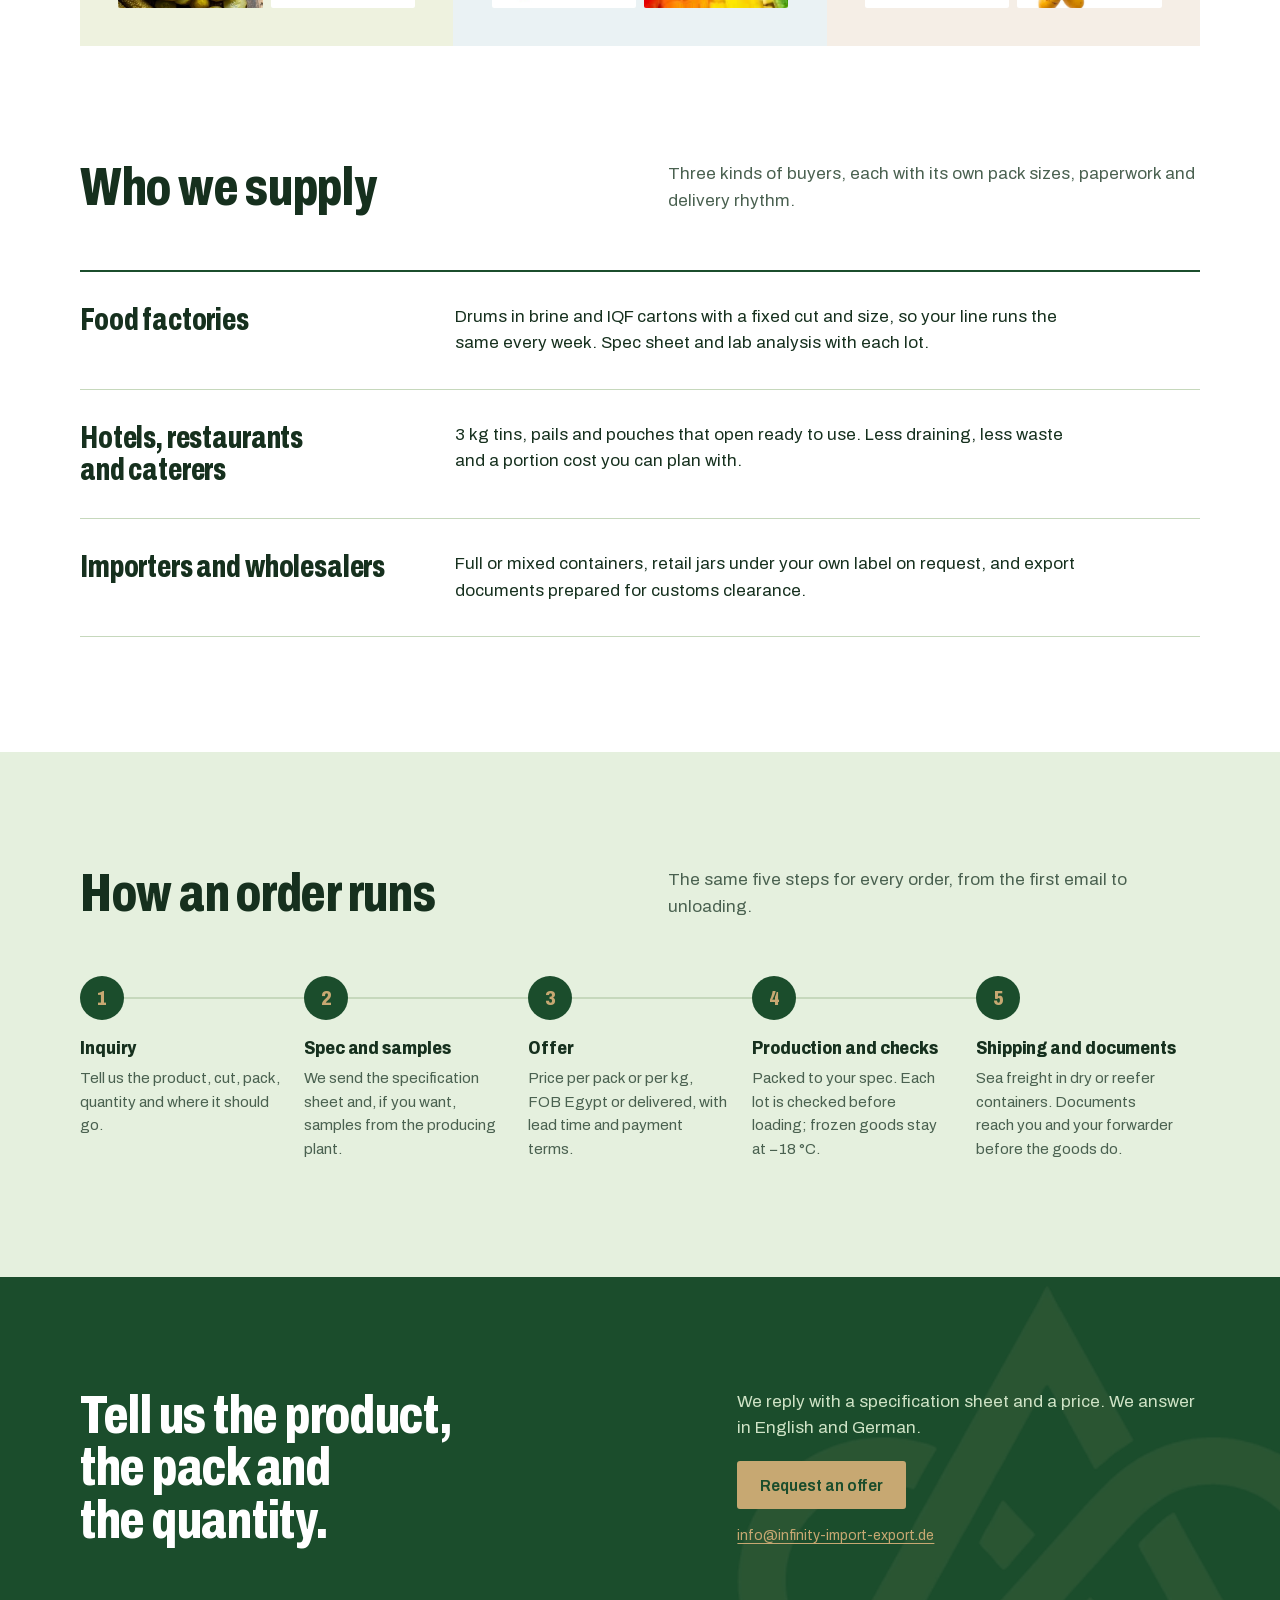
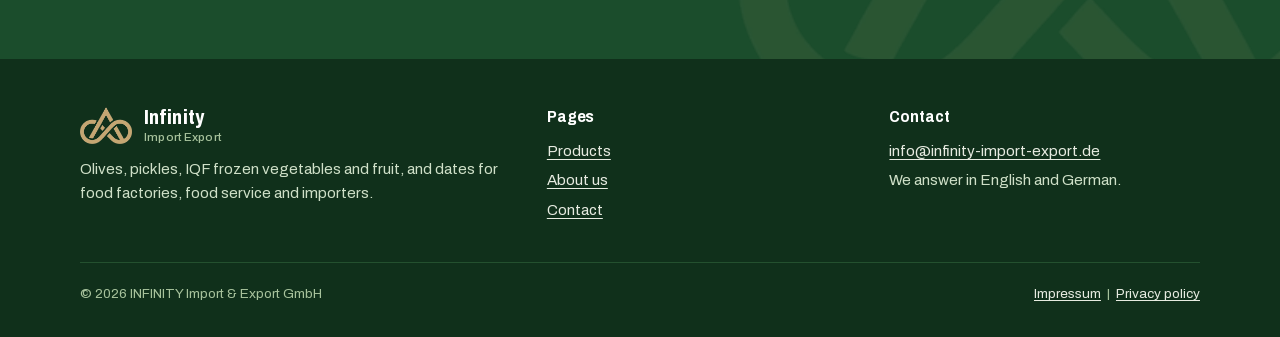
==== commit 41f2436b: "Remove pack filter and buyer pack drawings Co-Authored-By: Claude Opus 5.5 <noreply@anthropic.com>" ====
--- a/index.html
+++ b/index.html
@@ -128,28 +128,14 @@
         <li class="buyer">
           <h3 data-i18n="buyer.factory.h">Food factories</h3>
           <p data-i18n="buyer.factory.p">Drums in brine and IQF cartons with a fixed cut and size, so your line runs the same every week. Spec sheet and lab analysis with each lot.</p>
-          <div class="buyer-packs" aria-hidden="true">
-            <svg style="--h:160px;--ar:110/160"><use href="assets/img/packs.svg#drum"/></svg>
-            <svg class="iqf" style="--h:112px;--ar:160/112"><use href="assets/img/packs.svg#carton"/></svg>
-          </div>
         </li>
         <li class="buyer">
           <h3 data-i18n="buyer.horeca.h">Hotels, restaurants and caterers</h3>
           <p data-i18n="buyer.horeca.p">3 kg tins, pails and pouches that open ready to use. Less draining, less waste and a portion cost you can plan with.</p>
-          <div class="buyer-packs" aria-hidden="true">
-            <svg style="--h:120px;--ar:84/120"><use href="assets/img/packs.svg#pouch"/></svg>
-            <svg style="--h:124px;--ar:104/124"><use href="assets/img/packs.svg#tin"/></svg>
-            <svg style="--h:140px;--ar:124/140"><use href="assets/img/packs.svg#pail"/></svg>
-          </div>
         </li>
         <li class="buyer">
           <h3 data-i18n="buyer.import.h">Importers and wholesalers</h3>
           <p data-i18n="buyer.import.p">Full or mixed containers, retail jars under your own label on request, and export documents prepared for customs clearance.</p>
-          <div class="buyer-packs" aria-hidden="true">
-            <svg style="--h:84px;--ar:56/84"><use href="assets/img/packs.svg#jar-s"/></svg>
-            <svg style="--h:120px;--ar:64/120"><use href="assets/img/packs.svg#jar-l"/></svg>
-            <svg class="iqf" style="--h:112px;--ar:160/112"><use href="assets/img/packs.svg#carton"/></svg>
-          </div>
         </li>
       </ul>
     </div>
--- a/assets/css/site.css
+++ b/assets/css/site.css
@@ -203,17 +203,13 @@
 /* Buyers */
 .buyers { list-style: none; border-top: 2px solid var(--brine); }
 .buyer {
-  display: grid; grid-template-columns: minmax(0, .9fr) minmax(0, 1.4fr) minmax(0, 1fr);
+  display: grid; grid-template-columns: minmax(0, .9fr) minmax(0, 2fr);
   gap: 16px 40px; padding: 32px 0; border-bottom: 1px solid var(--line); align-items: start;
 }
 .buyer h3 { font-size: clamp(1.5rem, 2.4vw, 2rem); }
-.buyer-packs { display: flex; align-items: flex-end; gap: 12px; color: var(--brine); justify-self: end; }
-.buyer-packs svg { height: calc(var(--h) * .5); width: auto; aspect-ratio: var(--ar); }
-.buyer-packs .iqf { --pk-band: var(--frost); }
 @media (max-width: 860px) {
   .buyer { grid-template-columns: 1fr; }
-  .buyer-packs { justify-self: start; }
-}
+  }
 
 /* Order steps — a real sequence, so numbered */
 .steps { list-style: none; display: grid; grid-template-columns: repeat(5, minmax(0, 1fr)); gap: 0; counter-reset: step; }
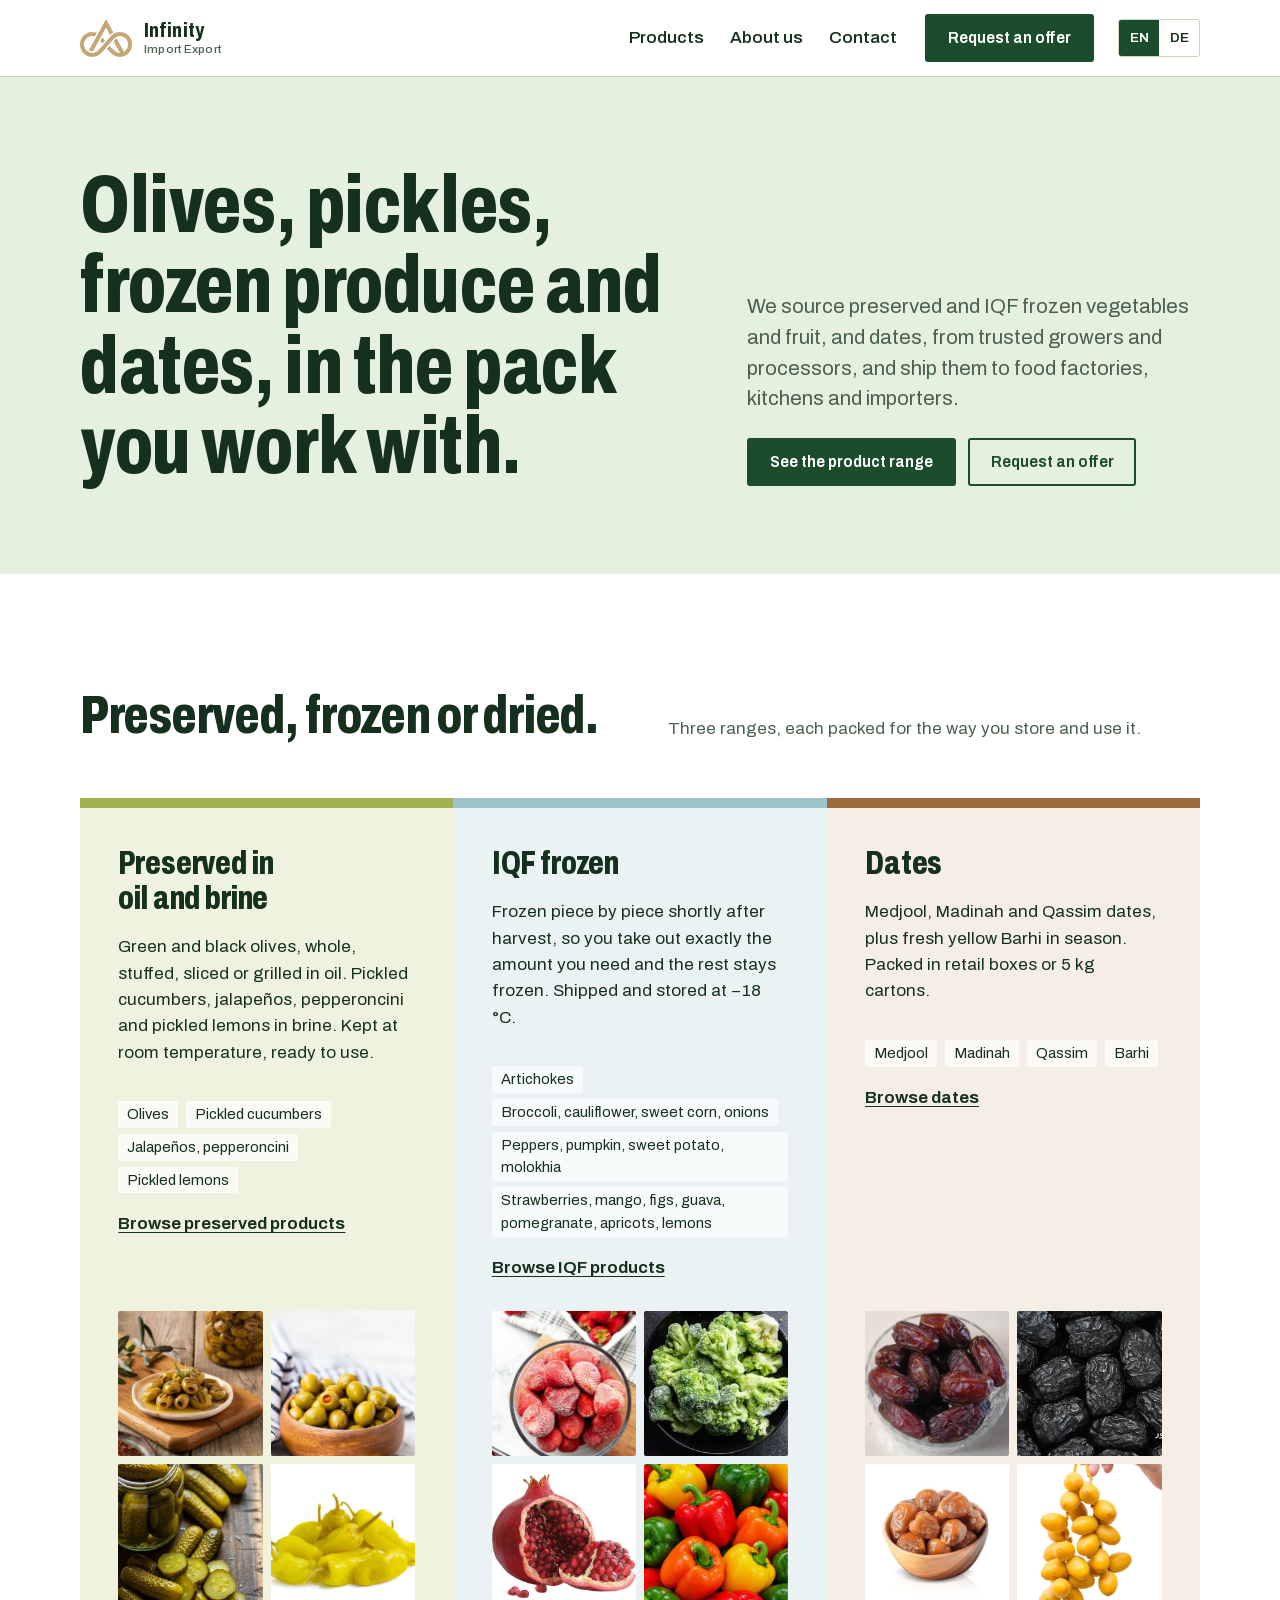
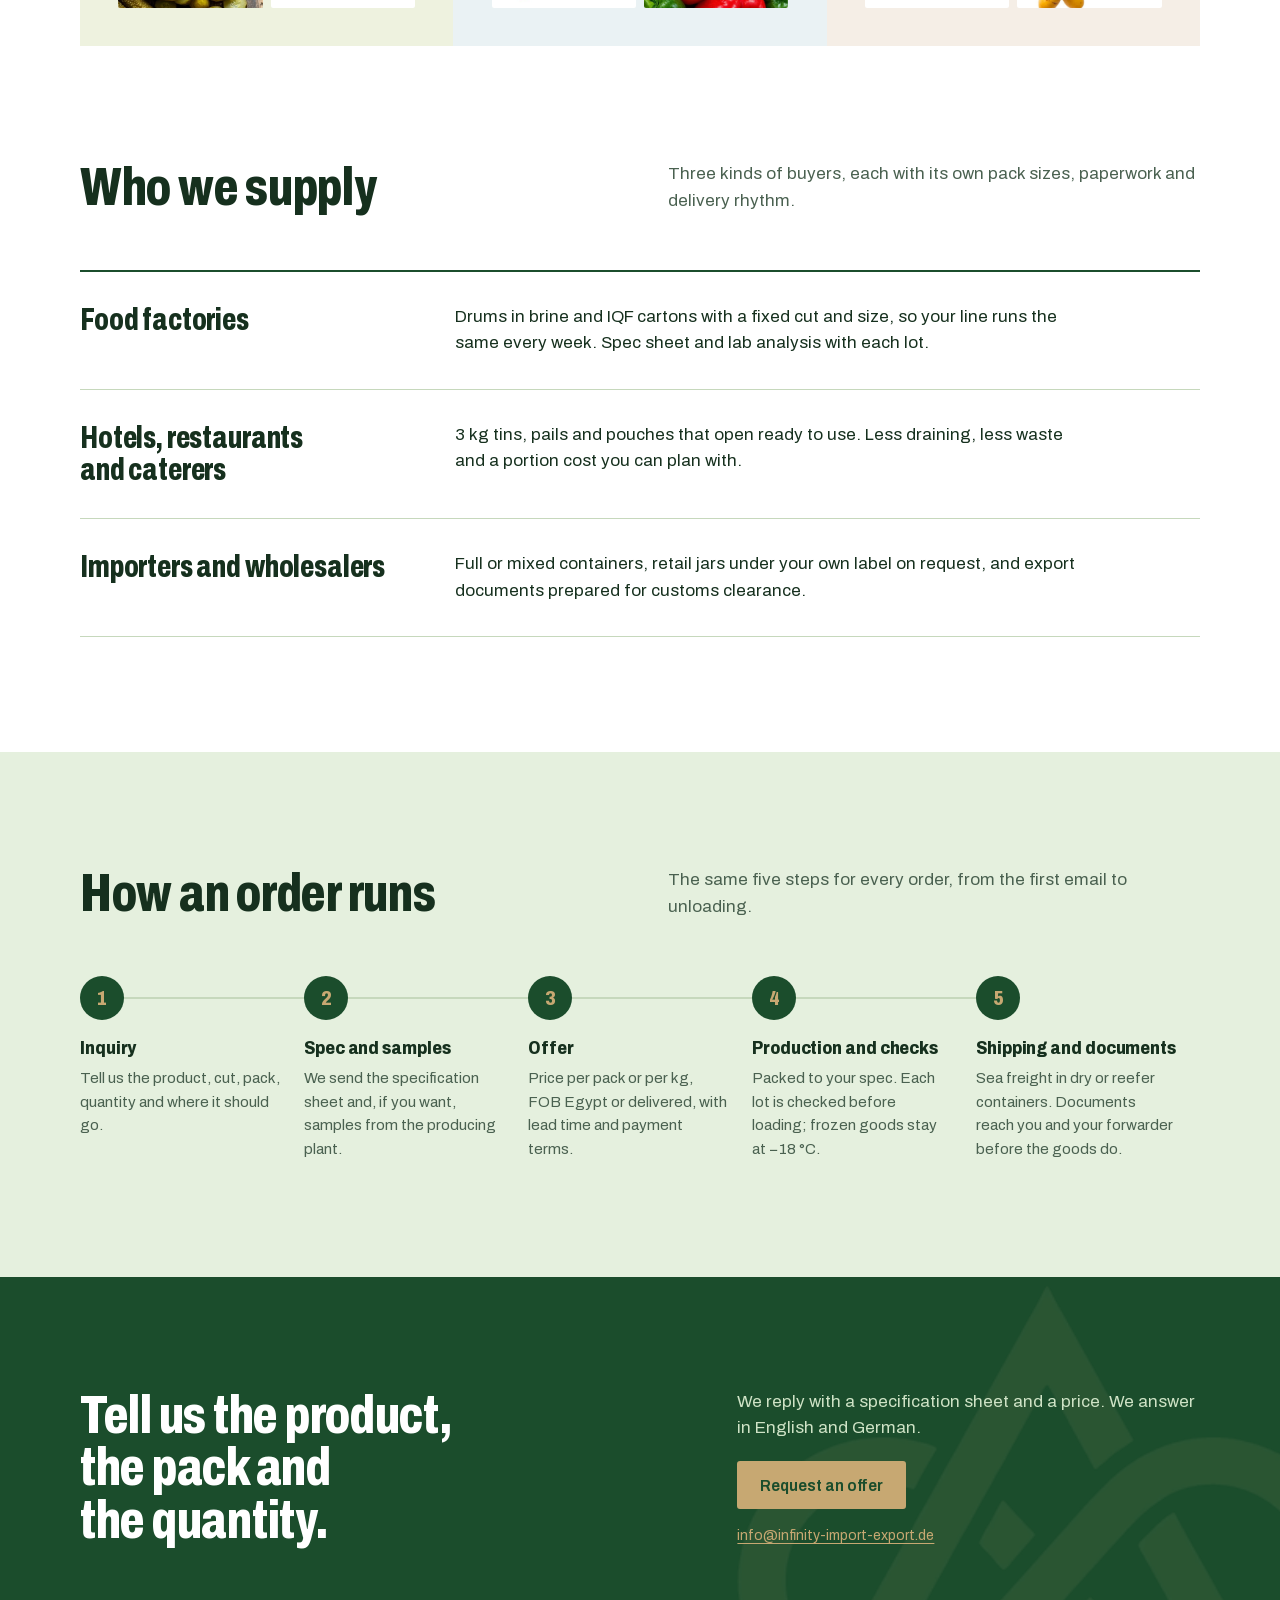
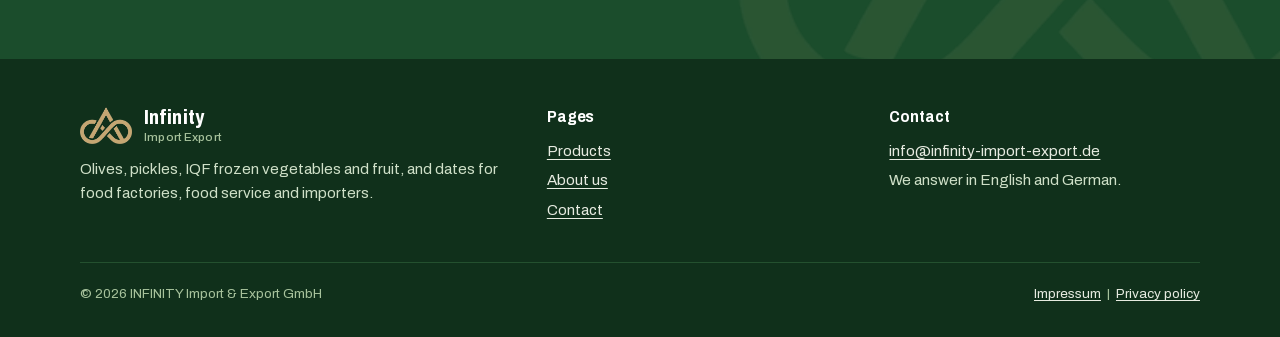
==== commit 243ce05b: "change track" ====
--- a/index.html
+++ b/index.html
@@ -8,7 +8,8 @@
   <link rel="icon" href="assets/img/icon-32.png" sizes="32x32">
   <link rel="apple-touch-icon" href="assets/img/icon-180.png">
   <link rel="preload" href="assets/fonts/archivo-latin-var.woff2" as="font" type="font/woff2" crossorigin>
-  <link rel="stylesheet" href="assets/css/site.css">
+  <link rel="stylesheet" href="assets/css/site.css?v=3">
+  <script src="https://cdn-eu.pagesense.io/js/20121295601/db5515779f8547abbd58f9f58ae93d28.js"></script>
   <script>(function(){var d=document.documentElement,l;d.classList.add('js');try{l=localStorage.getItem('lang')}catch(e){}if(!l)l=/^de/i.test(navigator.language||'')?'de':'en';d.lang=l;if(l==='de'){d.classList.add('i18n-pending');setTimeout(function(){d.classList.remove('i18n-pending')},1500)}})();</script>
 </head>
 <body>
@@ -203,8 +204,8 @@
   </div>
 </footer>
 
-<script src="assets/js/products.js"></script>
-<script src="assets/js/i18n.js"></script>
-<script src="assets/js/site.js"></script>
+<script src="assets/js/products.js?v=3"></script>
+<script src="assets/js/i18n.js?v=3"></script>
+<script src="assets/js/site.js?v=3"></script>
 </body>
 </html>
--- a/assets/css/site.css
+++ b/assets/css/site.css
@@ -193,8 +193,7 @@
 .range h3 { font-size: clamp(1.7rem, 2.6vw, 2.3rem); }
 .range-dates { background: var(--date-tint); border-top: 10px solid var(--date); }
 .range-photos { display: grid; grid-template-columns: repeat(2, minmax(0, 1fr)); gap: 8px; margin-top: auto; padding-top: 12px; list-style: none; }
-.range-photos li { position: relative; aspect-ratio: 1; overflow: hidden; border-radius: 2px; }
-.range-photos img { position: absolute; inset: 0; width: 100%; height: 100%; object-fit: cover; }
+.range-photos img { display: block; width: 100%; height: auto; aspect-ratio: 1 / 1; object-fit: cover; border-radius: 2px; }
 .range .more { font-weight: 650; }
 .range-list { list-style: none; display: flex; flex-wrap: wrap; gap: 6px 8px; }
 .range-list li { font-size: .92rem; padding: 2px 9px; border-radius: 2px; background: rgba(255,255,255,.7); }
@@ -287,9 +286,10 @@
 .product[data-range="dates"] .product-art { background: var(--date-tint); border-bottom-color: var(--date); }
 .product[data-range="iqf"] .product-art svg { --pk-band: var(--frost); }
 .product-art svg { height: calc(var(--h) * .82); width: auto; aspect-ratio: var(--ar); }
-/* photos: pinned to all four edges so small and large images fill the frame alike (Safari ignores % sizes on flex items here) */
-.product-art.has-img { display: block; position: relative; padding: 0; height: 190px; overflow: hidden; }
-.product-art.has-img img { position: absolute; inset: 0; width: 100%; height: 100%; object-fit: cover; }
+/* photos: plain block in a fixed-height block frame, no flex and no absolute positioning,
+   so every browser (incl. iOS Safari) sizes small and large images the same way */
+.product-art.has-img { display: block; width: 100%; padding: 0; height: 190px; }
+.product-art.has-img img { display: block; width: 100%; height: 100%; object-fit: cover; }
 .product-body { padding: 14px 16px 18px; display: grid; gap: 6px; }
 .product-name { font-weight: 750; font-stretch: 82%; font-size: 1.2rem; line-height: 1.12; }
 .product-meta { font-size: .9rem; color: var(--muted); }
@@ -313,8 +313,8 @@
 .quick[data-range="iqf"] .quick-art { background: var(--frost-tint); border-bottom-color: #9EC3CD; }
 .quick[data-range="dates"] .quick-art { background: var(--date-tint); border-bottom-color: var(--date); }
 .quick[data-range="iqf"] .quick-art svg { --pk-band: var(--frost); }
-.quick-art.has-img { display: block; position: relative; padding: 0; min-height: 0; height: clamp(200px, 40vh, 340px); overflow: hidden; }
-.quick-art.has-img img { position: absolute; inset: 0; width: 100%; height: 100%; object-fit: cover; }
+.quick-art.has-img { display: block; padding: 0; min-height: 0; height: clamp(200px, 40vh, 340px); }
+.quick-art.has-img img { display: block; width: 100%; height: 100%; object-fit: cover; }
 .quick-art svg { height: calc(var(--h) * 1.05); width: auto; aspect-ratio: var(--ar); }
 .quick-body { padding: 24px clamp(20px, 4vw, 36px) 32px; display: grid; gap: 18px; }
 .quick-body h2 { font-size: clamp(1.8rem, 4vw, 2.6rem); }
@@ -378,6 +378,7 @@
 .checks label:has(input:checked) { border-color: var(--brine); background: var(--sage); }
 .form-status { font-size: .95rem; min-height: 1.5em; }
 .form-status.error { color: #9B2C1C; font-weight: 600; }
+.form-status.success { color: var(--brine); font-weight: 600; }
 .out { display: none; }
 .out.show { display: grid; gap: 10px; }
 .out textarea { min-height: 200px; background: var(--sage); font-size: .95rem; }
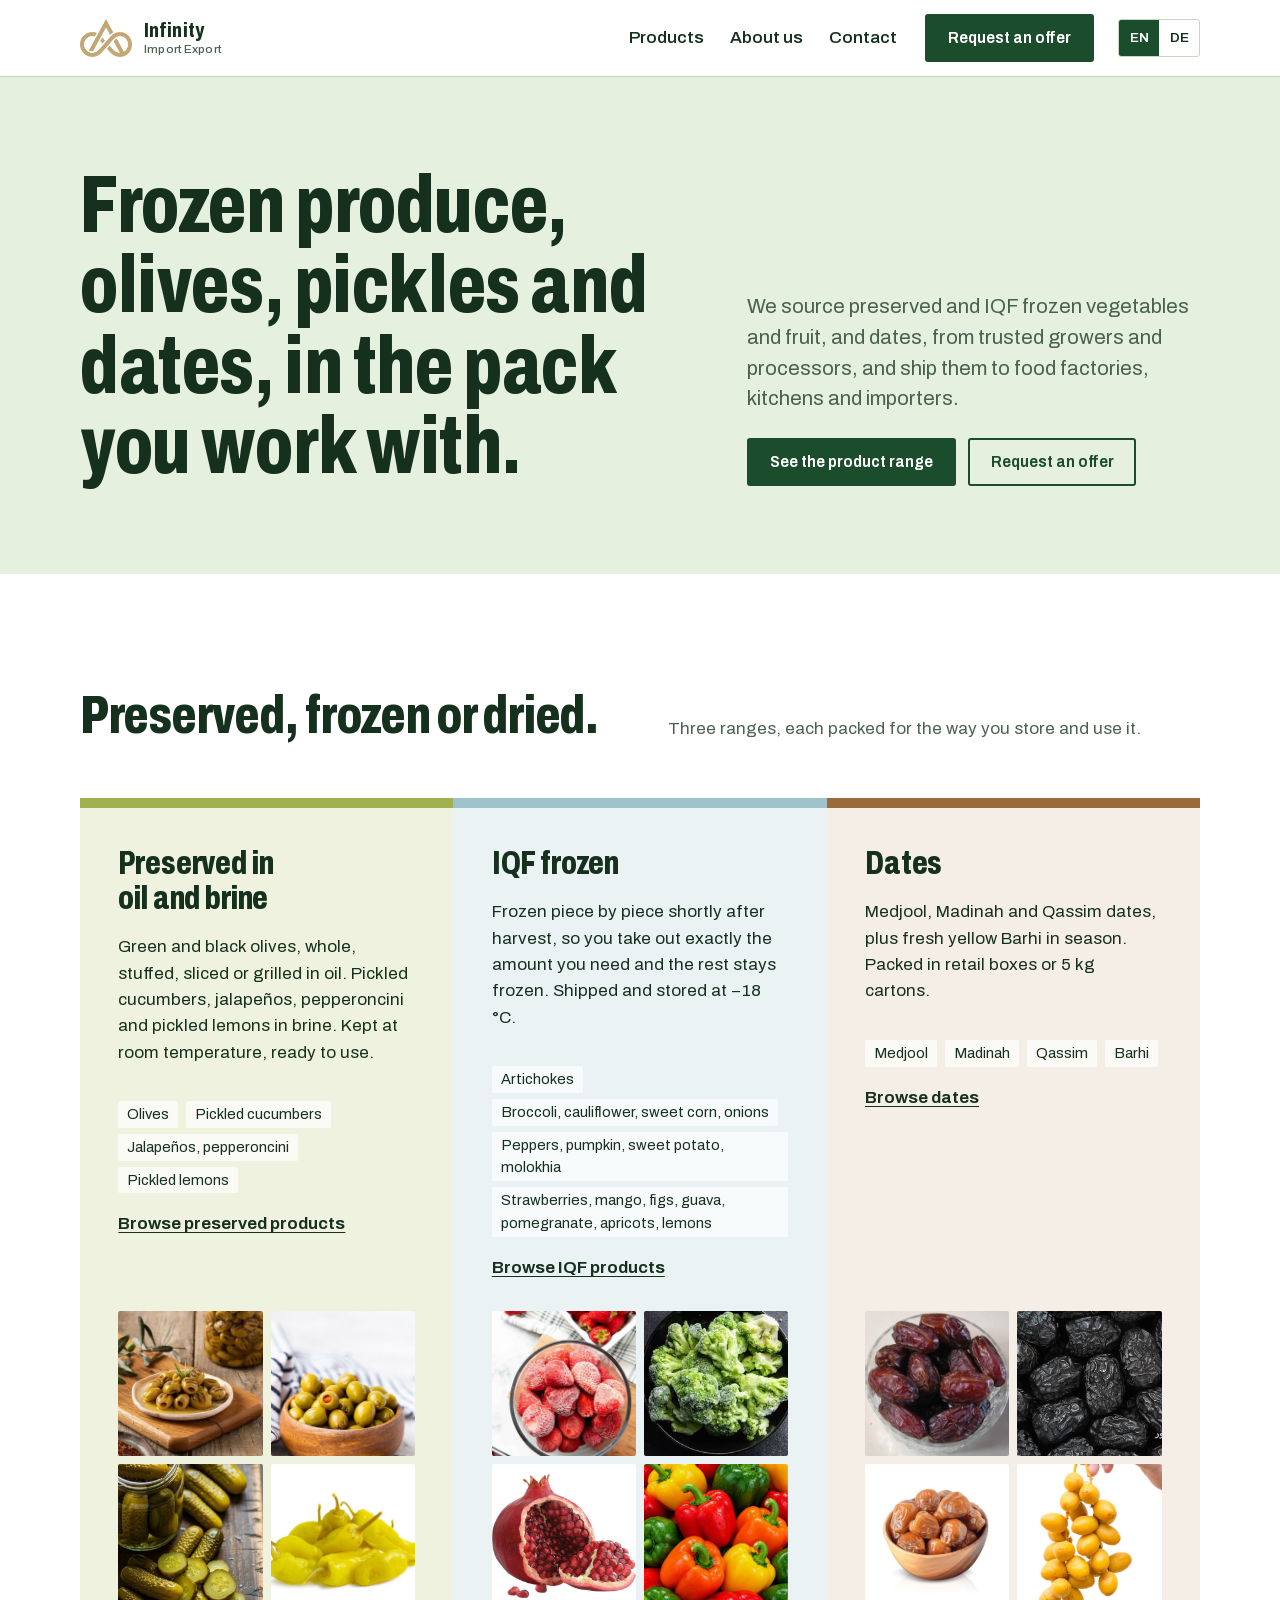
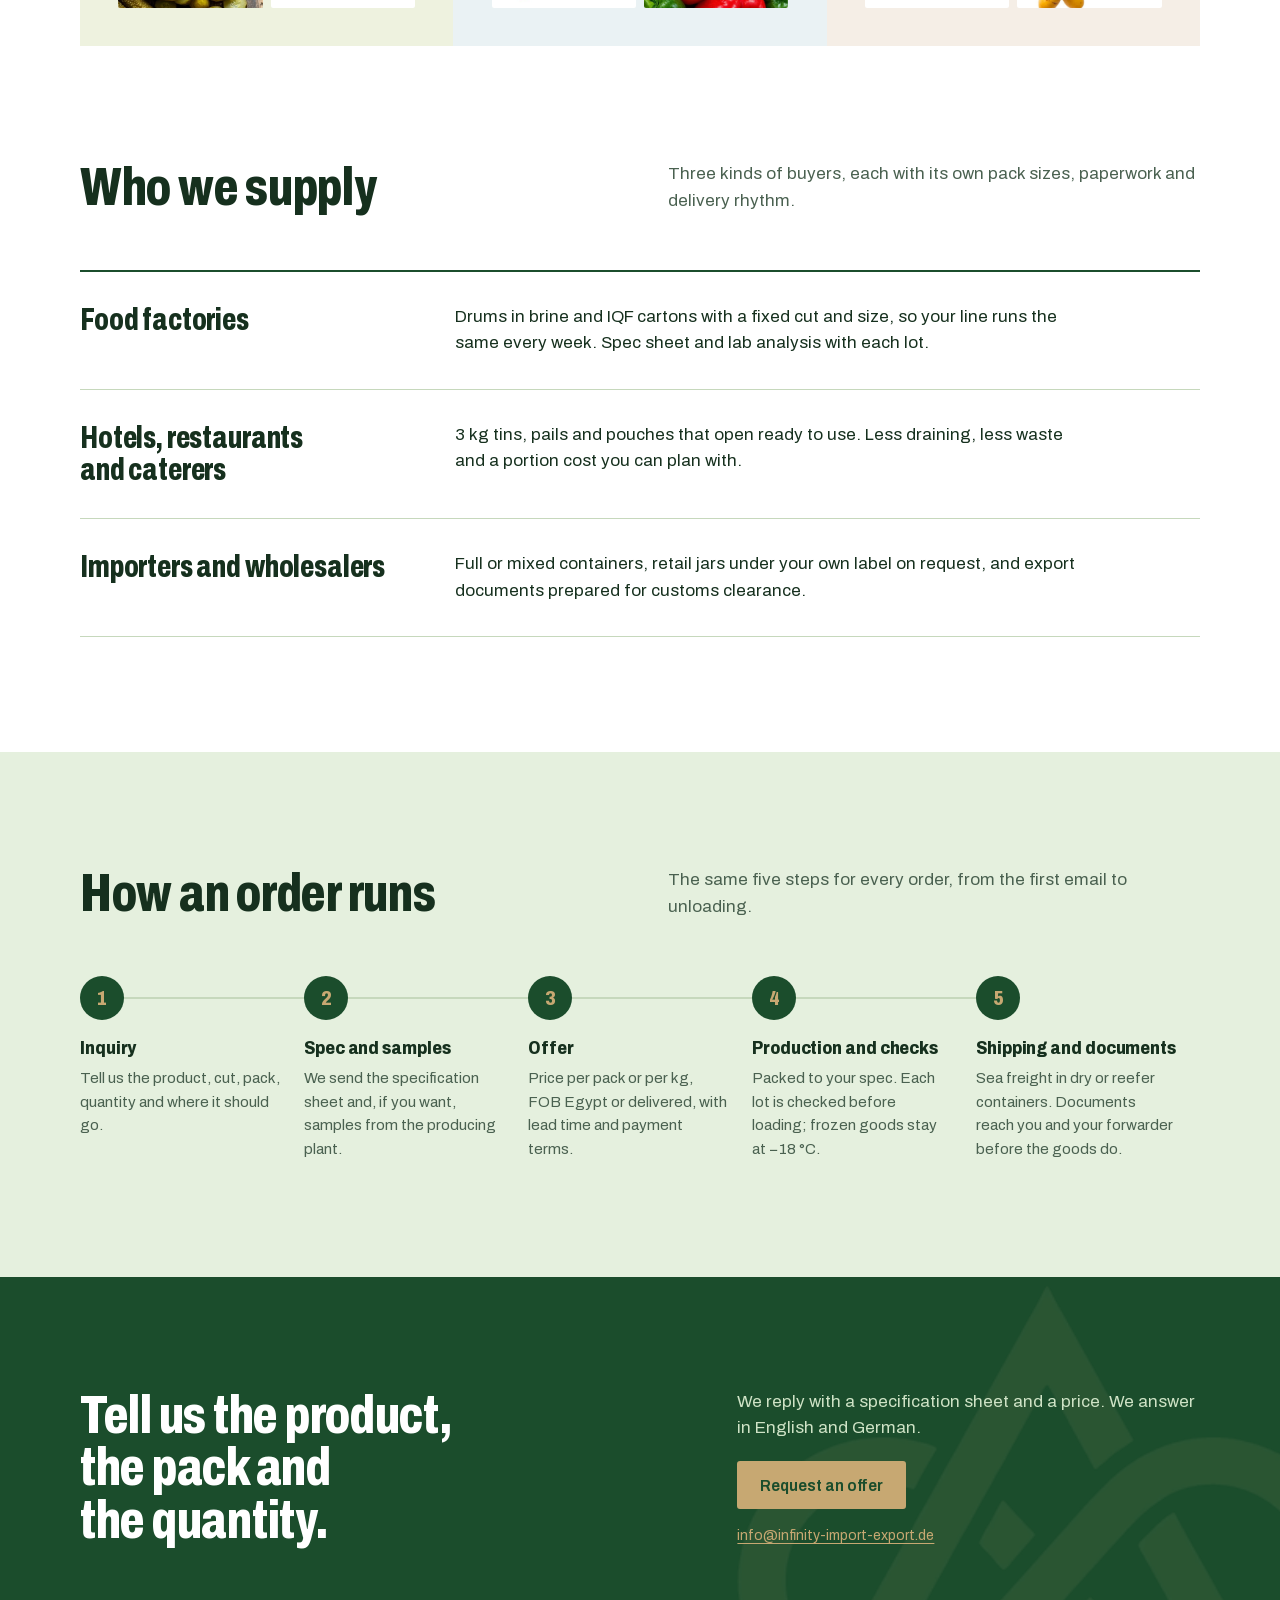
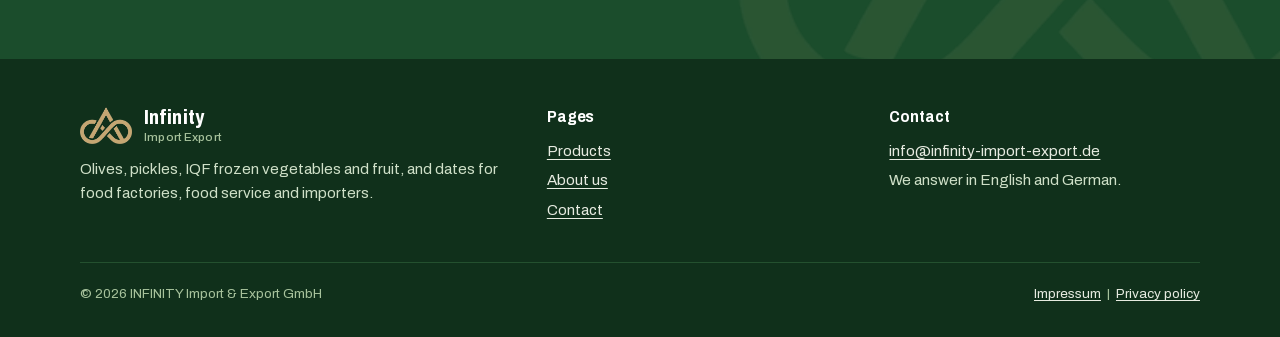
==== commit 446a1af4: "change the arrangement" ====
--- a/index.html
+++ b/index.html
@@ -3,7 +3,7 @@
 <head>
   <meta charset="utf-8">
   <meta name="viewport" content="width=device-width, initial-scale=1">
-  <title data-i18n="home.title">Infinity Import Export | Olives, pickles, frozen produce and dates</title>
+  <title data-i18n="home.title">Infinity Import Export | Frozen produce, olives, pickles and dates</title>
   <meta name="description" content="Olives, pickles, peppers, IQF frozen vegetables and fruit, and dates, in jars, tins, pouches, pails, drums and frozen cartons for food factories, food service and importers." data-i18n-attr="content:home.desc">
   <link rel="icon" href="assets/img/icon-32.png" sizes="32x32">
   <link rel="apple-touch-icon" href="assets/img/icon-180.png">
@@ -44,7 +44,7 @@
   <section class="hero" aria-labelledby="hero-title">
     <div class="wrap">
       <div class="hero-text">
-        <h1 id="hero-title" data-i18n="home.h1">Olives, pickles, frozen produce and dates, in the pack you work with.</h1>
+        <h1 id="hero-title" data-i18n="home.h1">Frozen produce, olives, pickles and dates, in the pack you work with.</h1>
         <div>
           <p class="lead" data-i18n="home.lead">We source preserved and IQF frozen vegetables and fruit, and dates, from trusted growers and processors, and ship them to food factories, kitchens and importers.</p>
           <div class="btn-row">
@@ -205,7 +205,7 @@
 </footer>
 
 <script src="assets/js/products.js?v=3"></script>
-<script src="assets/js/i18n.js?v=3"></script>
+<script src="assets/js/i18n.js?v=4"></script>
 <script src="assets/js/site.js?v=3"></script>
 </body>
 </html>
